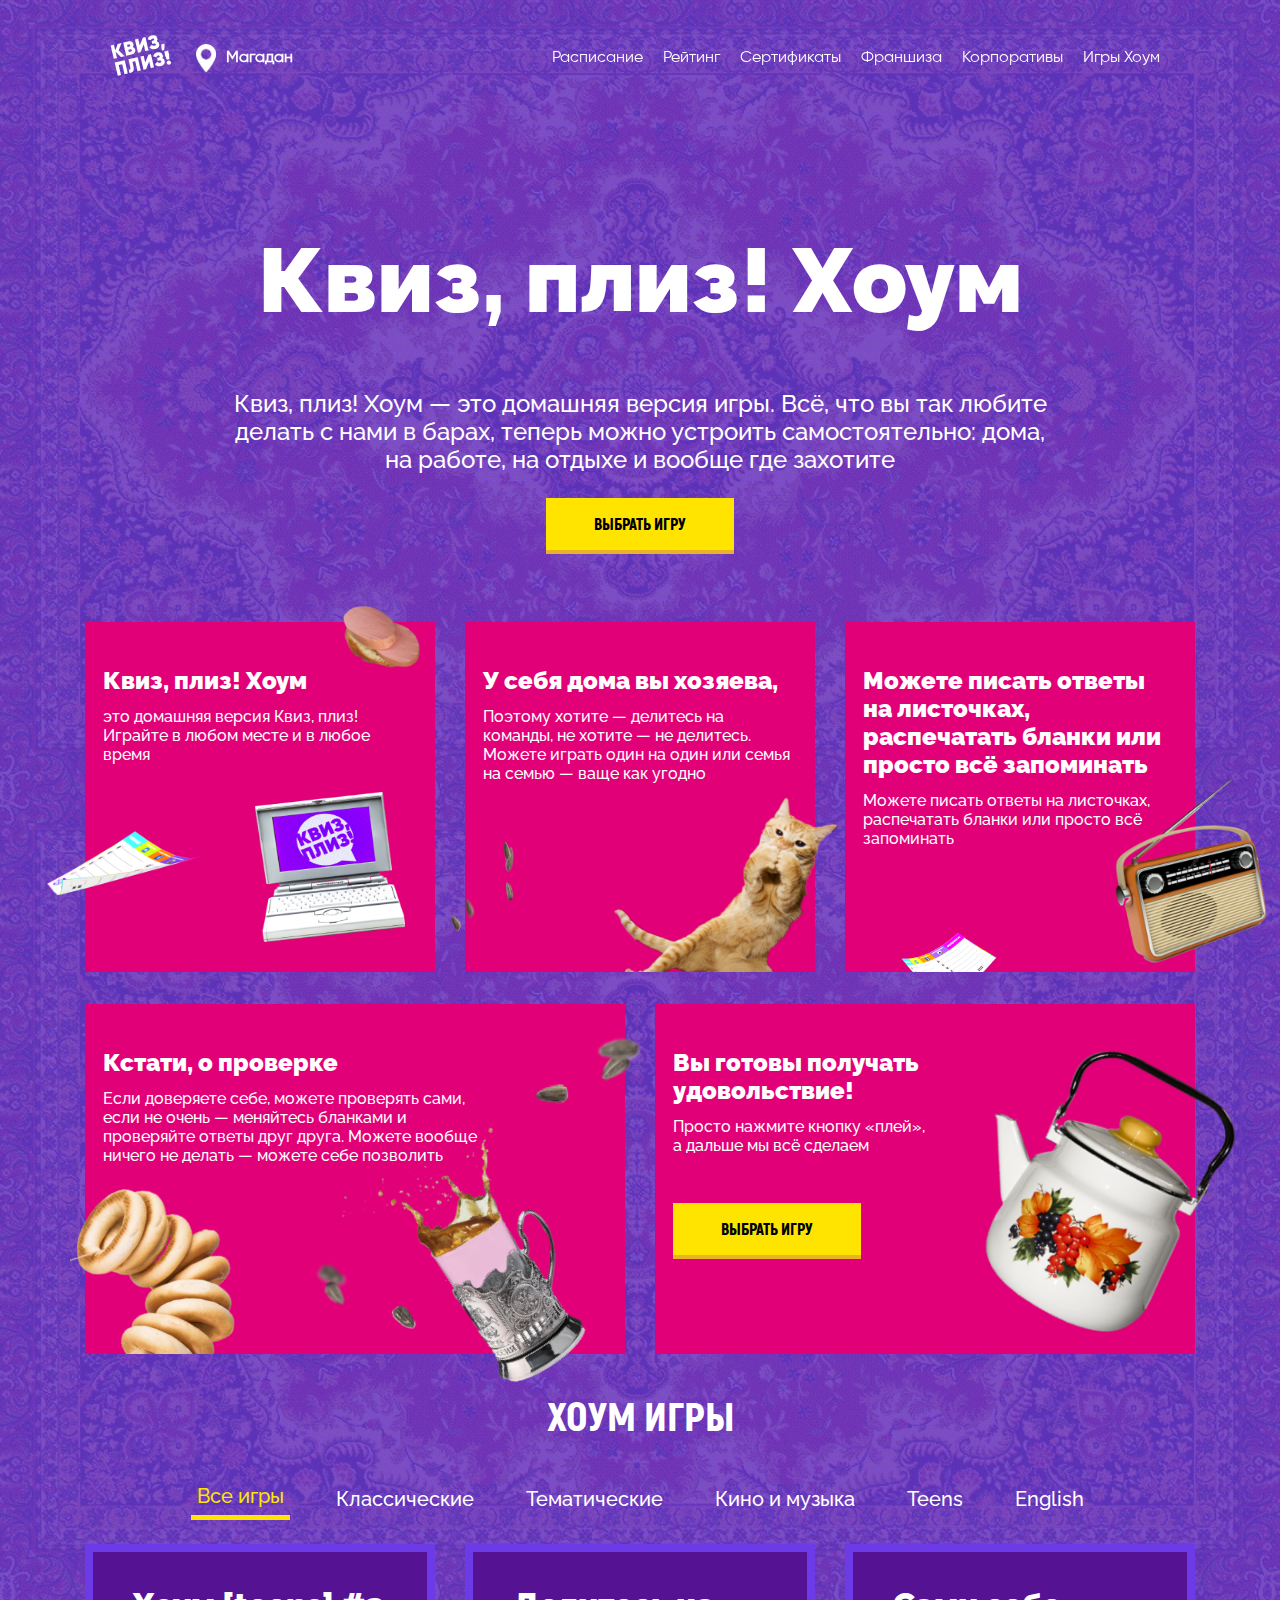
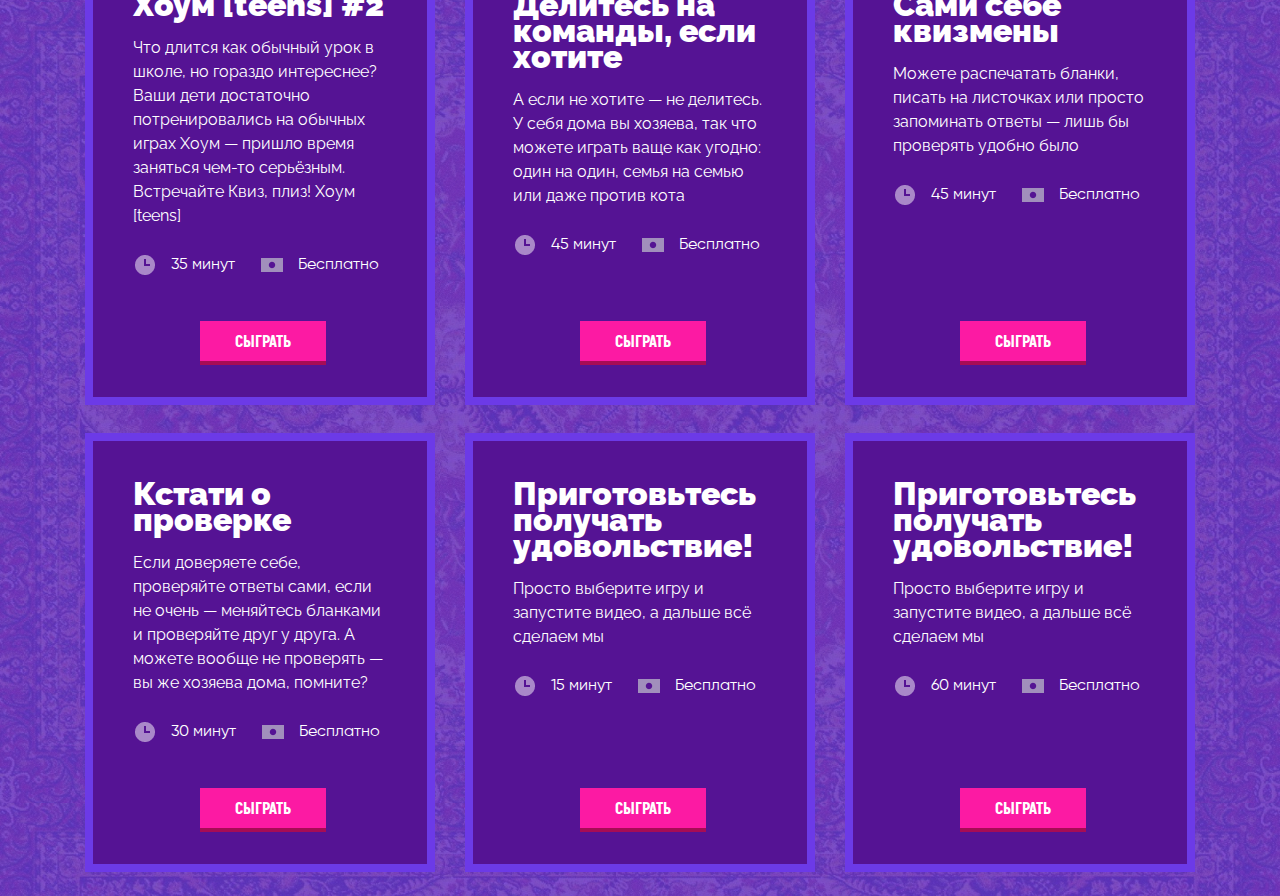
==== home.html @ fd98b9ae "New Page: Home" ====
<!doctype html>
<html lang="ru">
<head>
    <meta charset="UTF-8">
    <meta name="viewport"
          content="width=device-width, user-scalable=no, initial-scale=1.0, maximum-scale=1.0, minimum-scale=1.0">
    <meta http-equiv="X-UA-Compatible" content="ie=edge">
    <title>Квиз, плиз! — интеллектуально-развлекательная битва</title>
    <meta property="og:url" content="quizplease.ru"/>
    <meta property="og:description" content="Интеллектуально-развлекательная битва Квиз, плиз!"/>
    <meta property="og:title" content="Квиз, плиз!"/>
    <meta property="vk:image" content="https://quizplease.ru/img/kviz_eto.jpg"/>
    <meta property="og:image" content="https://quizplease.ru/img/kviz_eto.jpg"/>
    <meta name="msapplication-TileImage" content="/ms-icon-144x144.png">
    <meta name="theme-color" content="#ffffff">
    <meta name="msapplication-TileColor" content="#ffffff">
    <link rel="apple-touch-icon" sizes="57x57" href="https://quizplease.ru/apple-icon-57x57.png">
    <link rel="apple-touch-icon" sizes="60x60" href="https://quizplease.ru/apple-icon-60x60.png">
    <link rel="apple-touch-icon" sizes="72x72" href="https://quizplease.ru/apple-icon-72x72.png">
    <link rel="apple-touch-icon" sizes="76x76" href="https://quizplease.ru/apple-icon-76x76.png">
    <link rel="apple-touch-icon" sizes="114x114" href="https://quizplease.ru/apple-icon-114x114.png">
    <link rel="apple-touch-icon" sizes="120x120" href="https://quizplease.ru/apple-icon-120x120.png">
    <link rel="apple-touch-icon" sizes="144x144" href="https://quizplease.ru/apple-icon-144x144.png">
    <link rel="apple-touch-icon" sizes="152x152" href="https://quizplease.ru/apple-icon-152x152.png">
    <link rel="apple-touch-icon" sizes="180x180" href="https://quizplease.ru/apple-icon-180x180.png">
    <link rel="icon" type="image/png" sizes="192x192" href="https://quizplease.ru/android-icon-192x192.png">
    <link rel="icon" type="image/png" sizes="32x32" href="https://quizplease.ru/favicon-32x32.png">
    <link rel="icon" type="image/png" sizes="96x96" href="https://quizplease.ru/favicon-96x96.png">
    <link rel="icon" type="image/png" sizes="16x16" href="https://quizplease.ru/favicon-16x16.png">
    <link href="https://fonts.googleapis.com/css2?family=Raleway:wght@400;500;900&display=swap" rel="stylesheet">
    <link rel="stylesheet" href="css/normalize.css">
    <link rel="stylesheet" href="css/bootstrap-grid.css">
    <link rel="stylesheet" href="libs/owl/assets/owl.carousel.min.css">
    <link rel="stylesheet" href="libs/owl/assets/owl.theme.default.min.css">
    <link rel="stylesheet" href="css/style.css">
    <link rel="stylesheet" href="css/home-games.css">
    <!--  FIXME Убрать перед деплоем  -->
    <meta name="google-site-verification" content="CB9ieMDzIHTMBSWUpTPA8vWkjGZ4FEyU_zMkgbM08Jg"/>
    <meta property="robots" content="noindex, nofollow"/>
</head>
<body class="home-games-page">
<header id="header">
    <div class="container">
        <div class="container-navbar">
            <a href="/" class="logo">
                <img src="./images/logo.png" alt="Квиз, плиз!" title="Квиз, плиз!" class="logo-img">
            </a>
            <div class="header-region">
                <div class="city-drop-main">
                    <div class="city-drop-tog">
                        <img src="./images/location.png" alt="Квиз, плиз! в твоем городе!" class="location-icon">
                        <div class="city-drop-text">Магадан</div>
                    </div>
                    <nav class="main-city-droplist">
                        <div class="h3-city-drop">В Квиз, плиз! можно поиграть в 14 странах и 111 городах</div>
                        <div class="city-grid">
                            <div class="city-droplist-column">
                                <ul>
                                    <li class="h4 h4-mb6">Россия</li>
                                    <li class="" data-slug="mgdn">
                                        <a class="city-droplink w-dropdown-link" href="https://mgdn.quizplease.ru">
                                            Магадан
                                        </a>
                                    </li>
                                    <li data-slug="almet">
                                        <a class="city-droplink w-dropdown-link"
                                        >Альметьевск</a>
                                    </li>
                                    <li data-slug="bal">
                                        <a class="city-droplink w-dropdown-link"
                                           href="https://bal.quizplease.ru">Балаково</a>
                                    </li>
                                    <li data-slug="brn">
                                        <a class="city-droplink w-dropdown-link"
                                           href="https://brn.quizplease.ru">Барнаул</a>
                                    </li>
                                    <li data-slug="biysk">
                                        <a class="city-droplink w-dropdown-link"
                                           href="https://biysk.quizplease.ru">Бийск</a>
                                    </li>
                                    <li data-slug="blg">
                                        <a class="city-droplink w-dropdown-link"
                                           href="https://blg.quizplease.ru">Благовещенск</a>
                                    </li>
                                    <li data-slug="vdk">
                                        <a class="city-droplink w-dropdown-link"
                                           href="https://vdk.quizplease.ru">Владивосток</a>
                                    </li>
                                    <li data-slug="vldz">
                                        <a class="city-droplink w-dropdown-link"
                                           href="https://vldz.quizplease.ru">Владикавказ</a>
                                    </li>
                                    <li data-slug="vld">
                                        <a class="city-droplink w-dropdown-link"
                                           href="https://vld.quizplease.ru">Владимир</a></li>
                                    <li data-slug="vlg"><a class="city-droplink w-dropdown-link"
                                                           href="https://vlg.quizplease.ru">Волгоград</a></li>
                                    <li data-slug="vdonsk"><a class="city-droplink w-dropdown-link"
                                                              href="https://vdonsk.quizplease.ru">Волгодонск</a></li>
                                    <li data-slug="vlz"><a class="city-droplink w-dropdown-link"
                                                           href="https://vlz.quizplease.ru">Волжский</a></li>
                                    <li data-slug="vrn"><a class="city-droplink w-dropdown-link"
                                                           href="https://vrn.quizplease.ru">Воронеж</a></li>
                                    <li data-slug="vtk"><a class="city-droplink w-dropdown-link"
                                                           href="https://vtk.quizplease.ru">Воткинск</a></li>
                                    <li data-slug="galt"><a class="city-droplink w-dropdown-link"
                                                            href="https://galt.quizplease.ru">Горно-Алтайск</a></li>
                                    <li data-slug="dzr"><a class="city-droplink w-dropdown-link"
                                                           href="https://dzr.quizplease.ru">Дзержинск</a></li>
                                    <li data-slug="ekb"><a class="city-droplink w-dropdown-link"
                                                           href="https://ekb.quizplease.ru">Екатеринбург</a></li>
                                    <li data-slug="essentuki"><a class="city-droplink w-dropdown-link"
                                                                 href="https://essentuki.quizplease.ru">Ессентуки</a>
                                    </li>
                                    <li data-slug="ivanovo"><a class="city-droplink w-dropdown-link"
                                                               href="https://ivanovo.quizplease.ru">Иваново</a></li>
                                    <li data-slug="izh"><a class="city-droplink w-dropdown-link"
                                                           href="https://izh.quizplease.ru">Ижевск</a></li>
                                    <li data-slug="irk"><a class="city-droplink w-dropdown-link"
                                                           href="https://irk.quizplease.ru">Иркутск</a></li>
                                    <li data-slug="yo"><a class="city-droplink w-dropdown-link"
                                                          href="https://yo.quizplease.ru">Йошкар-Ола</a></li>
                                    <li data-slug="kzn"><a class="city-droplink w-dropdown-link"
                                                           href="https://kzn.quizplease.ru">Казань</a></li>
                                    <li data-slug="kgd"><a class="city-droplink w-dropdown-link"
                                                           href="https://kgd.quizplease.ru">Калининград</a></li>
                                    <li data-slug="klg"><a class="city-droplink w-dropdown-link"
                                                           href="https://klg.quizplease.ru">Калуга</a></li>
                                    <li data-slug="kem"><a class="city-droplink w-dropdown-link"
                                                           href="https://kem.quizplease.ru">Кемерово</a></li>
                                    <li data-slug="kirov"><a class="city-droplink w-dropdown-link"
                                                             href="https://kirov.quizplease.ru">Киров</a></li>
                                    <li data-slug="klin"><a class="city-droplink w-dropdown-link"
                                                            href="https://klin.quizplease.ru">Клин</a></li>
                                    <li data-slug="kms"><a class="city-droplink w-dropdown-link"
                                                           href="https://kms.quizplease.ru">Комсомольск-на-Амуре</a>
                                    </li>
                                    <li data-slug="krs"><a class="city-droplink w-dropdown-link"
                                                           href="https://krs.quizplease.ru">Красноярск</a></li>
                                    <li data-slug="kgn"><a class="city-droplink w-dropdown-link"
                                                           href="https://kgn.quizplease.ru">Курган</a></li>
                                    <li data-slug="lip"><a class="city-droplink w-dropdown-link"
                                                           href="https://lip.quizplease.ru">Липецк</a></li>
                                    <li data-slug="moscow"><a class="city-droplink w-dropdown-link"
                                                              href="https://moscow.quizplease.ru">Москва</a></li>
                                    <li data-slug="chelny"><a class="city-droplink w-dropdown-link"
                                                              href="https://chelny.quizplease.ru">Набережные Челны</a>
                                    </li>
                                    <li data-slug="nhk"><a class="city-droplink w-dropdown-link"
                                                           href="https://nhk.quizplease.ru">Находка</a></li>
                                    <li data-slug="nef"><a class="city-droplink w-dropdown-link"
                                                           href="https://nef.quizplease.ru">Нефтекамск</a></li>
                                    <li data-slug="nk"><a class="city-droplink w-dropdown-link"
                                                          href="https://nk.quizplease.ru">Нижнекамск</a></li>
                                    <li data-slug="nn"><a class="city-droplink w-dropdown-link"
                                                          href="https://nn.quizplease.ru">Нижний Новгород</a></li>
                                    <li data-slug="novokuznetsk"><a class="city-droplink w-dropdown-link"
                                                                    href="https://novokuznetsk.quizplease.ru">Новокузнецк</a>
                                    </li>
                                    <li data-slug="nmsk"><a class="city-droplink w-dropdown-link"
                                                            href="https://nmsk.quizplease.ru">Новомосковск</a></li>
                                    <li data-slug="nsk"><a class="city-droplink w-dropdown-link"
                                                           href="https://nsk.quizplease.ru">Новосибирск</a></li>
                                    <li data-slug="nur"><a class="city-droplink w-dropdown-link"
                                                           href="https://nur.quizplease.ru">Новый Уренгой</a></li>
                                    <li data-slug="obn"><a class="city-droplink w-dropdown-link"
                                                           href="https://obn.quizplease.ru">Обнинск</a></li>
                                    <li data-slug="okt"><a class="city-droplink w-dropdown-link"
                                                           href="https://okt.quizplease.ru">Октябрьский</a></li>
                                    <li data-slug="omsk"><a class="city-droplink w-dropdown-link"
                                                            href="https://omsk.quizplease.ru">Омск</a></li>
                                    <li data-slug="orenburg"><a class="city-droplink w-dropdown-link"
                                                                href="https://orenburg.quizplease.ru">Оренбург</a></li>
                                    <li data-slug="penza"><a class="city-droplink w-dropdown-link"
                                                             href="https://penza.quizplease.ru">Пенза</a></li>
                                    <li data-slug="perm"><a class="city-droplink w-dropdown-link"
                                                            href="https://perm.quizplease.ru">Пермь</a></li>
                                    <li data-slug="ptz"><a class="city-droplink w-dropdown-link"
                                                           href="https://ptz.quizplease.ru">Петрозаводск</a></li>
                                    <li data-slug="pk"><a class="city-droplink w-dropdown-link"
                                                          href="https://pk.quizplease.ru">Петропавловск-Камчатский</a>
                                    </li>
                                    <li data-slug="pskov"><a class="city-droplink w-dropdown-link"
                                                             href="https://pskov.quizplease.ru">Псков</a></li>
                                    <li data-slug="pyatigorsk"><a class="city-droplink w-dropdown-link"
                                                                  href="https://pyatigorsk.quizplease.ru">Пятигорск</a>
                                    </li>
                                    <li data-slug="rostov"><a class="city-droplink w-dropdown-link"
                                                              href="https://rostov.quizplease.ru">Ростов-на-Дону</a>
                                    </li>
                                    <li data-slug="smr"><a class="city-droplink w-dropdown-link"
                                                           href="https://smr.quizplease.ru">Самара</a></li>
                                    <li data-slug="spb"><a class="city-droplink w-dropdown-link"
                                                           href="https://spb.quizplease.ru">Санкт-Петербург</a></li>
                                    <li data-slug="saratov"><a class="city-droplink w-dropdown-link"
                                                               href="https://saratov.quizplease.ru">Саратов</a></li>
                                    <li data-slug="stav"><a class="city-droplink w-dropdown-link"
                                                            href="https://stav.quizplease.ru">Ставрополь</a></li>
                                    <li data-slug="str"><a class="city-droplink w-dropdown-link"
                                                           href="https://str.quizplease.ru">Стерлитамак</a></li>
                                    <li data-slug="sur"><a class="city-droplink w-dropdown-link"
                                                           href="https://sur.quizplease.ru">Сургут</a></li>
                                    <li data-slug="sktv"><a class="city-droplink w-dropdown-link"
                                                            href="https://sktv.quizplease.ru">Сыктывкар</a></li>
                                    <li data-slug="tagan"><a class="city-droplink w-dropdown-link"
                                                             href="https://tagan.quizplease.ru">Таганрог</a></li>
                                    <li data-slug="tmb"><a class="city-droplink w-dropdown-link"
                                                           href="https://tmb.quizplease.ru">Тамбов</a></li>
                                    <li data-slug="tlt"><a class="city-droplink w-dropdown-link"
                                                           href="https://tlt.quizplease.ru">Тольятти</a></li>
                                    <li data-slug="tomsk"><a class="city-droplink w-dropdown-link"
                                                             href="https://tomsk.quizplease.ru">Томск</a></li>
                                    <li data-slug="tmz"><a class="city-droplink w-dropdown-link"
                                                           href="https://tmz.quizplease.ru">Туймазы</a></li>
                                    <li data-slug="tula"><a class="city-droplink w-dropdown-link"
                                                            href="https://tula.quizplease.ru">Тула</a></li>
                                    <li data-slug="tmn"><a class="city-droplink w-dropdown-link"
                                                           href="https://tmn.quizplease.ru">Тюмень</a></li>
                                    <li data-slug="uss"><a class="city-droplink w-dropdown-link"
                                                           href="https://uss.quizplease.ru">Уссурийск</a></li>
                                    <li data-slug="ufa"><a class="city-droplink w-dropdown-link"
                                                           href="https://ufa.quizplease.ru">Уфа</a></li>
                                    <li data-slug="khv"><a class="city-droplink w-dropdown-link"
                                                           href="https://khv.quizplease.ru">Хабаровск</a></li>
                                    <li data-slug="cheb"><a class="city-droplink w-dropdown-link"
                                                            href="https://cheb.quizplease.ru">Чебоксары</a></li>
                                    <li data-slug="che"><a class="city-droplink w-dropdown-link"
                                                           href="https://che.quizplease.ru">Челябинск</a></li>
                                    <li data-slug="chita"><a class="city-droplink w-dropdown-link"
                                                             href="https://chita.quizplease.ru">Чита</a></li>
                                    <li data-slug="shahty"><a class="city-droplink w-dropdown-link"
                                                              href="https://shahty.quizplease.ru">Шахты</a></li>
                                    <li data-slug="eng"><a class="city-droplink w-dropdown-link"
                                                           href="https://eng.quizplease.ru">Энгельс</a></li>
                                    <li data-slug="sakh"><a class="city-droplink w-dropdown-link"
                                                            href="https://sakh.quizplease.ru">Южно-Сахалинск</a></li>
                                    <li data-slug="yar"><a class="city-droplink w-dropdown-link"
                                                           href="https://yar.quizplease.ru">Ярославль</a></li>
                                    <li class="city-droplink w-dropdown-link"
                                        style="font-weight:100; font-style: italic;">
                                        Республика Крым
                                    </li>
                                    <li data-slug="svs"><a class="city-droplink w-dropdown-link"
                                                           href="https://svs.quizplease.ru">Севастополь</a></li>
                                    <li data-slug="simf"><a class="city-droplink w-dropdown-link"
                                                            href="https://simf.quizplease.ru">Симферополь</a></li>
                                    <li class="h4 h4-mb6">Беларусь</li>
                                    <li data-slug="brest"><a class="city-droplink w-dropdown-link"
                                                             href="https://brest.quizplease.ru">Брест</a></li>
                                    <li data-slug="minsk"><a class="city-droplink w-dropdown-link"
                                                             href="https://minsk.quizplease.ru">Минск</a></li>
                                    <li class="h4 h4-mb6">Великобритания</li>
                                    <li data-slug="lnd"><a class="city-droplink w-dropdown-link"
                                                           href="https://lnd.quizplease.ru">Лондон</a></li>
                                    <li class="h4 h4-mb6">Германия</li>
                                    <li data-slug="berlin"><a class="city-droplink w-dropdown-link"
                                                              href="https://berlin.quizplease.ru">Берлин</a></li>
                                    <li class="h4 h4-mb6">Израиль</li>
                                    <li data-slug="beer"><a class="city-droplink w-dropdown-link"
                                                            href="https://beer.quizplease.ru">Беэр-Шева</a></li>
                                    <li data-slug="jrs"><a class="city-droplink w-dropdown-link"
                                                           href="https://jrs.quizplease.ru">Иерусалим</a></li>
                                    <li data-slug="tlv"><a class="city-droplink w-dropdown-link"
                                                           href="https://tlv.quizplease.ru">Тель-Авив</a></li>
                                    <li data-slug="haifa"><a class="city-droplink w-dropdown-link"
                                                             href="https://haifa.quizplease.ru">Хайфа</a></li>
                                    <li class="h4 h4-mb6">Казахстан</li>
                                    <li data-slug="aktau"><a class="city-droplink w-dropdown-link"
                                                             href="https://aktau.quizplease.ru">Актау</a></li>
                                    <li data-slug="aktobe"><a class="city-droplink w-dropdown-link"
                                                              href="https://aktobe.quizplease.ru">Актобе</a></li>
                                    <li data-slug="almaty"><a class="city-droplink w-dropdown-link"
                                                              href="https://almaty.quizplease.ru">Алматы</a></li>
                                    <li data-slug="atyrau"><a class="city-droplink w-dropdown-link"
                                                              href="https://atyrau.quizplease.ru">Атырау</a></li>
                                    <li data-slug="krg"><a class="city-droplink w-dropdown-link"
                                                           href="https://krg.quizplease.ru">Караганда</a></li>
                                    <li data-slug="ns"><a class="city-droplink w-dropdown-link"
                                                          href="https://ns.quizplease.ru">Нур-Султан (Астана) </a></li>
                                    <li data-slug="pvl"><a class="city-droplink w-dropdown-link"
                                                           href="https://pvl.quizplease.ru">Павлодар</a></li>
                                    <li data-slug="ridder"><a class="city-droplink w-dropdown-link"
                                                              href="https://ridder.quizplease.ru">Риддер</a></li>
                                    <li data-slug="semey"><a class="city-droplink w-dropdown-link"
                                                             href="https://semey.quizplease.ru">Семей</a></li>
                                    <li data-slug="tmr"><a class="city-droplink w-dropdown-link"
                                                           href="https://tmr.quizplease.ru">Темиртау</a></li>
                                    <li data-slug="uralsk"><a class="city-droplink w-dropdown-link"
                                                              href="https://uralsk.quizplease.ru">Уральск</a></li>
                                    <li data-slug="ukg"><a class="city-droplink w-dropdown-link"
                                                           href="https://ukg.quizplease.ru">Усть-Каменогорск</a></li>
                                    <li data-slug="shymkent"><a class="city-droplink w-dropdown-link"
                                                                href="https://shymkent.quizplease.ru">Шымкент</a></li>
                                    <li class="h4 h4-mb6">Канада</li>
                                    <li data-slug="gta"><a class="city-droplink w-dropdown-link"
                                                           href="https://gta.quizplease.ru">Торонто</a></li>
                                    <li class="h4 h4-mb6">Кипр</li>
                                    <li data-slug="lms"><a class="city-droplink w-dropdown-link"
                                                           href="https://lms.quizplease.ru">Лимассол</a></li>
                                    <li class="h4 h4-mb6">Киргизия</li>
                                    <li data-slug="bishkek"><a class="city-droplink w-dropdown-link"
                                                               href="https://bishkek.quizplease.ru">Бишкек</a></li>
                                    <li class="h4 h4-mb6">Китай</li>
                                    <li data-slug="bj"><a class="city-droplink w-dropdown-link"
                                                          href="https://bj.quizplease.ru">Пекин</a></li>
                                    <li data-slug="shanghai"><a class="city-droplink w-dropdown-link"
                                                                href="https://shanghai.quizplease.ru">Шанхай</a></li>
                                    <li class="h4 h4-mb6">Латвия</li>
                                    <li data-slug="riga"><a class="city-droplink w-dropdown-link"
                                                            href="https://riga.quizplease.ru">Рига</a></li>
                                    <li class="h4 h4-mb6">США</li>
                                    <li data-slug="boston"><a class="city-droplink w-dropdown-link"
                                                              href="https://boston.quizplease.ru">Бостон</a></li>
                                    <li data-slug="nyc"><a class="city-droplink w-dropdown-link"
                                                           href="https://nyc.quizplease.ru">Нью-Йорк</a></li>
                                    <li data-slug="phi"><a class="city-droplink w-dropdown-link"
                                                           href="https://phi.quizplease.ru">Филадельфия</a></li>
                                    <li class="h4 h4-mb6">Узбекистан</li>
                                    <li data-slug="tashkent"><a class="city-droplink w-dropdown-link"
                                                                href="https://tashkent.quizplease.ru">Ташкент</a></li>
                                    <li class="h4 h4-mb6">Фиджи</li>
                                    <li data-slug="suva"><a class="city-droplink w-dropdown-link"
                                                            href="https://suva.quizplease.ru">Сува</a></li>
                                </ul>
                            </div>
                        </div>
                    </nav>
                </div>
            </div>
            <div class="hamburger-menu">
                <img src="./images/bars.png" alt="Меню" class="hamburger-menu-icon">
            </div>
            <nav role="navigation" class="menu-navbar">
                <div class="close">&times</div>
                <a href="/schedule" class="link-navbar">
                    <div>Расписание</div>
                </a>
                <a href="/rating" class="link-navbar">
                    <div>Рейтинг</div>
                </a>
                <a href="/certificates" class="link-navbar">
                    <div>Сертификаты</div>
                </a>
                <a href="/certificates" class="link-navbar">
                    <div>Франшиза</div>
                </a>
                <a href="/certificates" class="link-navbar">
                    <div>Корпоративы</div>
                </a>
                <a href="/home.html" class="link-navbar">
                    <div>Игры Хоум</div>
                </a>
            </nav>
        </div>
    </div>
</header>
<main id="main">
    <section class="main-section">
        <h1 class="main-section-title">
            Квиз, плиз! Хоум
        </h1>
        <p class="main-section-description">
            Квиз, плиз! Хоум — это домашняя версия игры. Всё, что вы так любите делать с нами в барах, теперь можно
            устроить самостоятельно: дома, на работе, на отдыхе и вообще где захотите
        </p>
        <a href="/" class="yellow-button">Выбрать игру</a>
    </section>
    <section class="section-info-grid">
        <div class="container mt-5">
            <div class="row">
                <div class="col-4 mt-4 mb-2">
                    <div class="grid-item">
                        <div class="z-index-show">
                            <img src="./images/home-games/blank.png" alt="Квиз, плиз!" class="blank1">
                            <img src="./images/home-games/comp.png" alt="Квиз, плиз!" class="comp">
                            <img src="./images/home-games/sandwich.png" alt="Квиз, плиз!" class="sandwich">
                        </div>
                        <div class="grid-item-title">
                            Квиз, плиз! Хоум
                        </div>
                        <div class="grid-item-description">
                            это домашняя версия Квиз, плиз! Играйте в любом месте и в любое время
                        </div>
                    </div>
                </div>
                <div class="col-4 mt-4 mb-2">
                    <div class="grid-item">
                        <div class="z-index-show">
                            <img src="./images/home-games/kisspng-feral-cat-kitten-mouse-pet-5ae06af8379524%201.png"
                                 alt="Квиз, плиз!" class="cat">
                            <img src="./images/home-games/seeds_3.png" alt="Квиз, плиз!" class="seeds3">
                        </div>
                        <div class="grid-item-title">
                            У себя дома вы хозяева,
                        </div>
                        <div class="grid-item-description">
                            Поэтому хотите — делитесь на команды, не хотите — не делитесь. Можете играть один на один
                            или семья на семью — ваще как угодно
                        </div>
                    </div>
                </div>
                <div class="col-4 mt-4 mb-2">
                    <div class="grid-item">
                        <div class="z-index-show">
                            <img src="./images/home-games/radio.png" alt="Квиз, плиз!" class="radio">
                            <img src="./images/home-games/blanks_3d_2_0038%201.png" alt="Квиз, плиз!" class="blank2">
                        </div>
                        <div class="grid-item-title">
                            Можете писать ответы
                            на листочках, распечатать бланки или просто всё запоминать
                        </div>
                        <div class="grid-item-description">
                            Можете писать ответы
                            на листочках, распечатать бланки или просто всё запоминать
                        </div>
                    </div>
                </div>
            </div>
            <div class="row">
                <div class="col-6 mt-4 mb-2 ">
                    <div class="grid-item grid-item-4">
                        <div class="z-index-show">
                            <img src="./images/home-games/bagel.png" alt="Квиз, плиз!" class="bagel">
                            <img src="./images/home-games/cup.png" alt="Квиз, плиз!" class="cup">
                            <img src="./images/home-games/seeds_1.png" alt="Квиз, плиз!" class="seeds1">
                            <img src="./images/home-games/seeds_4.png" alt="Квиз, плиз!" class="seeds4">
                        </div>
                        <div class="grid-item-title">
                            Кстати, о проверке
                        </div>
                        <div class="grid-item-description">
                            Если доверяете себе, можете проверять сами, если не очень — меняйтесь бланками и проверяйте
                            ответы друг друга. Можете вообще ничего не делать — можете себе позволить
                            <div class=""></div>
                        </div>
                    </div>
                </div>
                <div class="col-6 mt-4 mb-2">
                    <div class="grid-item grid-item-5">
                        <div class="z-index-show">
                            <img src="./images/home-games/teapot.png" alt="Квиз, плиз!" class="teapot">
                        </div>
                        <div class="grid-item-title">
                            Вы готовы получать удовольствие!
                        </div>
                        <div class="grid-item-description">
                            Просто нажмите кнопку «плей», а дальше мы всё сделаем
                        </div>
                        <button class="yellow-button mt-5">Выбрать игру</button>
                    </div>
                </div>
            </div>
        </div>
    </section>
    <section class="section-games">
        <h2 class="title">
            Хоум Игры
        </h2>
        <div class="games-tabs">
            <button class="games-tabs-item active">Все игры</button>
            <button class="games-tabs-item">Классические</button>
            <button class="games-tabs-item">Тематические</button>
            <button class="games-tabs-item">Кино и музыка</button>
            <button class="games-tabs-item">Teens</button>
            <button class="games-tabs-item">English</button>
        </div>
        <div class="container games-container">
            <div class="row">
                <div class=" col-lg-4 mt-1 mb-4">
                    <div class="game-item">
                        <div class="game-title">Хоум [teens] #2</div>
                        <div class="game-description-home">Что длится как обычный урок в школе, но гораздо интереснее?
                            Ваши
                            дети
                            достаточно потренировались на обычных играх Хоум — пришло время заняться чем-то серьёзным.
                            Встречайте Квиз, плиз! Хоум [teens]
                        </div>
                        <div class="game-meta">
                            <div class="game-time"><img src="./images/home-games/time.png" alt="">35 минут</div>
                            <div class="game-cost"><img src="./images/home-games/cost.png" alt="">Бесплатно</div>
                        </div>
                        <div class="text-center">
                            <button class="rose-button">
                                Сыграть
                            </button>
                        </div>
                    </div>
                </div>
                <div class=" col-lg-4 mt-1 mb-4">
                    <div class="game-item">
                        <div class="game-title">Делитесь на команды, если хотите</div>
                        <div class="game-description-home">А если не хотите — не делитесь. У себя дома вы хозяева, так
                            что
                            можете играть ваще как угодно: один на один, семья на семью или даже против кота
                        </div>
                        <div class="game-meta">
                            <div class="game-time"><img src="./images/home-games/time.png" alt="">45 минут</div>
                            <div class="game-cost"><img src="./images/home-games/cost.png" alt="">Бесплатно</div>
                        </div>
                        <div class="text-center">
                            <button class="rose-button">
                                Сыграть
                            </button>
                        </div>
                    </div>
                </div>
                <div class="col-lg-4 mt-1 mb-4">
                    <div class="game-item ">
                        <div class="game-title">Сами себе квизмены</div>
                        <div class="game-description-home">Можете распечатать бланки, писать на листочках или просто
                            запоминать ответы — лишь бы проверять удобно было
                        </div>
                        <div class="game-meta">
                            <div class="game-time"><img src="./images/home-games/time.png" alt="">45 минут</div>
                            <div class="game-cost"><img src="./images/home-games/cost.png" alt="">Бесплатно</div>
                        </div>
                        <div class="text-center">
                            <button class="rose-button">
                                Сыграть
                            </button>
                        </div>
                    </div>
                </div>
                <div class="col-lg-4 mt-1 mb-4">
                    <div class="game-item">
                        <div class="game-title">Кстати о проверке
                        </div>
                        <div class="game-description-home">Если доверяете себе, проверяйте ответы сами, если не очень —
                            меняйтесь бланками и проверяйте друг у друга. А можете вообще не проверять — вы же хозяева
                            дома,
                            помните?
                        </div>
                        <div class="game-meta">
                            <div class="game-time"><img src="./images/home-games/time.png" alt="">30 минут</div>
                            <div class="game-cost"><img src="./images/home-games/cost.png" alt="">Бесплатно</div>
                        </div>
                        <div class="text-center">
                            <button class="rose-button">
                                Сыграть
                            </button>
                        </div>
                    </div>
                </div>
                <div class=" col-lg-4 mt-1 mb-4">
                    <div class="game-item ">
                        <div class="game-title">Приготовьтесь получать удовольствие!
                        </div>
                        <div class="game-description-home">Просто выберите игру и запустите видео, а дальше всё сделаем
                            мы
                        </div>
                        <div class="game-meta">
                            <div class="game-time"><img src="./images/home-games/time.png" alt="">15 минут</div>
                            <div class="game-cost"><img src="./images/home-games/cost.png" alt="">Бесплатно</div>
                        </div>
                        <div class="text-center">
                            <button class="rose-button">
                                Сыграть
                            </button>
                        </div>
                    </div>
                </div>
                <div class="col-lg-4 mt-1 mb-4">
                    <div class="game-item ">
                        <div class="game-title">Приготовьтесь получать удовольствие!
                        </div>
                        <div class="game-description-home">Просто выберите игру и запустите видео, а дальше всё сделаем
                            мы
                        </div>
                        <div class="game-meta">
                            <div class="game-time"><img src="./images/home-games/time.png" alt="">60 минут</div>
                            <div class="game-cost"><img src="./images/home-games/cost.png" alt="">Бесплатно</div>
                        </div>
                        <div class="text-center">
                            <button class="rose-button">
                                Сыграть
                            </button>
                        </div>
                    </div>
                </div>
            </div>
        </div>
    </section>
</main>
<footer>
</footer>
<!-- SCRIPTS -->
<script src="libs/jquery-3.5.1.min.js"></script>
<script src="libs/owl/owl.carousel.min.js"></script>
<script src="libs/owl/owlcarousel2-filter.min.js"></script>
<script src="js/script.js"></script>
<!-- END SCRIPTS-->
</body>
</html>
---- css/style.css ----
/**
 * Theme Name:  Quiz Please
 * Theme URI:   https://quizplease.ru/
 * Author:      Max Voitsekhovsky
 * Author URI:  https://voitsekhovsky.studio/
 * Description: New Design
 * Version:     Версия темы. Пример: 1.0
 */

/* Main */

/*Черный (Густой) Black (Heavy)*/
@font-face {
    font-family: "Gilroy-Black";
    src: url("../fonts/gilroy/Gilroy-Black.ttf");
    font-weight: 900;
    font-style: normal;
}

/*Дополнительный жирный (Сверхжирный) Extra Bold (Ultra Bold)*/
@font-face {
    font-family: "Gilroy-ExtraBold";
    src: url("../fonts/gilroy/Gilroy-ExtraBold.ttf");
    font-weight: 800;
    font-style: normal;
}

/*Жирный Bold*/
@font-face {
    font-family: "Gilroy-Bold";
    src: url("../fonts/gilroy/Gilroy-Bold.ttf");
    font-weight: 700;
    font-style: normal;
}

/*Полужирный Semi Bold (Semi Bold)*/
@font-face {
    font-family: "Gilroy-SemiBold";
    src: url("../fonts/gilroy/Gilroy-SemiBold.ttf");
    font-weight: 600;
    font-style: normal;
}

/*Средний Medium*/
@font-face {
    font-family: "Gilroy-Medium";
    src: url("../fonts/gilroy/Gilroy-Medium.ttf");
    font-weight: 500;
    font-style: normal;
}

/*Нормальный Normal*/
@font-face {
    font-family: "Gilroy-Regular";
    src: url("../fonts/gilroy/Gilroy-Regular.ttf");
    font-weight: normal;
    font-style: normal;
}

/*Светлый Light*/
@font-face {
    font-family: "Gilroy-Light";
    src: url("../fonts/gilroy/Gilroy-Light.ttf");
    font-weight: 300;
    font-style: normal;
}

/*Дополнительный светлый (Сверхсветлый) Extra Light (Ultra Light)*/
@font-face {
    font-family: "Gilroy-UltraLight";
    src: url("../fonts/gilroy/Gilroy-UltraLight.ttf");
    font-weight: 300;
    font-style: normal;
}

/*Тонкий (Волосяной) Thin (Hairline)*/
@font-face {
    font-family: "Gilroy-Thin";
    src: url("../fonts/gilroy/Gilroy-Thin.ttf");
    font-weight: 300;
    font-style: normal;
}

body {
    font-family: 'Gilroy-Regular', sans-serif;
    background-color: #000423;
    color: white;
}

*, ::after, ::before {
    box-sizing: border-box;
}


#header {
    display: flex;
    height: 60px;
    position: fixed;
    top: 0;
    left: 0;
    right: 0;
    z-index: 999;
    transition: all 0.2s ease;
    padding-top: 30px;
}

#header.sticky {
    background-color: rgba(1, 3, 25, .95);
    padding-top: 0px;

}

*:not(body):not(html)::-webkit-scrollbar-button {
    background-image: url('');
    background-repeat: no-repeat;
    width: 4px;
    height: 0px;
}

*:not(body):not(html)::-webkit-scrollbar-track {
    background-color: #421b75;
    border-top-right-radius: 2px;
    border-bottom-right-radius: 2px;
}

*:not(body):not(html)::-webkit-scrollbar-thumb {
    -webkit-border-radius: 0px;
    border-radius: 0px;
    background-color: #ffd902;
}

*:not(body):not(html)::-webkit-scrollbar-thumb:hover {
    background-color: #ffd902;
}

*:not(body):not(html)::-webkit-resizer {
    background-image: url('');
    background-repeat: no-repeat;
    width: 4px;
    height: 0px;
}

*:not(body):not(html)::-webkit-scrollbar {
    width: 4px;
    height: 4px;
}


/* Framework */

.text-center {
    text-align: center;
}

.blue-marker {
    font-family: 'Gilroy-Bold', sans-serif;
    color: #00a2ff;
}

/*.link::after {*/
/*    content: '';*/
/*    display: block;*/
/*    bottom: 0;*/
/*    left: 0;*/
/*    right: 0;*/
/*    background-color: rgba(6, 164, 236, 1);*/
/*    height: 1px;*/
/*    width: 100%;*/
/*    position: absolute;*/
/*    transition: all 0.2s ease;*/
/*}*/

.link:hover::after {
    background-color: rgba(6, 164, 236, 0);

}

.link {
    /*text-decoration: none;*/
    position: relative;
    color: #00a2ff;
    background-image: linear-gradient(90deg, rgba(6, 164, 236, 1) 0%, rgba(200, 21, 240, 1) 100%);;
    background-position: 0% 100%;
    background-repeat: no-repeat;
    background-size: 0% 2px;
    transition: background-size cubic-bezier(0, .5, 0, 1) 0.3s;
    text-decoration: underline;
}

.link:hover,
.link:focus {

    background-size: 100% 2px;
}

.btn {
    display: inline-block;
    font-weight: 400;
    color: #212529;
    text-align: center;
    vertical-align: middle;
    user-select: none;
    background-color: transparent;
    border: 1px solid transparent;
    padding: 15px 30px;
    font-size: 1rem;
    line-height: 1.5;
    border-radius: 10px;
    transition: all 0.5s ease;
    text-decoration: none;
    font-family: 'Gilroy-Black', sans-serif;
    text-transform: uppercase;
    cursor: pointer;
}

.btn:hover {
    color: #212529;
    text-decoration: none;
}

.btn:focus, .btn.focus {
    outline: 0;
    box-shadow: 0 0 0 0.2rem rgba(0, 123, 255, 0.25);
}

.btn.block {
    width: 100%;
}

.btn-primary {
    color: #fff;
    background-color: #00a2ff;
    border-color: #00a2ff;
}

.btn-primary.shadow {
    box-shadow: 0px 0px 15px 5px #00a2ff;
}

.btn-primary.shadow:hover {
    box-shadow: none;
}

.btn-primary:hover {
    color: #fff;
    background-color: #00a3ff;
    border-color: #00a3ff;
}

.btn-primary:focus, .btn-primary.focus {
    color: #fff;
    background-color: #00a3ff;
    border-color: #00a3ff;
    box-shadow: 0 0 0 0.2rem rgba(38, 143, 255, 0.5);
}


.btn-secondary {
    color: #fff;
    background-color: #000423;
    border-color: #000626;
    box-shadow: 0 0 10px rgb(0, 162, 255);
    cursor: pointer;
}


.btn-secondary:hover,
.btn-secondary:focus,
.btn-secondary.focus {
    color: #fff;
    background-color: #00a3ff;
    border-color: #00a3ff;
    box-shadow: 0 0 10px rgb(0, 162, 255);
}

.btn-pink {
    color: #fff;
    background-color: #ff0072;
    border-color: #ff0072;
    cursor: pointer;
}

.btn-pink.shadow {
    box-shadow: 0px 0px 15px 5px #ff0072;
}

.btn-pink.shadow:hover {
    box-shadow: none;
}

.btn-pink:hover,
.btn-pink:focus,
.btn-pink.focus {
    color: #fff;
    background-color: #ff0072;
    border-color: #ff0072;
}


.hide-sm {
    display: none;
}

.only-sm {
    display: block;
}

.container-navbar {
    display: flex;
    justify-content: flex-start;
    align-items: center;
    position: relative;
    padding: 5px 25px;

}

.container {
    width: 100%;
    padding-right: 15px;
    padding-left: 15px;
    margin-right: auto;
    margin-left: auto;
}


.video-instruction-box-lg {
    display: none;
}

.owl-nav {
    display: none;
}

@media (min-width: 576px) {
    .container {
        max-width: 540px;
    }
}

@media (min-width: 768px) {


    .container {
        max-width: 720px;
    }


}

@media (min-width: 992px) {
    .container {
        max-width: 960px;
    }
}

@media (min-width: 1200px) {
    .container {
        max-width: 1140px;
    }
}

.container-fluid, .container-sm, .container-md, .container-lg, .container-xl {
    width: 100%;
    padding-right: 15px;
    padding-left: 15px;
    margin-right: auto;
    margin-left: auto;
}

@media (min-width: 576px) {
    .container, .container-sm {
        max-width: 540px;
    }
}

@media (min-width: 768px) {
    .container, .container-sm, .container-md {
        max-width: 720px;
    }
}

@media (min-width: 992px) {
    .container, .container-sm, .container-md, .container-lg {
        max-width: 960px;
    }
}

@media (min-width: 1200px) {
    .container, .container-sm, .container-md, .container-lg, .container-xl {
        max-width: 1140px;
    }
}


.col-1, .col-2, .col-3, .col-4, .col-5, .col-6, .col-7, .col-8, .col-9, .col-10, .col-11, .col-12, .col,
.col-auto, .col-sm-1, .col-sm-2, .col-sm-3, .col-sm-4, .col-sm-5, .col-sm-6, .col-sm-7, .col-sm-8, .col-sm-9, .col-sm-10, .col-sm-11, .col-sm-12, .col-sm,
.col-sm-auto, .col-md-1, .col-md-2, .col-md-3, .col-md-4, .col-md-5, .col-md-6, .col-md-7, .col-md-8, .col-md-9, .col-md-10, .col-md-11, .col-md-12, .col-md,
.col-md-auto, .col-lg-1, .col-lg-2, .col-lg-3, .col-lg-4, .col-lg-5, .col-lg-6, .col-lg-7, .col-lg-8, .col-lg-9, .col-lg-10, .col-lg-11, .col-lg-12, .col-lg,
.col-lg-auto, .col-xl-1, .col-xl-2, .col-xl-3, .col-xl-4, .col-xl-5, .col-xl-6, .col-xl-7, .col-xl-8, .col-xl-9, .col-xl-10, .col-xl-11, .col-xl-12, .col-xl,
.col-xl-auto {
    position: relative;
    width: 100%;
    padding-right: 15px;
    padding-left: 15px;
}

.row {
    display: -ms-flexbox;
    display: flex;
    flex-wrap: wrap;
    margin-right: -15px;
    margin-left: -15px;
}

.col-3 {
    -ms-flex: 0 0 25%;
    flex: 0 0 25%;
    max-width: 25%;
}

.col-4 {
    -ms-flex: 0 0 33.333333%;
    flex: 0 0 33.333333%;
    max-width: 33.333333%;
}

.col-6 {
    -ms-flex: 0 0 50%;
    flex: 0 0 50%;
    max-width: 50%;
}

.col-9 {
    -ms-flex: 0 0 75%;
    flex: 0 0 75%;
    max-width: 75%;
}


.col-8 {
    -ms-flex: 0 0 66.666667%;
    flex: 0 0 66.666667%;
    max-width: 66.666667%;
}

.col-12 {
    -ms-flex: 0 0 100%;
    flex: 0 0 100%;
    max-width: 100%;
}

.d-flex {
    display: flex;
}

.flex-none {
    flex: none;
}

@media (min-width: 992px) {

    .col-lg-3 {
        -ms-flex: 0 0 25%;
        flex: 0 0 25%;
        max-width: 25%;
    }

    .col-lg-4 {
        -ms-flex: 0 0 33.333333%;
        flex: 0 0 33.333333%;
        max-width: 33.333333%;
    }

    .col-lg-6 {
        flex: 0 0 50%;
        max-width: 50%;
    }

    .col-lg-8 {
        -ms-flex: 0 0 66.666667%;
        flex: 0 0 66.666667%;
        max-width: 66.666667%;
    }

    .col-lg-9 {
        -ms-flex: 0 0 75%;
        flex: 0 0 75%;
        max-width: 75%;
    }

    .col-lg-12 {
        flex: 0 0 100%;
        max-width: 100%;
    }

}


/* THEME */

.main-city-droplist {
    display: none;
    overflow: auto;
    max-height: 80vh;
    cursor: pointer;
}

.main-city-droplist.w--open {
    left: 0px;
    top: 0px;
    right: 0px;
    margin-top: 59px;
    padding: 15px;
    border-radius: 2px;
    background-color: #6937d2;
    box-shadow: 0 5px 30px 0 rgba(0, 0, 0, .2);
    color: #fff;
    display: block;
    position: absolute !important;
    z-index: 9;
}

.h3-city-drop {

    font-size: 26px;
    line-height: 30px;
    font-weight: 500;
    margin-bottom: 20px;


}

.city-drop-text {
    font-weight: 600;
}

.city-drop-tog {
    display: flex;
    align-items: center;
    padding: 0px 10px;
    font-size: 16px;
    line-height: 30px;
    font-weight: 500;
    margin-left: 15px;
    cursor: pointer;
}


.city-droplist-column ul {

    list-style: none;
    margin: 0px;
    padding: 0px;
}


.h4-mb6 {
    margin-bottom: 6px;
    color: #ffd902;
    font-size: 16px;
    line-height: 30px;
    text-transform: uppercase;
}

.city-droplink {
    max-width: 175px;
    padding: 0px;
    transition: color 100ms ease;
    color: #fff;
    font-size: 16px;
    line-height: 30px;
    font-weight: 500;
    display: block;
    position: relative;
    vertical-align: top;
    text-decoration: none;

    text-align: left;

    white-space: nowrap;
}

.city-droplink.no-games {
    color: black;
}

.menu-navbar {
    flex: 1;
    justify-content: flex-end;
    display: none;

}

.menu-navbar.open {
    position: fixed;
    top: 59px;
    left: 0;
    right: 0;
    z-index: 99;
    display: block;
    background-color: rgba(1, 3, 25, .95);
    padding: 30px 15px 15px;
}

.menu-navbar.open .link-navbar {
    /*padding: 10px 0px;*/

}

.menu-navbar .close {
    position: fixed;
    top: 0;
    right: 0;
    color: white;
    display: none;
    width: 50px;
    height: 50px;
    align-items: center;
    justify-content: center;
    background: black;
    font-size: 50px;
}

.menu-navbar.open .close {
    display: none;
}

.menu-flex-1 {
    flex: 1;

}

.link-navbar {
    display: flex;
    padding-right: 10px;
    padding-left: 10px;
    align-items: center;
    transition: all 100ms ease-in-out;
    color: #fff;
    font-size: 16px;
    line-height: 30px;
    font-weight: 500;
    text-decoration: none;
}

.link-navbar:hover {
    opacity: 0.75;
    color: white;
    text-decoration: none;
}

.location-icon {
    width: 20px;
    margin-right: 10px;
}

.hamburger-menu-icon {
    width: 25px;
}

.hamburger-menu {
    margin-left: auto;
}


.title {
    text-align: center;
    font-family: 'Gilroy-Black', sans-serif;
    color: #fff;
    font-size: 30px;
    text-transform: uppercase;
    margin-bottom: 30px;
}


/* ***************** SECTIONS ***************** */

/* FIRST SECTION*/


.first-screen .gradient-mobile {
    padding: 3px;
    background: rgb(181, 68, 224);
    background: -moz-linear-gradient(180deg, #0097e6 50%, #c600ee 100%);
    background: -webkit-linear-gradient(180deg, #0097e6 50%, #c600ee 100%);
    background: linear-gradient(180deg, #0097e6 50%, #c600ee 100%);
    filter: progid:DXImageTransform.Microsoft.gradient(startColorstr="#b544e0", endColorstr="#866fe2", GradientType=1);
    border-radius: 10px;
    position: relative;
    overflow: hidden;
}

.first-screen .gradient-mobile .gradient-inside-mobile {
    background-color: #000423;
    border-radius: 10px;
    padding-top: 80px;
    padding-bottom: 30px;
    display: flex;
    flex-direction: column;
}

.first-screen .gradient-transparent-mobile {
    z-index: 1;
    position: absolute;
    top: 0;
    left: 0px;
    right: 0;
    bottom: 0;
    background: linear-gradient(0deg, rgba(0, 4, 35, 0) 0%, rgb(0, 4, 35) 80%);
}

.first-screen .gradient-mobile .gradient-inside-mobile:before {
    content: ' ';
    position: absolute;
    top: 0;
    left: 0;
    right: 0;
    bottom: 0;
    background-image: url("../images/stream_repeat.png");
    z-index: 2;
    background-size: cover;
}


.gradient-content {
    z-index: 2;
    position: relative;
}

.first-screen {

    width: 95%;
    margin: auto;

    text-align: center;

    display: flex;
    flex-direction: column;
}

.first-screen .logo-neon {
    max-width: 220px;
    margin: auto;
    order: 1;
    z-index: 2;
    position: relative;
}

.first-screen .subtitle {
    font-weight: 500;
    color: white;
    text-transform: uppercase;
    width: 150px;
    margin: auto;
    font-family: 'Gilroy-Bold', sans-serif;
    order: 2;
    line-height: 22px;
    z-index: 2;
    position: relative;
}

.first-screen .description {
    text-align: left;
    margin-top: 30px;
    order: 3;
    max-width: 320px;
    margin: 30px auto 0px;
}

.first-screen-bottom {
    order: 4;
}

.main-title {
    font-size: 34px;
    font-family: 'Gilroy-Bold', sans-serif;
}

.first-screen .description .content {
    margin-top: 10px;
    font-size: 16px;
    font-weight: 400;
    width: 300px;
    line-height: 20px;
    font-family: 'Gilroy-Medium', sans-serif;

}


.first-screen .icons {
    display: flex;
    align-items: center;
    justify-content: center;
    margin-top: 10px;

}


.first-screen .icon-text {
    max-width: 85px;
    margin: -15px auto auto;
    text-transform: uppercase;
    font-weight: 600;
    line-height: 22px;
    font-family: 'Gilroy-Bold', sans-serif;

}

/* MOST IMPORTANT SECTION */

.most-important-screen .description .item {
    font-size: 16px;
    font-weight: 600;
    text-transform: uppercase;
    margin: 50px auto auto;
    text-align: center;
    font-family: 'Gilroy-Black', sans-serif;

}

.most-important-screen .item1 {
    background: rgb(181, 68, 224);
    background: -moz-linear-gradient(0deg, rgba(181, 68, 224, 1) 0%, rgba(134, 111, 226, 1) 100%);
    background: -webkit-linear-gradient(0deg, rgba(181, 68, 224, 1) 0%, rgba(134, 111, 226, 1) 100%);
    background: linear-gradient(0deg, rgba(181, 68, 224, 1) 0%, rgba(134, 111, 226, 1) 100%);
    filter: progid:DXImageTransform.Microsoft.gradient(startColorstr="#b544e0", endColorstr="#866fe2", GradientType=1);
    -webkit-background-clip: text;
    -webkit-text-fill-color: transparent;
    width: 270px;
}

.most-important-screen .item2 {
    background: rgb(64, 174, 228);
    background: -moz-linear-gradient(0deg, rgb(64, 174, 228) 0%, rgb(23, 207, 229) 100%);
    background: -webkit-linear-gradient(0deg, rgb(64, 174, 228) 0%, rgb(23, 207, 229) 100%);
    background: linear-gradient(0deg, rgb(64, 174, 228) 0%, rgb(23, 207, 229) 100%);
    filter: progid:DXImageTransform.Microsoft.gradient(startColorstr="#b544e0", endColorstr="#866fe2", GradientType=1);
    -webkit-background-clip: text;
    -webkit-text-fill-color: transparent;
    width: 190px;
}

.most-important-screen .item3 {
    background: rgb(0, 221, 230);
    background: -moz-linear-gradient(0deg, rgb(0, 221, 230) 0%, rgb(0, 212, 230) 100%);
    background: -webkit-linear-gradient(0deg, rgb(0, 221, 230) 0%, rgb(0, 212, 230) 100%);
    background: linear-gradient(0deg, rgb(0, 221, 230) 0%, rgb(0, 212, 230) 100%);
    filter: progid:DXImageTransform.Microsoft.gradient(startColorstr="#b544e0", endColorstr="#866fe2", GradientType=1);
    -webkit-background-clip: text;
    -webkit-text-fill-color: transparent;
    width: 180px;
}

.most-important-screen .item4 {
    background: rgb(0, 177, 230);
    background: -moz-linear-gradient(0deg, rgb(0, 177, 230) 0%, rgb(0, 212, 230) 100%);
    background: -webkit-linear-gradient(0deg, rgb(0, 177, 230) 0%, rgb(0, 212, 230) 100%);
    background: linear-gradient(0deg, rgb(0, 177, 230) 0%, rgb(0, 212, 230) 100%);
    filter: progid:DXImageTransform.Microsoft.gradient(startColorstr="#b544e0", endColorstr="#866fe2", GradientType=1);
    -webkit-background-clip: text;
    -webkit-text-fill-color: transparent;
    width: 200px;
}


/* SCHEDULE SECTION */

.schedule .owl-stage {
    padding-left: 0px !important;
}

.schedule-carousel {
    margin-bottom: 10px;
    position: relative;
}

.schedule .owl-carousel .carousel-cell .card {
    background-color: #fff;
    border-radius: 10px;
    width: 100%;
    height: 100%;
    padding: 10px;
    min-height: 300px;
    color: black;
    position: relative;
    overflow: hidden;
}

.schedule .owl-carousel .carousel-cell .card .card-body {
    padding: 0px 15px 15px;

}

.schedule .carousel-cell .btn {
    padding: 15px 14px;
    font-size: 14px;
}


.schedule .carousel-cell.classic .btn {
    color: #fff;
    background-color: #00245a;
    border-color: #00245a;

}

.schedule .carousel-cell.classic .btn:hover {
    color: #fff;
    background-color: #00245a;
    border-color: #00245a;
}

.schedule .carousel-cell.classic .btn:focus, .schedule .carousel-cell.classic .btn.focus {
    color: #fff;
    background-color: #00245a;
    border-color: #00245a;
    box-shadow: 0 0 0 0.2rem rgba(0, 36, 90, 0.5);
}


.schedule .carousel-cell.cinema-and-music .btn {
    color: #fff;
    background-color: #f00046;
    border-color: #f00046;

}

.schedule .carousel-cell.cinema-and-music .btn:hover {
    color: #fff;
    background-color: #f00046;
    border-color: #f00046;
}

.schedule .carousel-cell.cinema-and-music .btn:focus, .schedule .carousel-cell.cinema-and-music .btn.focus {
    color: #fff;
    background-color: #f00046;
    border-color: #f00046;
    box-shadow: 0 0 0 0.2rem rgba(240, 0, 70, 0.5);
}


.schedule .carousel-cell.theme .btn {
    color: #fff;
    background-color: #ff9000;
    border-color: #ff9000;
}

.schedule .carousel-cell.theme .btn:hover {
    color: #fff;
    background-color: #ff9000;
    border-color: #ff9000;
}

.schedule .carousel-cell.theme .btn:focus, .schedule .carousel-cell.theme .btn.focus {
    color: #fff;
    background-color: #ff9000;
    border-color: #ff9000;
    box-shadow: 0 0 0 0.2rem rgba(255, 144, 0, 0.5);
}


.schedule .owl-filter-bar {
    margin: 50px 0px 30px;
}

.schedule .owl-filter-bar-item {
    background-color: transparent;
    color: white;
    border: 1px solid #00a2ff;
    padding: 5px;
    text-transform: uppercase;
    font-size: 10px;
    border-radius: 5px;
    outline: none;
    cursor: pointer;
    transition: all 0.2s ease;
}

.schedule .owl-filter-bar-item.active,
.schedule .owl-filter-bar-item:hover,
.schedule .owl-filter-bar-item:focus {
    background-color: #00a2ff;

}

.schedule .game-image img {
    width: 167px;
    height: 167px;
    position: absolute;
    top: -20px;
    left: -40px;
}

.schedule .game-time img,
.schedule .game-money img {
    width: 20px;
    height: 20px;
    object-fit: cover;
}


.schedule .card-header {
    height: 120px;
    display: flex;
    align-items: center;
    justify-content: flex-end;
    flex-direction: row;
    margin-bottom: 30px;
}

.schedule .card-header .date {
    width: 50%;
    flex: none;
    z-index: 1;
    color: #00a2ff;
}

.schedule .card-header .game-date-string {
    font-size: 20px;
    font-family: 'Gilroy-Bold', sans-serif;
    text-transform: uppercase;
    font-weight: 700;
}

.schedule .card-header .game-day-string {
    font-size: 20px;
    font-family: 'Gilroy-Medium', sans-serif;
    text-transform: uppercase;

}

.schedule .game-title {
    font-size: 22px;
    font-family: 'Gilroy-Black', sans-serif;
    text-transform: uppercase;
    margin-bottom: 15px;
    min-height: 75px;

}

.schedule .game-description {
    margin-bottom: 15px;
    min-height: 50px;

}

.schedule .game-money {
    display: flex;
    align-items: center;
    justify-content: flex-start;
    margin-bottom: 10px;
    max-width: 180px;
    font-family: 'Gilroy-Bold', sans-serif;
}

.schedule .game-time {
    display: flex;
    align-items: flex-end;
    justify-content: flex-start;
    margin-bottom: 10px;
    max-width: 180px;
    font-family: 'Gilroy-Bold', sans-serif;
}

.schedule .game-time img,
.schedule .game-money img {
    margin-right: 10px;
}


/* HOW TO PASS*/
.how-to-pass {
    margin-top: 50px;
}

.how-to-pass .title {
    max-width: 250px;
    margin-left: auto;
    margin-right: auto;
}

.how-to-pass .description {
    font-family: 'Gilroy-Medium', sans-serif;
    margin-bottom: 0px;
    line-height: 20px;
    font-size: 18px;
}

.how-to-pass .subtitle {
    font-family: 'Gilroy-Bold', sans-serif;
    text-transform: uppercase;
    text-align: center;
    margin: 15px auto;
    font-size: 14px;
    max-width: 149px;

}

.how-to-pass .subtitle.pink {
    color: #e9006a;
}

.how-to-pass img {
    max-width: inherit;

}

.how-to-pass-icon {
    width: 70px;
    height: 70px;
    margin: 20px auto 0px;
    display: flex;
    align-items: center;
    justify-content: center;

}

.how-to-pass .subdescription {
    margin-top: 15px;
}

/* Video Instruction*/


.video-instruction {
    margin-top: 45px;
}


.video-instruction-box {
    position: relative;
    margin: 0px -15px;
}

.video-instruction .text {
    position: absolute;
    top: 0;
    width: 50%;
    right: 15px;
}

.video-instruction .text .first {
    font-family: 'Gilroy-Bold', sans-serif;
    text-transform: uppercase;
    font-size: 14px;
    width: 150px;
    line-height: 18px;
}

.video-instruction .text .author {
    font-family: 'Gilroy-Medium', sans-serif;
    text-transform: uppercase;
    font-size: 12px;
    line-height: 18px;
    margin-top: 10px;
    color: #00a2ff;
}

.video-instruction .description {
    font-family: 'Gilroy-Medium', sans-serif;
    margin-bottom: 50px;
    margin-top: 30px;
    font-size: 13px;
    line-height: 18px;
}

/* Atmosphere */

.atmosphere .insta-slider {
    padding: 10px;
    max-width: 400px;
}

.atmosphere .insta-slider .slide {
    position: relative;
    padding: 2px;
    border-radius: 10px;
    /*height: 450px;*/
}

.atmosphere .insta-slider .gradient {
    background: rgb(6, 164, 236);
    background: -moz-linear-gradient(0deg, rgba(6, 164, 236, 1) 0%, rgba(200, 21, 240, 1) 100%);
    background: -webkit-linear-gradient(0deg, rgba(6, 164, 236, 1) 0%, rgba(200, 21, 240, 1) 100%);
    background: linear-gradient(0deg, rgba(6, 164, 236, 1) 0%, rgba(200, 21, 240, 1) 100%);
    filter: progid:DXImageTransform.Microsoft.gradient(startColorstr="#06a4ec", endColorstr="#c815f0", GradientType=1);
    border-radius: 10px;
    padding: 2px;
}


.atmosphere .insta-slider .slide .layout {
    background-color: #020c25;
    z-index: 2;
    border-radius: 10px;
    padding: 10px;

}

.atmosphere .insta-slider .slide .insta-box {
    position: absolute;
    width: calc(100% + 15%);
    max-width: inherit;
    top: -5%;
    left: -7.5%;
}


.atmosphere .insta-slider .slide .insta-post {
    /*position: absolute;*/
    /*top: 12%;*/
    /*left: 5%;*/
    /*right: 5%;*/
    padding: 0px 15px;
}

.atmosphere .insta-slider .slide .insta-post img {
    width: 100%;
    height: 100%;
    object-fit: cover;
    /*max-height: 290px;*/
}

.atmosphere .title {
    width: 250px;
    margin: 0px auto 30px;
}

.insta-header {
    display: flex;
    align-items: center;
    justify-content: space-between;
    padding: 10px;

}

.insta-user-title {
    flex: 1;
    font-size: 12px;
}

.insta-description {
    color: black;
    padding: 0px 10px 10px;
}

.insta-user-name {
    color: black;
    font-weight: 600;
}

.insta-user-location {
    color: black;
    font-weight: 400;
}

.insta-post-meta {
    display: flex;
    align-items: center;
    justify-content: space-between;
    padding: 10px 15px;

}

.insta-post-meta svg {
    margin-right: 10px;
}

.insta-post-meta svg:last-child {
    margin-right: 0px;
}

.flex-1 {
    flex: 1;
}

.insta-user-logo img {
    width: 50px !important;
    height: 50px;
    background-color: white;
    border: 1px solid #f5f5f5;
    border-radius: 50px;
    margin-right: 10px;
}

.insta-card {
    background-color: white;
    border-radius: 10px;

}

.insta-slider-wrap {
    position: relative;

}

.insta-slider-mark {
    width: 100px;
    position: absolute;
    top: -45px;
    right: -15px;
    z-index: 15;
}

.insta-slider .owl-dots {
    text-align: center;
    margin-top: 20px;

}

.insta-slider .owl-dot {
    background-color: white !important;
    width: 10px;
    height: 10px;
    border: none !important;
    border-radius: 5px;
    margin-right: 5px;
    outline: none !important;
}

.insta-slider .owl-dot.active {
    background-color: #00a2ff !important;

}

/* question-examples */

.question-examples {
    margin-top: 50px;

}

.question-examples .description {
    margin-bottom: 30px;
}

.question-examples .question-examples-slider {
    padding: 10px;
    max-width: 400px;
    margin: auto;
}

.question-examples .question-examples-slider .slide {
    position: relative;
    padding: 2px;
    border-radius: 10px;
    height: 565px;
}

.question-examples .question-examples-slider .slide:before {
    content: ' ';
    background: rgb(6, 164, 236);
    background: -moz-linear-gradient(0deg, rgba(6, 164, 236, 1) 0%, rgba(200, 21, 240, 1) 100%);
    background: -webkit-linear-gradient(0deg, rgba(6, 164, 236, 1) 0%, rgba(200, 21, 240, 1) 100%);
    background: linear-gradient(0deg, rgba(6, 164, 236, 1) 0%, rgba(200, 21, 240, 1) 100%);
    filter: progid:DXImageTransform.Microsoft.gradient(startColorstr="#06a4ec", endColorstr="#c815f0", GradientType=1);
    position: absolute;
    top: 0;
    left: 0;
    right: 0;
    z-index: 1;
    bottom: 0;
    border-radius: 10px;
}

.question-examples .question-examples-slider .slide .layout {
    background-color: #020c25;
    z-index: 2;
    border-radius: 10px;
    position: absolute;
    top: 2px;
    left: 2px;
    right: 2px;
    bottom: 2px;
    padding: 20px;
}

.question-examples .question-img {
    border-radius: 10px;
    height: 260px;
    width: 100%;
    object-fit: cover;
}

.question-examples .question {
    margin: 15px 0px;
    height: 100px;
    font-size: 18px;
    line-height: 20px;
}


.question-examples .get-answer {
    margin-top: 30px;

}

.question-examples .get-answer.btn {
    width: 100%;
    height: 60px;
}

.question-examples .answer {
    font-weight: 600;
    text-transform: uppercase;
    font-family: 'Gilroy-Black', sans-serif;
    display: none;
}

.question-examples .owl-dots {
    text-align: center;
    margin-top: 20px;

}

.question-examples .owl-dot {
    background-color: white !important;
    width: 10px;
    height: 10px;
    border: none !important;
    border-radius: 5px;
    margin-right: 5px;
    outline: none !important;
}

.question-examples .owl-dot.active {
    background-color: #00a2ff !important;

}

/* FAQ*/
.faq {
    margin-top: 50px !important;
}

.faq-collapse {

}

.faq-collapse .answer {
    display: none;
    margin-top: 20px;
    line-height: 20px;
    font-size: 18px;
}

.faq-collapse-item {
    position: relative;

}

.faq-collapse-item {

    background: rgb(6, 164, 236);
    background: -moz-linear-gradient(0deg, rgba(200, 21, 240, 1) 0%, rgba(6, 164, 236, 1) 100%);
    background: -webkit-linear-gradient(0deg, rgba(200, 21, 240, 1) 0%, rgba(6, 164, 236, 1) 100%);
    background: linear-gradient(0deg, rgba(200, 21, 240, 1) 0%, rgba(6, 164, 236, 1) 100%);
    filter: progid:DXImageTransform.Microsoft.gradient(startColorstr="#06a4ec", endColorstr="#c815f0", GradientType=1);
    border-radius: 10px;
    padding: 2px;
    margin-bottom: 15px;
    box-shadow: 0 0 10px rgba(6, 164, 236, 0.3);
}

.faq-collapse-item .layout {
    background-color: #020c25;
    z-index: 2;
    border-radius: 10px;
    padding: 10px 30px 10px 10px;
    position: relative;

}

.faq-collapse-item .question {
    text-transform: uppercase;
    font-family: 'Gilroy-Black', sans-serif;
    cursor: pointer;
    font-size: 18px;
    line-height: 20px;
}

.faq-collapse-item .question:after {
    content: '+';
    position: absolute;
    right: 10px;
    top: 5px;
    font-size: 24px;
    font-family: 'Gilroy-Medium', sans-serif;
}

.faq-collapse-item .question.open:after {
    content: '-';
}

.faq .description {
    font-size: 13px;
    line-height: 18px;
}

/* RANKES */
.rankes {
    margin-top: 30px;
}

.rankes-grid {
    margin: 15px 0px;
    justify-content: center;

}

.rank img {
    max-width: 85px;
    margin-bottom: 15px;
    height: 78px;
}

.rank {
    margin-bottom: 30px;

}

.rank .points {
    font-family: 'Gilroy-Bold', sans-serif;
    font-size: 18px;
    line-height: 20px;
}

.rank .rank-description {
    font-family: 'Gilroy-Bold', sans-serif;
    font-size: 14px;
}

/* CETIFICATES */

.get-certificates {
    text-align: center;
    margin-bottom: 50px;
    margin-top: -70px;

}

.get-certificates .btn {
    padding: 15px 45px;

}

.certificates .image {
    margin-left: -15px;
    margin-right: -15px;
    margin-top: -45px;
    overflow: hidden;
}

.certificates .image img {

}

/* FOOTER */

#footer {
    background: rgb(2, 24, 93);
    background: -moz-linear-gradient(110deg, #02185d 0%, rgb(0, 4, 35) 70%);
    background: -webkit-linear-gradient(110deg, #02185d 0%, rgb(0, 4, 35) 70%);
    background: linear-gradient(110deg, #02185d 0%, rgb(0, 4, 35) 70%);
    filter: progid:DXImageTransform.Microsoft.gradient(startColorstr="#02185d", endColorstr="#ea00ff", GradientType=1);
    padding: 20px;
}

#footer .links {
    margin-bottom: 15px;
}

.footer-row {
    margin-left: -30px;
    margin-right: -30px;
}


#footer .links a {
    color: white;
    font-family: 'Gilroy-Medium', sans-serif;
    margin-bottom: 5px;
    display: inline-table;
    width: 49%;

}

.footer-contacts {
    font-family: 'Gilroy-Bold', sans-serif;
    text-transform: uppercase;
    font-size: 14px;
    line-height: 18px;
    max-width: 186px;
}

.footer-contacts a {
    color: white;
    text-decoration: none;
}

.footer-contacts .socials {
    margin-top: 10px;
}

.footer-contacts .socials a {
    display: inline-block;
    margin-right: 5px;
}


.footer-contacts .socials a svg {
    width: 29px;
    height: 29px;
    color: white;
}

#footer .agreement {
    color: white;
    font-size: 9px;
    margin: 15px 0px;
    display: block;
    text-transform: none;
    line-height: 14px;
}


.popup {
    visibility: hidden;
    display: none;
}

.popup-content {
    visibility: hidden;
    display: none;
}

.popup.active {
    visibility: visible;
    display: block;
    position: fixed;
    top: 0;
    left: 0;
    right: 0;
    bottom: 0;
    background-color: rgba(0, 0, 0, 0.5);
    z-index: 9999;

}

.popup.active .popup-content {
    visibility: visible;
    display: block;
    background: #000211;
    position: absolute;
    top: 0%;
    left: 0%;
    right: 0%;
    bottom: 0%;
    box-shadow: 0 0 10px rgba(6, 164, 236, 0.3);
    border: 1px solid #00a2ff;

}

.popup-content .close {
    position: absolute;
    top: 0px;
    right: 0px;
    background: rgba(255, 255, 255, 0.2);
    border: none;
    color: white;
    font-size: 32px;
    width: 50px;
    height: 50px;
    display: flex;
    align-items: center;
    justify-content: center;
    cursor: pointer;
    outline: none;
    transition: all 0.2s ease;
    z-index: 9999;
}

.popup-content .close:hover,
.popup-content .close:focus {
    box-shadow: 0 0 10px rgba(6, 164, 236, 0.3);
    border: 1px solid #00a2ff;
    background-color: rgba(6, 164, 236, 0.3);

}

.youtube-video-place {
    width: 100%;
    height: 100%;
}

.if_there_no_games_title {
    font-family: 'Gilroy-Black', sans-serif;
    text-transform: uppercase;
    margin: 10px 0px;
    font-size: 22px;
    line-height: 26px;

}

.if_there_no_games_descr {
    font-family: 'Gilroy-Medium', sans-serif;
    font-size: 18px;

}

.if_there_no_games_terms {
    font-family: 'Gilroy-Medium', sans-serif;
    font-size: 18px;

}

.subscribe-form {
    display: block;
    align-items: center;
    justify-content: space-between;
    margin: 15px 0px;

}

.subscribe-form-input {
    background: transparent;
    border: 1px solid #008ee2;
    border-radius: 5px;
    text-transform: uppercase;
    color: white;
    width: 100%;
    font-size: 18px;
    padding: 10px 15px;
    outline: none;
    font-weight: 600;
    height: 42px;
}

.subscribe-form-input::placeholder {
    color: #008ee2;
}

.subscribe-form-submit {
    background: #00a2ff;
    color: white;
    text-transform: uppercase;
    padding: 10px 40px;
    border-radius: 5px;
    border: 1px solid #00a2ff;
    font-size: 18px;
    font-weight: 600;
    cursor: pointer;
    transition: all 0.2s ease;
    margin-top: 15px;
    height: 42px;
}

.subscribe-form-submit:hover,
.subscribe-form-submit:focus {
    background-color: #2196f3;
    border-color: #2196f3;
}

.if_there_no_games {
    text-align: center;
}


.atmosphere .description {
    max-width: 480px;
    margin: auto;
    text-align: center;
    margin-bottom: 20px;
    font-size: 14px;
    line-height: 20px;
}

@media (min-width: 375px) {

    .first-screen .logo-neon {
        max-width: 290px;
    }

    .rankes .description {
        margin-bottom: 15px;
    }

    .schedule .owl-filter-bar-item {
        font-size: 12px;
    }
}


@media (min-width: 414px) {
    .main-title {
        margin-top: 30px;
    }

}

@media (min-width: 500px) {
    .most-important-screen img {
        display: none;
    }

    .schedule {
        margin-top: 50px;
    }
}

@media (min-width: 768px) {


    #footer .links a {
        margin-right: 10px;

        width: auto;
    }

    .footer-contacts {
        max-width: initial;
    }

    .certificates .image {
        margin-top: 0px;
    }

    .faq .description {
        font-size: 18px;
        line-height: 20px;
    }


    .rank .rank-description {
        font-size: 18px;
        line-height: 20px;
    }

    .atmosphere .title {
        width: auto;
    }

    .how-to-pass .description {
        margin-bottom: 30px;

    }


    .first-screen .logo-neon {
        max-width: 100%;
    }

    .first-screen .subtitle {
        width: 450px;
        font-size: 24px;
    }

    .most-important-screen .description {

        display: flex;
        flex-flow: wrap;
    }

    .most-important-screen .description .item {
        width: 37%;
        margin: 30px auto auto;

    }

    .only-sm {
        display: none;
    }

    .schedule {
        margin-top: 50px;
    }

    .schedule .owl-filter-bar {
        text-align: center;
    }

    .schedule .owl-filter-bar-item {
        padding: 10px;
        font-size: 14px;

    }

    .how-to-pass .description {
        text-align: center;
    }

    .video-instruction .description {
        text-align: center;
        font-size: 18px;
    }

    .video-instruction-box-lg {
        display: block;
    }

    .insta-slider-mark {
        display: none;
    }

    .atmosphere .insta-slider {
        max-width: 800px !important;
        margin: auto !important;

    }


    .atmosphere .insta-slider .slide .insta-post img {
        max-height: 300px !important;

    }

    .atmosphere .insta-slider .slide {
        margin-right: -50px;
        margin-left: 50px;
    }

    .atmosphere .insta-slider .slide .description {
        bottom: 8% !important;

    }

    .atmosphere .insta-slider .owl-nav .owl-prev,
    .atmosphere .insta-slider .owl-nav .owl-next {
        width: 46px;
        height: 46px;
        background-image: url("../images/nav.png") !important;
        outline: none;
        border-radius: 100px;
        transition: all 0.2s ease;
        position: absolute;
        top: calc(50% - 23px);
    }

    .atmosphere .insta-slider .owl-nav .owl-prev:hover,
    .atmosphere .insta-slider .owl-nav .owl-next:hover {
        background-color: rgba(255, 255, 255, 0.2);
    }

    .atmosphere .insta-slider .owl-nav .owl-next {
        transform: rotateZ(180deg);
        right: -60px;
    }

    .atmosphere .insta-slider .owl-nav .owl-prev {
        left: -60px;
    }


    .atmosphere .insta-slider .owl-nav .owl-prev span,
    .atmosphere .insta-slider .owl-nav .owl-next span {
        display: none;
    }

    .atmosphere .insta-slider .owl-item.active {
        transition: all 0.2s ease;
        z-index: 2;
        /*margin-left: 40px;*/
        visibility: visible;

    }

    .atmosphere .insta-slider .owl-item.active + .owl-item.active {

        transform: scale(0.8);
        margin-left: -80px !important;
        z-index: 1;
        /*margin-right: 40px;*/

    }

    .atmosphere .insta-slider .owl-item:not(.active) {
        visibility: hidden;

    }


}

@media (min-width: 992px) {


    .atmosphere .description {
        font-size: 18px;
        line-height: 24px;
    }

    .first-screen .gradient-mobile .gradient-inside-mobile:before {
        background: none;
    }

    .first-screen .gradient-transparent-mobile {
        background: none;
    }

    .first-screen .gradient-mobile .gradient-inside-mobile {
        background: none;
    }

    .first-screen .gradient-mobile {
        padding: 0;
        background: transparent;
    }

    .first-screen .gradient {
        padding: 3px;
        background: rgb(181, 68, 224);
        background: -moz-linear-gradient(180deg, #0097e6 50%, #c600ee 100%);
        background: -webkit-linear-gradient(180deg, #0097e6 50%, #c600ee 100%);
        background: linear-gradient(180deg, #0097e6 50%, #c600ee 100%);
        filter: progid:DXImageTransform.Microsoft.gradient(startColorstr="#b544e0", endColorstr="#866fe2", GradientType=1);
        border-radius: 10px;
        position: relative;
        overflow: hidden;
    }

    .first-screen .gradient .gradient-inside {
        background-color: #000423;
        border-radius: 10px;
        padding-top: 80px;
        padding-bottom: 30px;

    }

    .first-screen .gradient-transparent {
        z-index: 1;
        position: absolute;
        top: 0;
        left: 0px;
        right: 0;
        bottom: 0;
        background: linear-gradient(0deg, rgba(0, 4, 35, 0) 0%, rgb(0, 4, 35) 80%);
    }

    .first-screen .gradient .gradient-inside:before {
        content: ' ';
        position: absolute;
        top: 0;
        left: 0;
        right: 0;
        bottom: 0;
        background-image: url("../images/stream_repeat.png");
        z-index: 2;
        background-size: contain;
        background-repeat: no-repeat;
    }


    .main-city-droplist.w--open {
        padding: 30px;
    }

    .city-grid {
        display: grid;
        grid-auto-columns: 1fr;
        grid-column-gap: 30px;
        grid-row-gap: 30px;
        grid-template-columns: 1fr 1fr 1fr 1fr 1fr;
        grid-template-rows: auto;
    }

    .city-droplist-column ul {
        column-count: 4;
        column-gap: 60px;
        list-style: none;

    }

    .subscribe-form {
        display: flex;
        align-items: center;
        justify-content: space-between;
        margin: 15px auto;
        max-width: 666px;
    }

    .subscribe-form-submit {
        margin-left: -15px;
        margin-top: 0px;
    }

    .question-examples .get-answer {
        width: auto !important;
        padding: 10px 20px !important;
        font-size: 14px !important;
    }


    .popup-content.active {

        top: 10%;
        left: 10%;
        right: 10%;
        bottom: 10%;

    }


    .owl-nav {
        display: block;
    }


    .hide-sm {
        display: block;
    }

    .only-sm {
        display: none;
    }


    .schedule-carousel .owl-nav .owl-prev,
    .schedule-carousel .owl-nav .owl-next {
        width: 46px;
        height: 46px;
        background-image: url("../images/nav.png") !important;
        outline: none;
        border-radius: 100px;
        transition: all 0.2s ease;
        position: absolute;
        top: calc(50% - 23px);
    }

    .schedule-carousel .owl-nav .owl-prev:hover,
    .schedule-carousel .owl-nav .owl-next:hover {
        background-color: rgba(255, 255, 255, 0.2);
    }

    .schedule-carousel .owl-nav .owl-next {
        transform: rotateZ(180deg);
        right: -60px;
    }

    .schedule-carousel .owl-nav .owl-prev {
        left: -60px;
    }


    .schedule-carousel .owl-nav .owl-prev span,
    .schedule-carousel .owl-nav .owl-next span {
        display: none;
    }

    .schedule-carousel .owl-item {
        padding: 10px;

    }

    .schedule-carousel .carousel-cell.classic {
        box-shadow: 0px 0px 10px #00a2ff;
        border-radius: 10px;
    }


    .schedule-carousel .carousel-cell.cinema-and-music {
        box-shadow: 0px 0px 10px #f00046;
        border-radius: 10px;
    }

    .schedule-carousel .carousel-cell.theme {
        box-shadow: 0px 0px 10px #ff9000;
        border-radius: 10px;
    }

    .how-to-pass {
        margin-top: 50px;
        padding-top: 50px;
    }

    .how-to-pass .hide-sm {
        display: inline;
    }

    .how-to-pass .title {

        max-width: inherit !important;
    }

    .how-to-pass .description {
        line-height: 24px;
        max-width: 600px;
        margin: auto;
        margin-bottom: 30px;
    }

    .htpi {
        display: flex;
        align-items: center;
        justify-content: center;
        margin-bottom: 20px;
        flex-direction: column;
    }

    .how-to-pass .container .subtitle {
        text-align: center;
        margin: 15px 0px;
        font-size: 18px;
        max-width: 191px;
        line-height: 24px;
    }

    .how-to-pass .how-to-pass-icon {
        margin: 0px;
    }

    .video-instruction {
        padding-bottom: 50px;

    }

    .video-instruction-box-lg {
        display: block;
        cursor: pointer;
        text-align: center;
    }

    .video-instruction-author {
        max-width: 320px;
        margin: auto;
        text-transform: uppercase;
        font-family: 'Gilroy-Bold', sans-serif;
        line-height: 24px;

    }

    .video-instruction .description {
        max-width: 410px;
        margin: 30px auto;
        line-height: 24px;
    }

    .video-instruction-btn {
        text-align: center;
    }


    .background-gradient {
        background: rgb(11, 28, 102);
        background: -moz-linear-gradient(132deg, rgba(11, 28, 102, 1) 0%, rgba(130, 4, 146, 1) 100%);
        background: -webkit-linear-gradient(132deg, rgba(11, 28, 102, 1) 0%, rgba(130, 4, 146, 1) 100%);
        background: linear-gradient(132deg, rgba(11, 28, 102, 1) 0%, rgba(130, 4, 146, 1) 100%);
        filter: progid:DXImageTransform.Microsoft.gradient(startColorstr="#0b1c66", endColorstr="#820492", GradientType=1);
    }

    .atmosphere {
        padding-top: 70px;
        position: relative;
        overflow: hidden;
    }

    .atmosphere:before {
        content: '';
        top: -40px;
        left: 0;
        right: 0;
        background-image: url(../images/atmosphere_before.png);
        height: 82px;
        background-size: contain;
        width: 100%;
        position: absolute;
        background-repeat: no-repeat;
        background-position: center;
        filter: brightness(0.5);
    }

    .question-examples .question-examples-slider {
        max-width: 800px !important;
        margin: auto;
        margin-bottom: 40px;

    }


    .question-examples-slider .owl-nav .owl-prev,
    .question-examples-slider .owl-nav .owl-next {
        width: 46px;
        height: 46px;
        background-image: url("../images/nav.png") !important;
        outline: none;
        border-radius: 100px;
        transition: all 0.2s ease;
        position: absolute;
        top: calc(50% - 23px);
    }

    .question-examples-slider .owl-nav .owl-prev:hover,
    .question-examples-slider .owl-nav .owl-next:hover {
        background-color: rgba(255, 255, 255, 0.2);
    }

    .question-examples-slider .owl-nav .owl-next {
        transform: rotateZ(180deg);
        right: -60px;
    }

    .question-examples-slider .owl-nav .owl-prev {
        left: -60px;
    }

    .question-examples-slider .owl-nav .owl-prev span,
    .question-examples-slider .owl-nav .owl-next span {
        display: none;
    }

    .question-examples .question-examples-slider .slide {
        height: 330px !important;
    }

    .question-examples .question {
        height: 122px;
        line-height: 24px;
    }

    .faq {
        max-width: 800px;
        margin: auto;

    }

    .rankes {
        margin-top: 50px !important;
    }

    .rankes .description {
        max-width: 456px;
        margin: auto;
        text-align: center;
        margin-bottom: 30px;
        line-height: 24px;
        font-size: 18px;
    }


    .hamburger-menu {
        display: none;
    }

    .menu-navbar {
        display: flex;
    }

    .first-screen {

        max-width: 1140px;
        background-position: bottom;
        background-size: cover;
    }

    .first-screen .logo-neon {
        max-width: none;
        order: 2;
        margin-top: -35px;
        margin-bottom: -15px;

    }

    .first-screen .subtitle {
        width: 450px;
        font-size: 22px;
        order: 1;
        margin-bottom: 40px;
        line-height: 28px;
    }

    .first-screen .description {
        line-height: 26px;
        max-width: 620px;
        margin: auto;
        text-align: center;
    }

    .first-screen .main-title {
        font-size: 18px;
        color: #0a84dc;
        display: inline-block;
        margin-top: 0px;
    }

    .first-screen .hide-sm {
        display: inline-block;
    }

    .first-screen .description .content {
        display: inline;
        font-size: 18px;

    }

    .first-screen-bottom {
        display: flex;
        justify-content: center;
        padding-left: 50px;
        padding-right: 50px;
    }

    .first-screen .icons {
        width: 70%;
        flex-wrap: wrap;

    }

    .first-screen .icons .icon {
        display: flex;
        width: 32%;
        align-items: center;
        flex-direction: column;
        justify-content: center;
    }

    .first-screen .icons .icon .icon-text {
        max-width: 180px;
        margin: 0px;
        font-size: 16px;
        text-align: center;
        line-height: 24px;
        margin-top: -20px;
    }

    .first-screen .icons .icon.icon_live .icon-text {
        max-width: 130px;
    }

    .most-important-screen {
        margin-top: 70px;
    }

    .most-important-screen .description {

        display: flex;
        flex-flow: wrap;
    }

    .most-important-screen .description .item {
        width: 37%;
        font-size: 24px;
        margin: 30px auto auto;

    }


    .most-important-screen .item1, .most-important-screen .item2 {
        background: rgb(63, 174, 228);
        background: -moz-linear-gradient(0deg, rgba(63, 174, 228, 1) 0%, rgba(180, 69, 224, 1) 100%);
        background: -webkit-linear-gradient(0deg, rgba(63, 174, 228, 1) 0%, rgba(180, 69, 224, 1) 100%);
        background: linear-gradient(0deg, rgba(63, 174, 228, 1) 0%, rgba(180, 69, 224, 1) 100%);
        filter: progid:DXImageTransform.Microsoft.gradient(startColorstr="#3faee4", endColorstr="#b445e0", GradientType=1);
        -webkit-background-clip: text;
        -webkit-text-fill-color: transparent;
    }

    .most-important-screen .item3, .most-important-screen .item4 {
        background: rgb(0, 211, 230);
        background: -moz-linear-gradient(0deg, rgba(0, 211, 230, 1) 0%, rgba(0, 151, 230, 1) 100%);
        background: -webkit-linear-gradient(0deg, rgba(0, 211, 230, 1) 0%, rgba(0, 151, 230, 1) 100%);
        background: linear-gradient(0deg, rgba(0, 211, 230, 1) 0%, rgba(0, 151, 230, 1) 100%);
        filter: progid:DXImageTransform.Microsoft.gradient(startColorstr="#00d3e6", endColorstr="#0097e6", GradientType=1);
        -webkit-background-clip: text;
        -webkit-text-fill-color: transparent;
        border-top: 2px solid #fff;
        padding-top: 30px;
    }

    .schedule {
        margin-top: 70px;
    }

    .schedule-title-container {
        display: flex;
        align-items: center;
        justify-content: space-between;
        margin-bottom: 30px;

    }

    .schedule-title-container .title {
        margin-bottom: 0px;
    }

    .schedule .owl-filter-bar {
        text-align: center;
        margin: 0px;

    }

    .schedule .owl-filter-bar-item {
        padding: 10px 15px;
        font-size: 16px;
        border-radius: 10px;
        margin-right: 10px;
        font-weight: 600;
    }

    .rankes-grid {
        margin: 30px 0px;
        justify-content: flex-start;
        width: 100%;
        position: relative;
    }

    .stalonne-wrap {
        width: 485px;
        content: '';
        height: 540px;
        position: absolute;
        right: -485px;
        top: -50px;
        z-index: 5;
        cursor: pointer;
    }

    .stalonne-wrap {
        position: absolute;
        display: none;
    }

    .stalonne-wrap .btn {
        transform: scale(0.8) rotate(-6deg);
        position: absolute;
        top: 270px;
        right: 0px;
    }

    .stalonne-wrap .btn:hover,
    .stalonne-wrap .btn:focus {
        transform: scale(1.2);
    }


    .certificates {
        padding-top: 50px;
    }

    .certificates .description {
        width: 33%;
        float: left;
        margin-bottom: 40px;
        line-height: 24px;
        font-size: 18px;
    }

    .certificates .image {
        width: 65%;

        float: right;
        overflow: visible;
    }

    .certificates .image img {
        margin: -160px 0px -90px;

    }

    .certificates .get-certificates {
        text-align: left;
        margin-bottom: 50px;
        margin-top: 26px;
    }

    .footer-row {
        width: 70%;
        margin-left: auto;
        margin-bottom: 40px;

        position: relative;
    }

    .footer-logo-col {
        position: absolute;
        top: -30px;
        left: -230px;
    }

    .footer-contacts {
        line-height: 24px;
    }

    .footer-contacts .socials {
        line-height: 16px;
        margin-top: 0px;
    }

    #footer {
        overflow: hidden;
    }

    #footer .agreement {
        margin: 0px;
        font-family: 'Gilroy-Regular', sans-serif;
        text-align: left;
        text-decoration: underline;
        text-transform: none;
        line-height: 16px;
        max-width: 215px;

    }

    #footer .links {
        margin-top: 30px;
    }


    .if_there_games {
        padding: 0px 50px;
    }

    .schedule .game-image img {
        left: -60px;
    }

    .link-navbar {
        padding-right: 8px;
        padding-left: 8px;
    }
}


@media (min-width: 1200px) {
    .stalonne-wrap {
        display: block;
    }

    .rankes-grid {
        margin: 30px 0px;
        justify-content: flex-start;
        width: 60%;
        position: relative;
    }

    .if_there_games {
        padding: 0px;
    }

    .link-navbar {
        padding-right: 10px;
        padding-left: 10px;
    }

    .schedule .game-image img {
        left: -40px;
    }
}
---- css/home-games.css ----
@charset "UTF-8";
/* Akrobat Font*/
/*Черный (Густой) Black (Heavy)*/
@font-face {
  font-family: "Akrobat-Black";
  src: url("../fonts/akrobat/Akrobatblack.ttf");
  font-weight: 900;
  font-style: normal;
}
.home-games-page {
  background-image: url("../images/home-games/background.png");
  background-size: contain;
  background-repeat: repeat-y;
}
.home-games-page .main-section {
  text-align: center;
}
.home-games-page .main-section-title {
  font-family: Raleway;
  font-style: normal;
  font-weight: 900;
  font-size: 90px;
  line-height: 100px;
  margin-top: 230px;
  color: #FFFFFF;
}
.home-games-page .main-section-description {
  font-family: Raleway;
  font-style: normal;
  font-weight: 500;
  font-size: 24px;
  line-height: 28px;
  max-width: 830px;
  color: #FFFFFF;
  margin-left: auto;
  margin-right: auto;
}
.home-games-page .section-info-grid .grid-item {
  background: #E20078;
  padding: 45px 18px;
  height: 350px;
  position: relative;
}
.home-games-page .section-info-grid .grid-item-title {
  font-family: Raleway;
  font-style: normal;
  font-weight: 900;
  font-size: 24px;
  line-height: 28px;
  /* #FFFFFF */
  color: #FFFFFF;
}
.home-games-page .section-info-grid .grid-item-description {
  font-family: Raleway;
  font-style: normal;
  font-weight: 500;
  font-size: 16px;
  line-height: 19px;
  display: flex;
  align-items: center;
  margin-top: 12px;
  color: #FFFFFF;
}
.home-games-page .section-info-grid .grid-item-4 .grid-item-description {
  max-width: 375px;
}
.home-games-page .section-info-grid .grid-item-5 .grid-item-title {
  max-width: 350px;
}
.home-games-page .section-info-grid .grid-item-5 .grid-item-description {
  max-width: 260px;
}
.home-games-page .section-info-grid .grid-item .z-index-show {
  overflow: visible;
  position: absolute;
  top: 0;
  left: 0;
  right: 0;
  bottom: 0;
}
.home-games-page .section-info-grid .grid-item .z-index-show .blank1 {
  position: absolute;
  width: 160.6px;
  height: 89.86px;
  left: -40px;
  top: 200px;
}
.home-games-page .section-info-grid .grid-item .z-index-show .comp {
  position: absolute;
  width: 150px;
  height: 150px;
  right: 30px;
  bottom: 30px;
}
.home-games-page .section-info-grid .grid-item .z-index-show .sandwich {
  position: absolute;
  width: 150px;
  height: 150px;
  left: 220px;
  top: -58px;
}
.home-games-page .section-info-grid .grid-item .z-index-show .cat {
  position: absolute;
  width: 256px;
  height: 192px;
  right: -40px;
  bottom: 0;
}
.home-games-page .section-info-grid .grid-item .z-index-show .seeds3 {
  position: absolute;
  width: 81.8px;
  height: 151.68px;
  left: -18px;
  bottom: 0;
}
.home-games-page .section-info-grid .grid-item .z-index-show .radio {
  position: absolute;
  width: 175px;
  height: 190px;
  right: -79px;
  bottom: 5px;
}
.home-games-page .section-info-grid .grid-item .z-index-show .blank2 {
  position: absolute;
  width: 105.42px;
  left: 50px;
  bottom: 0px;
}
.home-games-page .section-info-grid .grid-item .z-index-show .bagel {
  position: absolute;
  left: -15px;
  bottom: 0px;
}
.home-games-page .section-info-grid .grid-item .z-index-show .cup {
  position: absolute;
  right: -50px;
  bottom: -30px;
}
.home-games-page .section-info-grid .grid-item .z-index-show .seeds1 {
  position: absolute;
  right: 200px;
  bottom: 0px;
}
.home-games-page .section-info-grid .grid-item .z-index-show .seeds4 {
  position: absolute;
  right: -25px;
  top: 0px;
}
.home-games-page .section-info-grid .grid-item .z-index-show .teapot {
  position: absolute;
  right: -150px;
  top: -100px;
}
.home-games-page .section-info-grid .grid-item .z-index-hidden {
  overflow: hidden;
  position: absolute;
  top: 0;
  left: 0;
  right: 0;
  bottom: 0;
}
.home-games-page .section-games .title {
  font-family: Akrobat-Black;
  font-style: normal;
  font-weight: 900;
  font-size: 40px;
  line-height: 40px;
  color: #FFFFFF;
  text-align: center;
}
.home-games-page .section-games .games-tabs {
  display: flex;
  align-items: center;
  justify-content: center;
}
.home-games-page .section-games .games-tabs-item {
  font-family: Raleway;
  font-style: normal;
  font-weight: 500;
  font-size: 20px;
  line-height: 20px;
  margin: 20px;
  color: #FFFFFF;
  padding-bottom: 9px;
  background-color: transparent;
  border: none;
  outline: none;
  cursor: pointer;
  transition: all 0.5s ease;
}
.home-games-page .section-games .games-tabs-item.active {
  color: #FFE400;
  border-bottom: 5px solid #FFE400;
}
.home-games-page .section-games .games-tabs-item:hover {
  color: #FFE400;
}
.home-games-page .section-games .games-container .game-item {
  background: #551394;
  border: 8px solid #6C3AE7;
  box-sizing: border-box;
  padding: 40px;
  height: 100%;
}
.home-games-page .section-games .games-container .game-item .rose-button {
  position: absolute;
  bottom: 44px;
  left: calc(50% - 60px);
}
.home-games-page .section-games .games-container .game-title {
  font-family: Raleway;
  font-style: normal;
  font-weight: 900;
  font-size: 32px;
  line-height: 26px;
  display: flex;
  align-items: center;
  margin-bottom: 18px;
  color: #FFFFFF;
}
.home-games-page .section-games .games-container .game-description-home {
  font-family: Raleway;
  font-style: normal;
  font-weight: normal;
  font-size: 16px;
  line-height: 24px;
  /* or 150% */
  color: #FFFFFF;
}
.home-games-page .section-games .games-container .game-meta {
  margin-top: 25px;
  margin-bottom: 80px;
  display: flex;
}
.home-games-page .section-games .games-container .game-meta .game-time {
  display: flex;
  align-items: center;
  margin-right: 25px;
}
.home-games-page .section-games .games-container .game-meta .game-time img {
  margin-right: 14px;
}
.home-games-page .section-games .games-container .game-meta .game-cost {
  display: flex;
  align-items: center;
}
.home-games-page .section-games .games-container .game-meta .game-cost img {
  margin-right: 14px;
}

.rose-button {
  font-family: Akrobat-Black;
  font-style: normal;
  font-weight: 900;
  font-size: 16px;
  line-height: 20px;
  display: inline-block;
  align-items: center;
  text-transform: uppercase;
  color: #fff;
  background: #FC1AA3;
  box-shadow: 0px 4px 0px #A70C55;
  padding: 10px 35px;
  text-decoration: none;
  transition: all 0.5s ease;
  outline: none;
  border: none;
  cursor: pointer;
}
.rose-button:hover {
  background: #A70C55;
  transform: translate(0px, 4px);
  box-shadow: 0px 0px 0px #A70C55;
}

.yellow-button {
  font-family: Akrobat-Black;
  font-style: normal;
  font-weight: 900;
  font-size: 16px;
  line-height: 20px;
  display: inline-block;
  align-items: center;
  text-transform: uppercase;
  color: #000000;
  background: #FFE400;
  box-shadow: 0px 4px 0px #E8B229;
  padding: 16px 48px;
  text-decoration: none;
  transition: all 0.5s ease;
  outline: none;
  border: none;
  cursor: pointer;
}
.yellow-button:hover {
  background: #E8B229;
  transform: translate(0px, 4px);
  box-shadow: 0px 0px 0px #E8B229;
}

/*# sourceMappingURL=home-games.css.map */
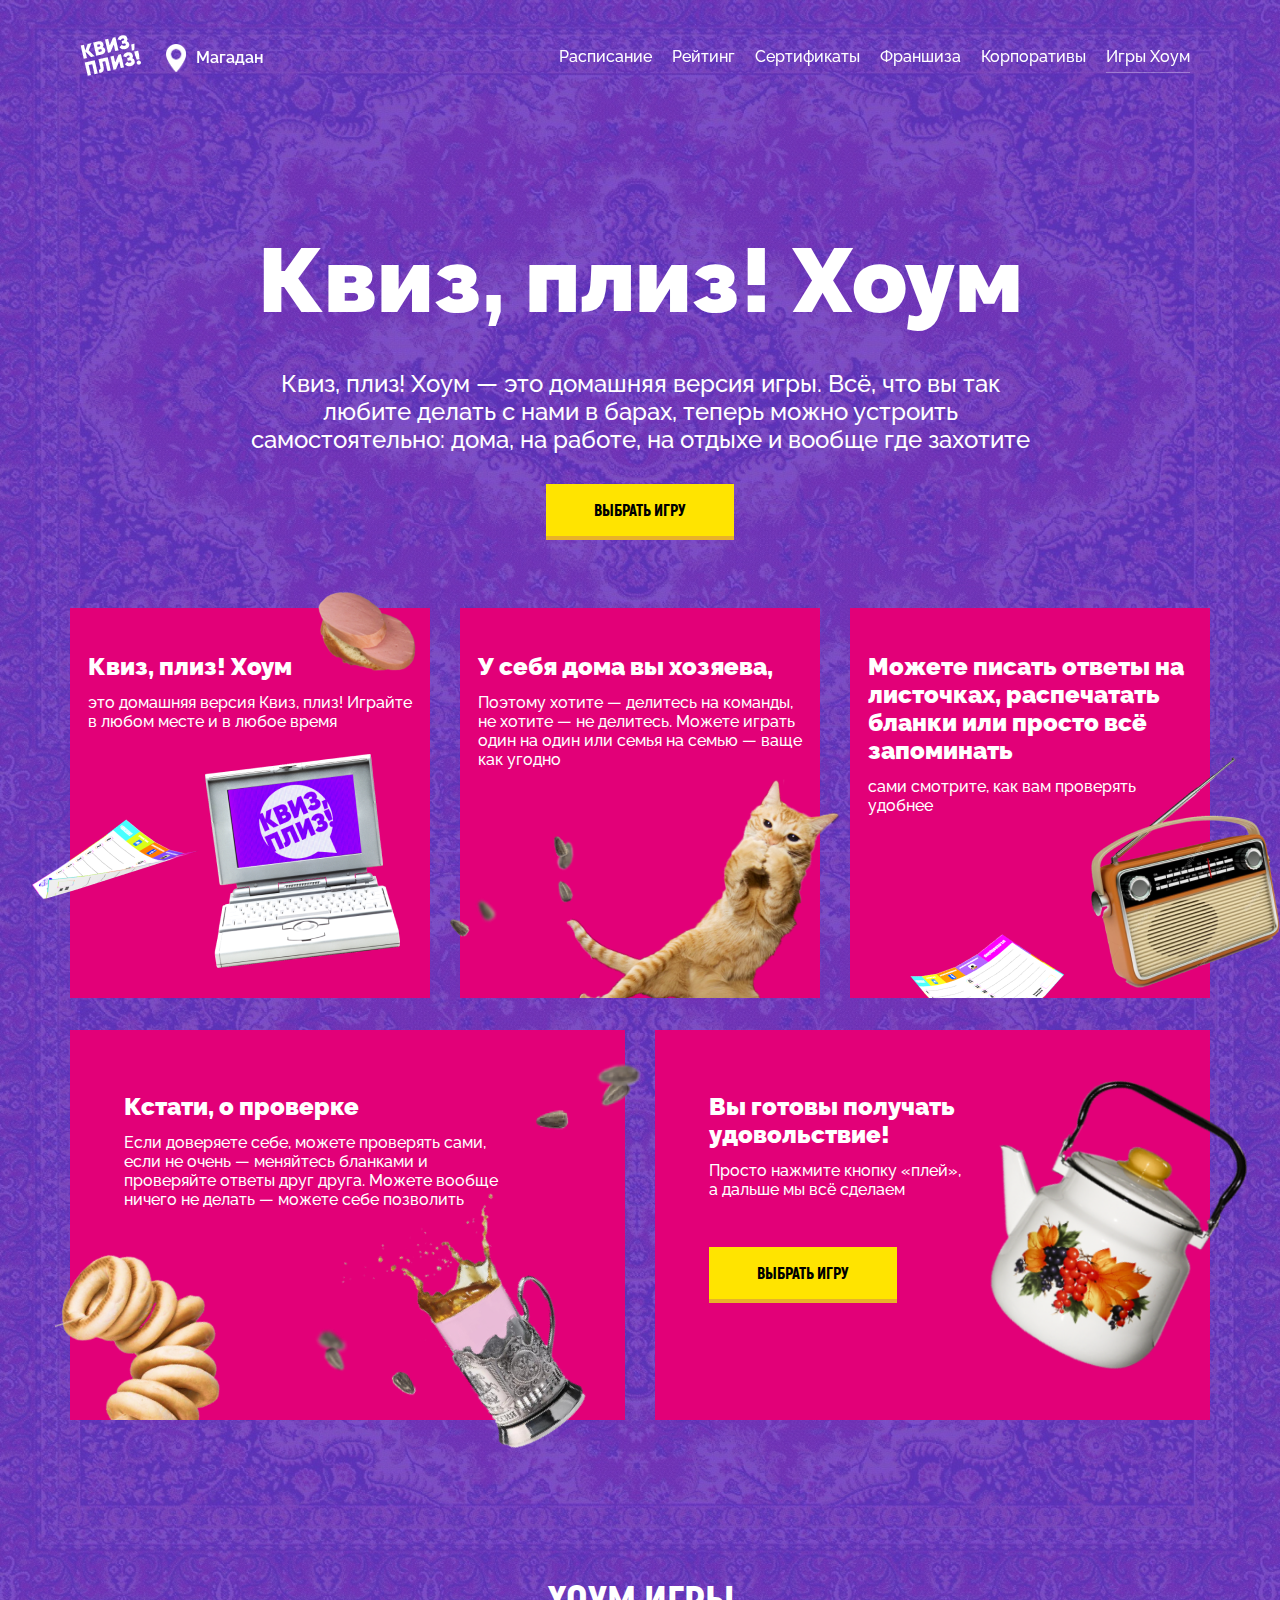
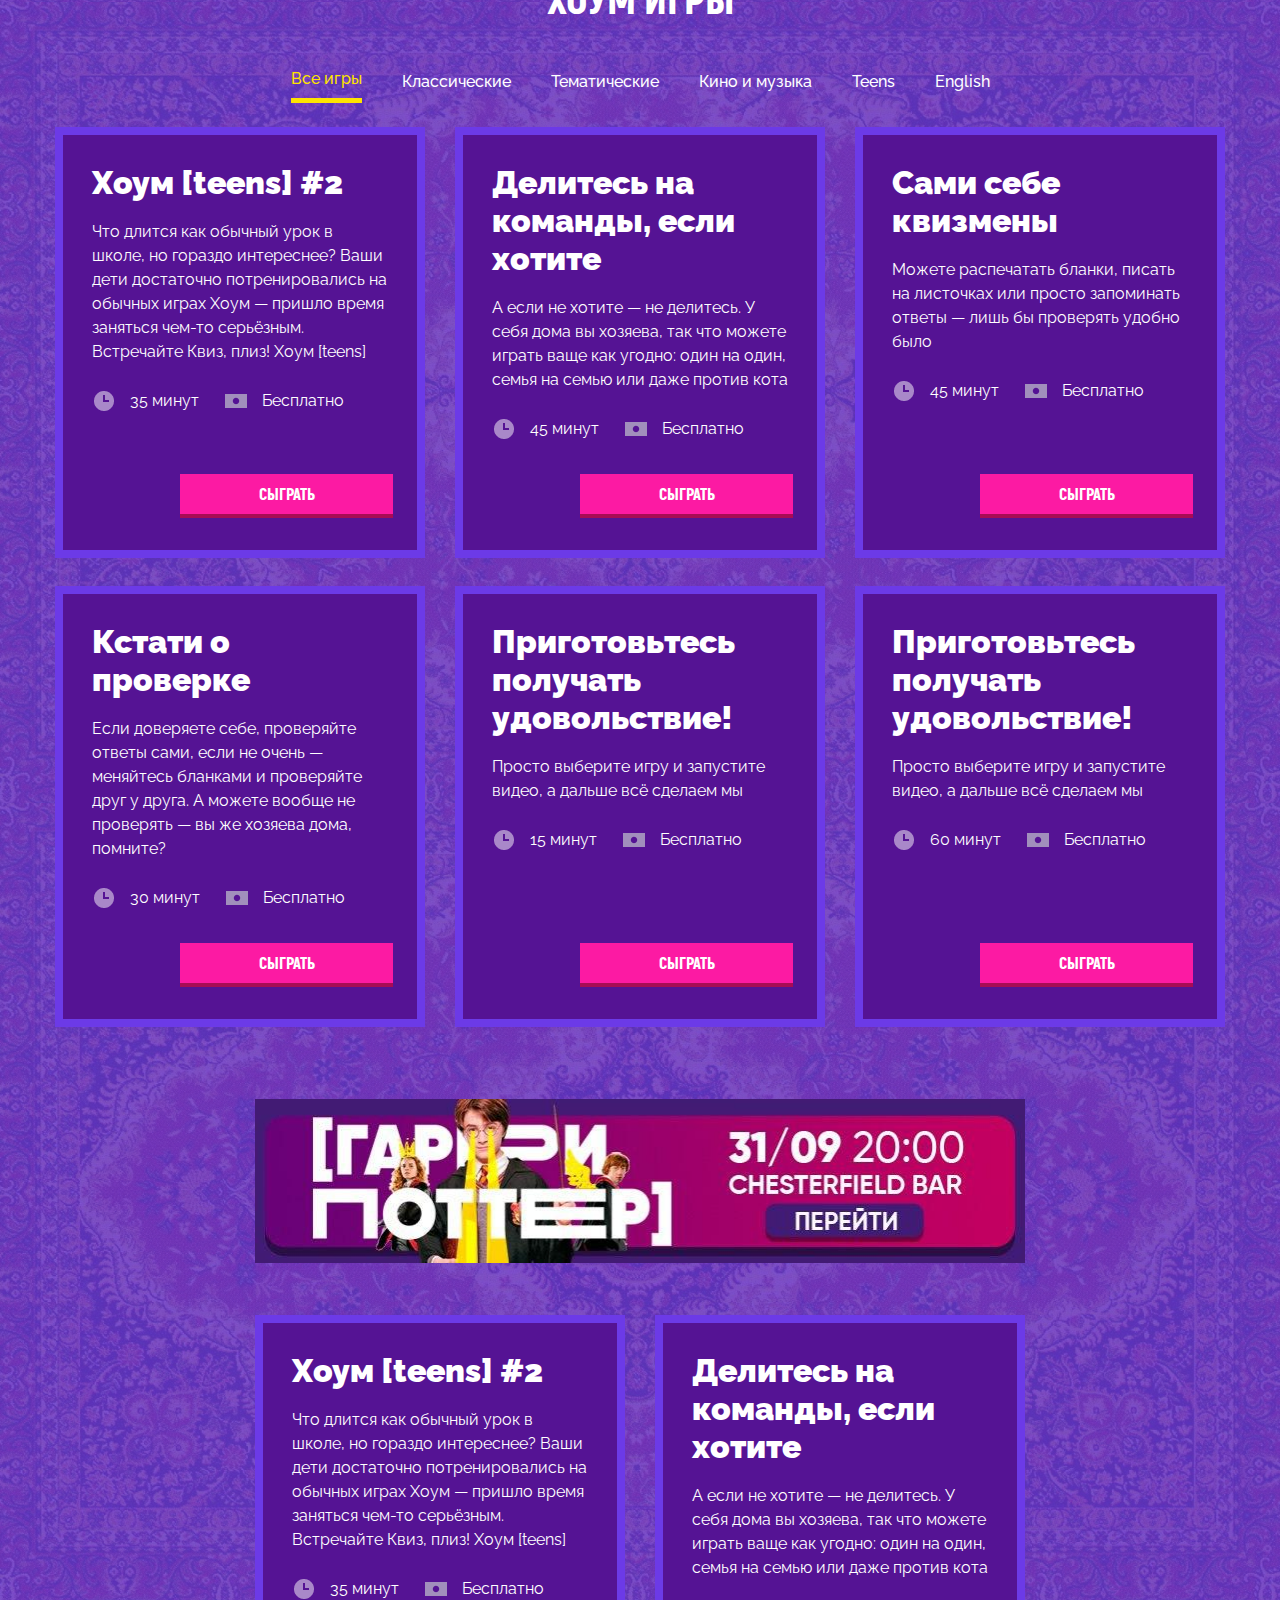
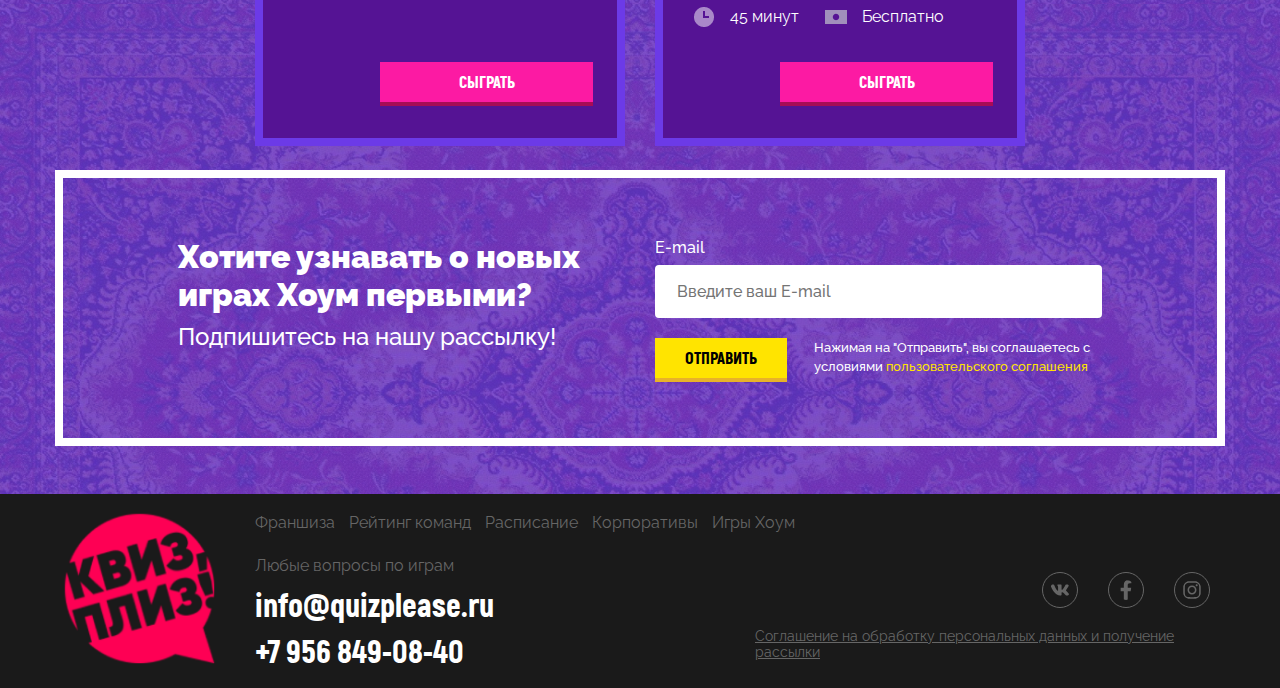
==== commit 1fe3adda: "Правки 15.10.2020" ====
--- a/home.html
+++ b/home.html
@@ -347,7 +347,7 @@
                 <a href="/certificates" class="link-navbar">
                     <div>Корпоративы</div>
                 </a>
-                <a href="/home.html" class="link-navbar">
+                <a href="/home.html" class="link-navbar active">
                     <div>Игры Хоум</div>
                 </a>
             </nav>
@@ -367,9 +367,9 @@
     </section>
     <section class="section-info-grid">
         <div class="container mt-5">
-            <div class="row">
-                <div class="col-4 mt-4 mb-2">
-                    <div class="grid-item">
+            <div class="row owl-carousel d-sm-flex">
+                <div class="col-xl-4 col-lg-6 col-md-6 mt-4 mb-2">
+                    <div class="grid-item grid-item-type-one">
                         <div class="z-index-show">
                             <img src="./images/home-games/blank.png" alt="Квиз, плиз!" class="blank1">
                             <img src="./images/home-games/comp.png" alt="Квиз, плиз!" class="comp">
@@ -383,8 +383,8 @@
                         </div>
                     </div>
                 </div>
-                <div class="col-4 mt-4 mb-2">
-                    <div class="grid-item">
+                <div class="col-xl-4 col-lg-6 col-md-6 mt-4 mb-2">
+                    <div class="grid-item grid-item-type-one">
                         <div class="z-index-show">
                             <img src="./images/home-games/kisspng-feral-cat-kitten-mouse-pet-5ae06af8379524%201.png"
                                  alt="Квиз, плиз!" class="cat">
@@ -399,8 +399,8 @@
                         </div>
                     </div>
                 </div>
-                <div class="col-4 mt-4 mb-2">
-                    <div class="grid-item">
+                <div class="col-xl-4 col-lg-6 col-md-6 mt-4 mb-2">
+                    <div class="grid-item grid-item-type-one">
                         <div class="z-index-show">
                             <img src="./images/home-games/radio.png" alt="Квиз, плиз!" class="radio">
                             <img src="./images/home-games/blanks_3d_2_0038%201.png" alt="Квиз, плиз!" class="blank2">
@@ -410,15 +410,13 @@
                             на листочках, распечатать бланки или просто всё запоминать
                         </div>
                         <div class="grid-item-description">
-                            Можете писать ответы
-                            на листочках, распечатать бланки или просто всё запоминать
-                        </div>
-                    </div>
-                </div>
-            </div>
-            <div class="row">
-                <div class="col-6 mt-4 mb-2 ">
-                    <div class="grid-item grid-item-4">
+                            сами смотрите, как вам проверять удобнее
+
+                        </div>
+                    </div>
+                </div>
+                <div class="col-xl-6 col-lg-6 col-md-6 mt-4 mb-2 ">
+                    <div class="grid-item  grid-item-4">
                         <div class="z-index-show">
                             <img src="./images/home-games/bagel.png" alt="Квиз, плиз!" class="bagel">
                             <img src="./images/home-games/cup.png" alt="Квиз, плиз!" class="cup">
@@ -435,9 +433,9 @@
                         </div>
                     </div>
                 </div>
-                <div class="col-6 mt-4 mb-2">
+                <div class="col-xl-6 col-lg-12 col-md-12 mt-4 mb-2">
                     <div class="grid-item grid-item-5">
-                        <div class="z-index-show">
+                        <div class="z-index-show d-none d-sm-block">
                             <img src="./images/home-games/teapot.png" alt="Квиз, плиз!" class="teapot">
                         </div>
                         <div class="grid-item-title">
@@ -456,17 +454,27 @@
         <h2 class="title">
             Хоум Игры
         </h2>
-        <div class="games-tabs">
-            <button class="games-tabs-item active">Все игры</button>
-            <button class="games-tabs-item">Классические</button>
-            <button class="games-tabs-item">Тематические</button>
-            <button class="games-tabs-item">Кино и музыка</button>
-            <button class="games-tabs-item">Teens</button>
-            <button class="games-tabs-item">English</button>
+        <div class="container">
+            <div class="games-tabs d-none d-sm-block d-md-flex">
+                <button class="games-tabs-item active">Все игры</button>
+                <button class="games-tabs-item">Классические</button>
+                <button class="games-tabs-item">Тематические</button>
+                <button class="games-tabs-item">Кино и музыка</button>
+                <button class="games-tabs-item">Teens</button>
+                <button class="games-tabs-item">English</button>
+            </div>
+            <select name="games-select" id="games-select" class="games-select d-block d-sm-none">
+                <option value="all">Все игры</option>
+                <option value="classic">Классические</option>
+                <option value="thematics">Тематические</option>
+                <option value="music">Кино и музыка</option>
+                <option value="teens">Teens</option>
+                <option value="english">English</option>
+            </select>
         </div>
         <div class="container games-container">
             <div class="row">
-                <div class=" col-lg-4 mt-1 mb-4">
+                <div class="col-xl-4 col-md-6 mt-1 mb-4">
                     <div class="game-item">
                         <div class="game-title">Хоум [teens] #2</div>
                         <div class="game-description-home">Что длится как обычный урок в школе, но гораздо интереснее?
@@ -486,7 +494,7 @@
                         </div>
                     </div>
                 </div>
-                <div class=" col-lg-4 mt-1 mb-4">
+                <div class="col-xl-4 col-md-6 mt-1 mb-4">
                     <div class="game-item">
                         <div class="game-title">Делитесь на команды, если хотите</div>
                         <div class="game-description-home">А если не хотите — не делитесь. У себя дома вы хозяева, так
@@ -504,7 +512,7 @@
                         </div>
                     </div>
                 </div>
-                <div class="col-lg-4 mt-1 mb-4">
+                <div class="col-xl-4 col-md-6 mt-1 mb-4">
                     <div class="game-item ">
                         <div class="game-title">Сами себе квизмены</div>
                         <div class="game-description-home">Можете распечатать бланки, писать на листочках или просто
@@ -521,7 +529,7 @@
                         </div>
                     </div>
                 </div>
-                <div class="col-lg-4 mt-1 mb-4">
+                <div class="col-xl-4 col-md-6  mt-1 mb-4">
                     <div class="game-item">
                         <div class="game-title">Кстати о проверке
                         </div>
@@ -541,7 +549,7 @@
                         </div>
                     </div>
                 </div>
-                <div class=" col-lg-4 mt-1 mb-4">
+                <div class="col-xl-4 col-md-6 mt-1 mb-4">
                     <div class="game-item ">
                         <div class="game-title">Приготовьтесь получать удовольствие!
                         </div>
@@ -559,7 +567,7 @@
                         </div>
                     </div>
                 </div>
-                <div class="col-lg-4 mt-1 mb-4">
+                <div class="col-xl-4 col-md-6 mt-1 mb-4">
                     <div class="game-item ">
                         <div class="game-title">Приготовьтесь получать удовольствие!
                         </div>
@@ -578,10 +586,161 @@
                     </div>
                 </div>
             </div>
+            <div class="row my-5">
+                <div class="col-xl-2 col-md-2"></div>
+                <div class="col-xl-8 col-md-8">
+                    <img src="./images/home-games/photo_2020-09-29_13-48-52%201.png" alt="Квиз, плиз!"
+                         class="d-none d-sm-block">
+                    <img src="./images/home-games/photo_2020-09-29_13-54-33%201.png" alt="Квиз, плиз!"
+                         class="d-block d-sm-none">
+                </div>
+                <div class="col-xl-2 col-md-2"></div>
+            </div>
+            <div class="row">
+                <div class="col-xl-2"></div>
+                <div class="col-xl-4 col-md-6 mt-1 mb-4">
+                    <div class="game-item">
+                        <div class="game-title">Хоум [teens] #2</div>
+                        <div class="game-description-home">Что длится как обычный урок в школе, но гораздо интереснее?
+                            Ваши
+                            дети
+                            достаточно потренировались на обычных играх Хоум — пришло время заняться чем-то серьёзным.
+                            Встречайте Квиз, плиз! Хоум [teens]
+                        </div>
+                        <div class="game-meta">
+                            <div class="game-time"><img src="./images/home-games/time.png" alt="">35 минут</div>
+                            <div class="game-cost"><img src="./images/home-games/cost.png" alt="">Бесплатно</div>
+                        </div>
+                        <div class="text-center">
+                            <button class="rose-button">
+                                Сыграть
+                            </button>
+                        </div>
+                    </div>
+                </div>
+                <div class="col-xl-4 col-md-6 mt-1 mb-4">
+                    <div class="game-item">
+                        <div class="game-title">Делитесь на команды, если хотите</div>
+                        <div class="game-description-home">А если не хотите — не делитесь. У себя дома вы хозяева, так
+                            что
+                            можете играть ваще как угодно: один на один, семья на семью или даже против кота
+                        </div>
+                        <div class="game-meta">
+                            <div class="game-time"><img src="./images/home-games/time.png" alt="">45 минут</div>
+                            <div class="game-cost"><img src="./images/home-games/cost.png" alt="">Бесплатно</div>
+                        </div>
+                        <div class="text-center">
+                            <button class="rose-button">
+                                Сыграть
+                            </button>
+                        </div>
+                    </div>
+                </div>
+                <div class="col-xl-2"></div>
+            </div>
+        </div>
+    </section>
+    <section class="section-home-games-form pb-5">
+        <div class="container">
+            <form action="/">
+                <div class="section-home-games-form-container">
+                    <div class="row">
+                        <div class="col-md-6">
+                            <div class="form-title">
+                                Хотите узнавать о новых играх Хоум первыми?
+                            </div>
+                            <div class="form-caption">
+                                Подпишитесь на нашу рассылку!
+                            </div>
+                        </div>
+                        <div class="col-md-6">
+                            <label for="email-subscriber">E-mail</label>
+                            <input id="email-subscriber" type="text" placeholder="Введите ваш E-mail"/>
+                            <div class="row-terms">
+                                <button type="submit" class="yellow-button">Отправить</button>
+                                <div class="terms">
+                                    Нажимая на "Отправить", вы соглашаетесь
+                                    c условиями <a href="/user-agreement" class="home-games-link">пользовательского
+                                    соглашения</a>
+                                </div>
+                            </div>
+                        </div>
+                    </div>
+                </div>
+            </form>
         </div>
     </section>
 </main>
-<footer>
+<footer id="home-games-footer">
+    <div class="container">
+        <div class="row">
+            <div class="col-12">
+                <button class="to_up d-md-none">
+                    <svg aria-hidden="true" focusable="false" data-prefix="far" data-icon="arrow-circle-up" role="img"
+                         xmlns="http://www.w3.org/2000/svg" viewBox="0 0 512 512"
+                         class="svg-inline--fa fa-arrow-circle-up fa-w-16">
+                        <path fill="currentColor"
+                              d="M256 504c137 0 248-111 248-248S393 8 256 8 8 119 8 256s111 248 248 248zm0-448c110.5 0 200 89.5 200 200s-89.5 200-200 200S56 366.5 56 256 145.5 56 256 56zM126.1 245.1l121.4-121.4c4.7-4.7 12.3-4.7 17 0l121.4 121.4c4.7 4.7 4.7 12.3 0 17l-19.6 19.6c-4.8 4.8-12.5 4.7-17.2-.2L282 211.2V372c0 6.6-5.4 12-12 12h-28c-6.6 0-12-5.4-12-12V211.2l-67.1 70.3c-4.7 4.9-12.4 5-17.2.2l-19.6-19.6c-4.7-4.7-4.7-12.3 0-17z"
+                              class=""></path>
+                    </svg>
+                    Наверх
+                </button>
+            </div>
+            <div class="col-md-2">
+                <img src="./images/home-games/dark-logo.png" alt="Квиз Плиз!">
+            </div>
+            <div class="col-md-10">
+                <div class="menu">
+                    <a href="/">Франшиза</a>
+                    <a href="/">Рейтинг команд</a>
+                    <a href="/">Расписание</a>
+                    <a href="/">Корпоративы</a>
+                    <a href="/">Игры Хоум</a>
+                </div>
+                <div class="row">
+                    <div class="col-md-6">
+                        <span class="any-questions">Любые вопросы по играм</span>
+                        <a href="mailto:info@quizplease.ru" class="footer-email">info@quizplease.ru</a>
+                        <a href="tel:+79568490840" class="footer-phone">+7 956 849-08-40</a>
+                    </div>
+                    <div class="col-md-6">
+                        <div class="footer-socials">
+                            <div class="vk">
+                                <svg aria-hidden="true" focusable="false" data-prefix="fab" data-icon="vk" role="img"
+                                     xmlns="http://www.w3.org/2000/svg" viewBox="0 0 576 512"
+                                     class="svg-inline--fa fa-vk fa-w-18">
+                                    <path fill="currentColor"
+                                          d="M545 117.7c3.7-12.5 0-21.7-17.8-21.7h-58.9c-15 0-21.9 7.9-25.6 16.7 0 0-30 73.1-72.4 120.5-13.7 13.7-20 18.1-27.5 18.1-3.7 0-9.4-4.4-9.4-16.9V117.7c0-15-4.2-21.7-16.6-21.7h-92.6c-9.4 0-15 7-15 13.5 0 14.2 21.2 17.5 23.4 57.5v86.8c0 19-3.4 22.5-10.9 22.5-20 0-68.6-73.4-97.4-157.4-5.8-16.3-11.5-22.9-26.6-22.9H38.8c-16.8 0-20.2 7.9-20.2 16.7 0 15.6 20 93.1 93.1 195.5C160.4 378.1 229 416 291.4 416c37.5 0 42.1-8.4 42.1-22.9 0-66.8-3.4-73.1 15.4-73.1 8.7 0 23.7 4.4 58.7 38.1 40 40 46.6 57.9 69 57.9h58.9c16.8 0 25.3-8.4 20.4-25-11.2-34.9-86.9-106.7-90.3-111.5-8.7-11.2-6.2-16.2 0-26.2.1-.1 72-101.3 79.4-135.6z"
+                                          class=""></path>
+                                </svg>
+                            </div>
+                            <div class="facebook">
+                                <svg aria-hidden="true" focusable="false" data-prefix="fab" data-icon="facebook-f"
+                                     role="img" xmlns="http://www.w3.org/2000/svg" viewBox="0 0 320 512"
+                                     class="svg-inline--fa fa-facebook-f fa-w-10">
+                                    <path fill="currentColor"
+                                          d="M279.14 288l14.22-92.66h-88.91v-60.13c0-25.35 12.42-50.06 52.24-50.06h40.42V6.26S260.43 0 225.36 0c-73.22 0-121.08 44.38-121.08 124.72v70.62H22.89V288h81.39v224h100.17V288z"
+                                          class=""></path>
+                                </svg>
+                            </div>
+                            <div class="instagram">
+                                <svg aria-hidden="true" focusable="false" data-prefix="fab" data-icon="instagram"
+                                     role="img" xmlns="http://www.w3.org/2000/svg" viewBox="0 0 448 512"
+                                     class="svg-inline--fa fa-instagram fa-w-14">
+                                    <path fill="currentColor"
+                                          d="M224.1 141c-63.6 0-114.9 51.3-114.9 114.9s51.3 114.9 114.9 114.9S339 319.5 339 255.9 287.7 141 224.1 141zm0 189.6c-41.1 0-74.7-33.5-74.7-74.7s33.5-74.7 74.7-74.7 74.7 33.5 74.7 74.7-33.6 74.7-74.7 74.7zm146.4-194.3c0 14.9-12 26.8-26.8 26.8-14.9 0-26.8-12-26.8-26.8s12-26.8 26.8-26.8 26.8 12 26.8 26.8zm76.1 27.2c-1.7-35.9-9.9-67.7-36.2-93.9-26.2-26.2-58-34.4-93.9-36.2-37-2.1-147.9-2.1-184.9 0-35.8 1.7-67.6 9.9-93.9 36.1s-34.4 58-36.2 93.9c-2.1 37-2.1 147.9 0 184.9 1.7 35.9 9.9 67.7 36.2 93.9s58 34.4 93.9 36.2c37 2.1 147.9 2.1 184.9 0 35.9-1.7 67.7-9.9 93.9-36.2 26.2-26.2 34.4-58 36.2-93.9 2.1-37 2.1-147.8 0-184.8zM398.8 388c-7.8 19.6-22.9 34.7-42.6 42.6-29.5 11.7-99.5 9-132.1 9s-102.7 2.6-132.1-9c-19.6-7.8-34.7-22.9-42.6-42.6-11.7-29.5-9-99.5-9-132.1s-2.6-102.7 9-132.1c7.8-19.6 22.9-34.7 42.6-42.6 29.5-11.7 99.5-9 132.1-9s102.7-2.6 132.1 9c19.6 7.8 34.7 22.9 42.6 42.6 11.7 29.5 9 99.5 9 132.1s2.7 102.7-9 132.1z"
+                                          class=""></path>
+                                </svg>
+                            </div>
+                        </div>
+                        <div class="personal-data">
+                            <a href="/">Соглашение на обработку персональных данных и получение рассылки</a>
+                        </div>
+                    </div>
+                </div>
+            </div>
+        </div>
+    </div>
 </footer>
 <!-- SCRIPTS -->
 <script src="libs/jquery-3.5.1.min.js"></script>
--- a/css/style.css
+++ b/css/style.css
@@ -82,7 +82,7 @@
 }
 
 body {
-    font-family: 'Gilroy-Regular', sans-serif;
+    font-family: Raleway;
     background-color: #000423;
     color: white;
 }
@@ -314,13 +314,6 @@
 
 }
 
-.container {
-    width: 100%;
-    padding-right: 15px;
-    padding-left: 15px;
-    margin-right: auto;
-    margin-left: auto;
-}
 
 
 .video-instruction-box-lg {
@@ -329,170 +322,6 @@
 
 .owl-nav {
     display: none;
-}
-
-@media (min-width: 576px) {
-    .container {
-        max-width: 540px;
-    }
-}
-
-@media (min-width: 768px) {
-
-
-    .container {
-        max-width: 720px;
-    }
-
-
-}
-
-@media (min-width: 992px) {
-    .container {
-        max-width: 960px;
-    }
-}
-
-@media (min-width: 1200px) {
-    .container {
-        max-width: 1140px;
-    }
-}
-
-.container-fluid, .container-sm, .container-md, .container-lg, .container-xl {
-    width: 100%;
-    padding-right: 15px;
-    padding-left: 15px;
-    margin-right: auto;
-    margin-left: auto;
-}
-
-@media (min-width: 576px) {
-    .container, .container-sm {
-        max-width: 540px;
-    }
-}
-
-@media (min-width: 768px) {
-    .container, .container-sm, .container-md {
-        max-width: 720px;
-    }
-}
-
-@media (min-width: 992px) {
-    .container, .container-sm, .container-md, .container-lg {
-        max-width: 960px;
-    }
-}
-
-@media (min-width: 1200px) {
-    .container, .container-sm, .container-md, .container-lg, .container-xl {
-        max-width: 1140px;
-    }
-}
-
-
-.col-1, .col-2, .col-3, .col-4, .col-5, .col-6, .col-7, .col-8, .col-9, .col-10, .col-11, .col-12, .col,
-.col-auto, .col-sm-1, .col-sm-2, .col-sm-3, .col-sm-4, .col-sm-5, .col-sm-6, .col-sm-7, .col-sm-8, .col-sm-9, .col-sm-10, .col-sm-11, .col-sm-12, .col-sm,
-.col-sm-auto, .col-md-1, .col-md-2, .col-md-3, .col-md-4, .col-md-5, .col-md-6, .col-md-7, .col-md-8, .col-md-9, .col-md-10, .col-md-11, .col-md-12, .col-md,
-.col-md-auto, .col-lg-1, .col-lg-2, .col-lg-3, .col-lg-4, .col-lg-5, .col-lg-6, .col-lg-7, .col-lg-8, .col-lg-9, .col-lg-10, .col-lg-11, .col-lg-12, .col-lg,
-.col-lg-auto, .col-xl-1, .col-xl-2, .col-xl-3, .col-xl-4, .col-xl-5, .col-xl-6, .col-xl-7, .col-xl-8, .col-xl-9, .col-xl-10, .col-xl-11, .col-xl-12, .col-xl,
-.col-xl-auto {
-    position: relative;
-    width: 100%;
-    padding-right: 15px;
-    padding-left: 15px;
-}
-
-.row {
-    display: -ms-flexbox;
-    display: flex;
-    flex-wrap: wrap;
-    margin-right: -15px;
-    margin-left: -15px;
-}
-
-.col-3 {
-    -ms-flex: 0 0 25%;
-    flex: 0 0 25%;
-    max-width: 25%;
-}
-
-.col-4 {
-    -ms-flex: 0 0 33.333333%;
-    flex: 0 0 33.333333%;
-    max-width: 33.333333%;
-}
-
-.col-6 {
-    -ms-flex: 0 0 50%;
-    flex: 0 0 50%;
-    max-width: 50%;
-}
-
-.col-9 {
-    -ms-flex: 0 0 75%;
-    flex: 0 0 75%;
-    max-width: 75%;
-}
-
-
-.col-8 {
-    -ms-flex: 0 0 66.666667%;
-    flex: 0 0 66.666667%;
-    max-width: 66.666667%;
-}
-
-.col-12 {
-    -ms-flex: 0 0 100%;
-    flex: 0 0 100%;
-    max-width: 100%;
-}
-
-.d-flex {
-    display: flex;
-}
-
-.flex-none {
-    flex: none;
-}
-
-@media (min-width: 992px) {
-
-    .col-lg-3 {
-        -ms-flex: 0 0 25%;
-        flex: 0 0 25%;
-        max-width: 25%;
-    }
-
-    .col-lg-4 {
-        -ms-flex: 0 0 33.333333%;
-        flex: 0 0 33.333333%;
-        max-width: 33.333333%;
-    }
-
-    .col-lg-6 {
-        flex: 0 0 50%;
-        max-width: 50%;
-    }
-
-    .col-lg-8 {
-        -ms-flex: 0 0 66.666667%;
-        flex: 0 0 66.666667%;
-        max-width: 66.666667%;
-    }
-
-    .col-lg-9 {
-        -ms-flex: 0 0 75%;
-        flex: 0 0 75%;
-        max-width: 75%;
-    }
-
-    .col-lg-12 {
-        flex: 0 0 100%;
-        max-width: 100%;
-    }
-
 }
 
 
@@ -632,8 +461,8 @@
 
 .link-navbar {
     display: flex;
-    padding-right: 10px;
-    padding-left: 10px;
+    margin-right: 10px;
+    margin-left: 10px;
     align-items: center;
     transition: all 100ms ease-in-out;
     color: #fff;
@@ -641,12 +470,20 @@
     line-height: 30px;
     font-weight: 500;
     text-decoration: none;
+    border-bottom: 1px solid rgba(255, 255, 255, 0);
+
 }
 
 .link-navbar:hover {
     opacity: 0.75;
     color: white;
     text-decoration: none;
+
+}
+
+.link-navbar.active {
+    border-bottom: 1px solid rgba(255, 255, 255, 0.3);
+
 }
 
 .location-icon {
@@ -2613,8 +2450,8 @@
     }
 
     .link-navbar {
-        padding-right: 8px;
-        padding-left: 8px;
+        margin-right: 8px;
+        margin-left: 8px;
     }
 }
 
@@ -2636,8 +2473,8 @@
     }
 
     .link-navbar {
-        padding-right: 10px;
-        padding-left: 10px;
+        margin-right: 10px;
+        margin-left: 10px;
     }
 
     .schedule .game-image img {
--- a/css/home-games.css
+++ b/css/home-games.css
@@ -19,34 +19,44 @@
   font-family: Raleway;
   font-style: normal;
   font-weight: 900;
-  font-size: 90px;
-  line-height: 100px;
-  margin-top: 230px;
-  color: #FFFFFF;
-}
-.home-games-page .main-section-description {
-  font-family: Raleway;
-  font-style: normal;
-  font-weight: 500;
   font-size: 24px;
   line-height: 28px;
+  margin-top: 110px;
+  color: #FFFFFF;
+}
+.home-games-page .main-section-description {
+  font-family: Raleway;
+  font-style: normal;
+  font-weight: 500;
+  font-size: 14px;
+  line-height: 21px;
   max-width: 830px;
   color: #FFFFFF;
   margin-left: auto;
   margin-right: auto;
+  margin-bottom: 30px;
+  padding: 0px 15px;
+}
+.home-games-page .section-info-grid {
+  overflow: hidden;
+  padding-bottom: 50px;
+}
+.home-games-page .section-info-grid .row.owl-carousel {
+  margin-right: 0px;
+  margin-left: 0px;
 }
 .home-games-page .section-info-grid .grid-item {
   background: #E20078;
   padding: 45px 18px;
-  height: 350px;
+  height: 390px;
   position: relative;
 }
 .home-games-page .section-info-grid .grid-item-title {
   font-family: Raleway;
   font-style: normal;
   font-weight: 900;
-  font-size: 24px;
-  line-height: 28px;
+  font-size: 18px;
+  line-height: 21px;
   /* #FFFFFF */
   color: #FFFFFF;
 }
@@ -55,7 +65,7 @@
   font-style: normal;
   font-weight: 500;
   font-size: 16px;
-  line-height: 19px;
+  line-height: 21px;
   display: flex;
   align-items: center;
   margin-top: 12px;
@@ -80,76 +90,81 @@
 }
 .home-games-page .section-info-grid .grid-item .z-index-show .blank1 {
   position: absolute;
-  width: 160.6px;
-  height: 89.86px;
-  left: -40px;
+  width: 103.76px;
+  height: 66.91px;
+  left: 0px;
   top: 200px;
 }
 .home-games-page .section-info-grid .grid-item .z-index-show .comp {
+  position: absolute;
+  width: 123px;
+  height: 134px;
+  right: 0px;
+  bottom: 30px;
+}
+.home-games-page .section-info-grid .grid-item .z-index-show .sandwich {
   position: absolute;
   width: 150px;
   height: 150px;
-  right: 30px;
-  bottom: 30px;
-}
-.home-games-page .section-info-grid .grid-item .z-index-show .sandwich {
-  position: absolute;
-  width: 150px;
-  height: 150px;
-  left: 220px;
+  right: -48px;
   top: -58px;
 }
 .home-games-page .section-info-grid .grid-item .z-index-show .cat {
   position: absolute;
-  width: 256px;
-  height: 192px;
-  right: -40px;
+  width: 226px;
+  height: 152px;
+  right: -10px;
   bottom: 0;
 }
 .home-games-page .section-info-grid .grid-item .z-index-show .seeds3 {
   position: absolute;
-  width: 81.8px;
-  height: 151.68px;
   left: -18px;
   bottom: 0;
 }
 .home-games-page .section-info-grid .grid-item .z-index-show .radio {
   position: absolute;
-  width: 175px;
-  height: 190px;
-  right: -79px;
-  bottom: 5px;
+  width: 145px;
+  height: 150px;
+  right: -22px;
+  bottom: -12px;
 }
 .home-games-page .section-info-grid .grid-item .z-index-show .blank2 {
   position: absolute;
-  width: 105.42px;
-  left: 50px;
+  left: 0;
   bottom: 0px;
 }
 .home-games-page .section-info-grid .grid-item .z-index-show .bagel {
   position: absolute;
-  left: -15px;
+  left: -10px;
   bottom: 0px;
+  width: 150px;
+  height: 145px;
 }
 .home-games-page .section-info-grid .grid-item .z-index-show .cup {
   position: absolute;
-  right: -50px;
-  bottom: -30px;
+  right: 5px;
+  bottom: 6px;
+  width: 200px;
+  height: 140px;
 }
 .home-games-page .section-info-grid .grid-item .z-index-show .seeds1 {
-  position: absolute;
-  right: 200px;
+  width: 50px;
+  height: 50px;
+  position: absolute;
+  right: 0px;
   bottom: 0px;
 }
 .home-games-page .section-info-grid .grid-item .z-index-show .seeds4 {
-  position: absolute;
-  right: -25px;
-  top: 0px;
+  width: 50px;
+  height: 50px;
+  position: absolute;
+  right: 0px;
+  bottom: 0px;
 }
 .home-games-page .section-info-grid .grid-item .z-index-show .teapot {
   position: absolute;
   right: -150px;
-  top: -100px;
+  top: -120px;
 }
 .home-games-page .section-info-grid .grid-item .z-index-hidden {
   overflow: hidden;
@@ -163,8 +178,8 @@
   font-family: Akrobat-Black;
   font-style: normal;
   font-weight: 900;
-  font-size: 40px;
-  line-height: 40px;
+  font-size: 24px;
+  line-height: 28px;
   color: #FFFFFF;
   text-align: center;
 }
@@ -199,19 +214,22 @@
   background: #551394;
   border: 8px solid #6C3AE7;
   box-sizing: border-box;
-  padding: 40px;
+  padding: 12px;
   height: 100%;
+  position: relative;
 }
 .home-games-page .section-games .games-container .game-item .rose-button {
   position: absolute;
-  bottom: 44px;
-  left: calc(50% - 60px);
+  bottom: 36px;
+  right: 12px;
+  left: 12px;
+  width: calc(100% - 24px);
 }
 .home-games-page .section-games .games-container .game-title {
   font-family: Raleway;
   font-style: normal;
   font-weight: 900;
-  font-size: 32px;
+  font-size: 20px;
   line-height: 26px;
   display: flex;
   align-items: center;
@@ -222,15 +240,15 @@
   font-family: Raleway;
   font-style: normal;
   font-weight: normal;
-  font-size: 16px;
-  line-height: 24px;
+  font-size: 14px;
+  line-height: 20px;
   /* or 150% */
   color: #FFFFFF;
 }
 .home-games-page .section-games .games-container .game-meta {
   margin-top: 25px;
   margin-bottom: 80px;
-  display: flex;
+  display: block;
 }
 .home-games-page .section-games .games-container .game-meta .game-time {
   display: flex;
@@ -246,6 +264,176 @@
 }
 .home-games-page .section-games .games-container .game-meta .game-cost img {
   margin-right: 14px;
+}
+.home-games-page .section-games .games-select {
+  background: rgba(255, 228, 0, 0.1);
+  border: 2px solid #FFD308;
+  box-sizing: border-box;
+  border-radius: 4px;
+  color: white;
+  width: 100%;
+  text-align: center;
+  padding: 5px 15px;
+  outline: none;
+  margin-bottom: 15px;
+}
+.home-games-page .section-games .games-select option {
+  color: black;
+  background: white;
+}
+.home-games-page .section-home-games-form-container {
+  border: 8px solid #FFFFFF;
+  box-sizing: border-box;
+  padding: 18px 12px;
+}
+.home-games-page .section-home-games-form-container .form-title {
+  font-family: Raleway;
+  font-style: normal;
+  font-weight: 900;
+  font-size: 24px;
+  line-height: 28px;
+  color: #FFFFFF;
+}
+.home-games-page .section-home-games-form-container .form-caption {
+  font-family: Raleway;
+  font-style: normal;
+  font-weight: 500;
+  font-size: 18px;
+  line-height: 21px;
+  margin-top: 20px;
+  margin-bottom: 20px;
+  color: #FFFFFF;
+}
+.home-games-page .section-home-games-form-container label {
+  font-family: Raleway;
+  font-style: normal;
+  font-weight: 500;
+  font-size: 16px;
+  line-height: 19px;
+  display: block;
+  color: #FFFFFF;
+  margin-bottom: 8px;
+}
+.home-games-page .section-home-games-form-container #email-subscriber {
+  background: #FFFFFF;
+  border-radius: 4px;
+  padding: 15px 20px;
+  font-family: Raleway;
+  font-style: normal;
+  font-weight: 500;
+  font-size: 16px;
+  line-height: 19px;
+  color: #777B87;
+  outline: none;
+  border: 2px solid #FFFFFF;
+  transition: all 0.2s ease;
+  margin-bottom: 20px;
+  width: 100%;
+}
+.home-games-page .section-home-games-form-container #email-subscriber:hover, .home-games-page .section-home-games-form-container #email-subscriber:focus {
+  border-color: #FFE400;
+}
+.home-games-page .section-home-games-form-container .row-terms {
+  display: flex;
+  flex-direction: column-reverse;
+}
+.home-games-page .section-home-games-form-container .terms {
+  font-family: Raleway;
+  font-style: normal;
+  font-weight: 500;
+  font-size: 13px;
+  line-height: 19px;
+  color: #FFFFFF;
+}
+.home-games-page .section-home-games-form-container .yellow-button {
+  margin-top: 10px;
+  padding: 10px 30px;
+}
+.home-games-page .home-games-link {
+  color: #FFE400;
+  text-decoration: none;
+}
+
+#home-games-footer {
+  background-color: #1a1a1a;
+  padding: 10px;
+}
+#home-games-footer .to_up {
+  color: white;
+  background-color: #333;
+  border: none;
+  font-family: Raleway;
+  font-style: normal;
+  font-weight: 500;
+  font-size: 24px;
+  line-height: 19px;
+  text-transform: uppercase;
+  display: flex;
+  align-items: center;
+  padding: 10px 15px;
+  border-radius: 5px;
+  width: 100%;
+  justify-content: center;
+}
+#home-games-footer .to_up svg {
+  color: white;
+  width: 24px;
+  height: 24px;
+  margin-right: 5px;
+}
+#home-games-footer .menu {
+  margin-top: 10px;
+  margin-bottom: 15px;
+}
+#home-games-footer .menu a {
+  color: #666;
+  margin-right: 10px;
+  text-decoration: none;
+  margin-bottom: 10px;
+  display: inline-block;
+}
+#home-games-footer .any-questions {
+  color: #666;
+  margin-bottom: 10px;
+  text-decoration: none;
+  display: block;
+}
+#home-games-footer .footer-email {
+  display: block;
+  color: white;
+  font-family: Akrobat-Black;
+  font-size: 32px;
+  font-weight: 600;
+  text-decoration: none;
+  margin-bottom: 10px;
+}
+#home-games-footer .footer-phone {
+  display: block;
+  color: white;
+  font-family: Akrobat-Black;
+  font-size: 32px;
+  font-weight: 600;
+  text-decoration: none;
+}
+#home-games-footer .footer-socials {
+  display: flex;
+  align-items: center;
+  justify-content: center;
+}
+#home-games-footer .footer-socials svg {
+  width: 36px;
+  height: 36px;
+  color: #666;
+  border: 1px solid #666;
+  border-radius: 50px;
+  margin: 15px;
+  padding: 7px;
+}
+#home-games-footer .personal-data a {
+  color: #666;
+  margin-bottom: 10px;
+  display: block;
+  font-size: 14px;
 }
 
 .rose-button {
@@ -290,6 +478,7 @@
   transition: all 0.5s ease;
   outline: none;
   border: none;
+  position: relative;
   cursor: pointer;
 }
 .yellow-button:hover {
@@ -298,4 +487,242 @@
   box-shadow: 0px 0px 0px #E8B229;
 }
 
+@media (min-width: 768px) {
+  .home-games-page .main-section-title {
+    font-size: 54px;
+    margin-top: 180px;
+  }
+  .home-games-page .main-section-description {
+    font-size: 16px;
+    line-height: 21px;
+  }
+  .home-games-page .section-games .title {
+    font-size: 32px;
+    line-height: 34px;
+    margin-top: 40px;
+  }
+  .home-games-page .section-games .games-tabs-item {
+    margin: 13px;
+    font-size: 16px;
+    line-height: 20px;
+    padding-left: 0px;
+    padding-right: 0px;
+  }
+  .home-games-page .section-games .games-container .game-item {
+    padding: 29px;
+  }
+  .home-games-page .section-games .games-container .game-item .rose-button {
+    right: 24px;
+    left: 24px;
+    width: calc(100% - 48px);
+  }
+  .home-games-page .section-games .games-container .game-title {
+    font-size: 26px;
+    line-height: 26px;
+  }
+  .home-games-page .section-games .games-container .game-description-home {
+    font-size: 16px;
+    line-height: 24px;
+  }
+  .home-games-page .section-home-games-form-container .row-terms {
+    align-items: flex-start;
+  }
+  .home-games-page .section-home-games-form-container .row {
+    max-width: 530px;
+    margin: auto;
+  }
+  .home-games-page .section-home-games-form-container .form-title {
+    font-size: 32px;
+    line-height: 38px;
+  }
+  .home-games-page .section-home-games-form-container .form-caption {
+    font-size: 24px;
+    line-height: 36px;
+  }
+}
+@media (min-width: 992px) {
+  .home-games-page .main-section-title {
+    font-size: 90px;
+    line-height: 100px;
+  }
+  .home-games-page .main-section-description {
+    font-size: 24px;
+    line-height: 28px;
+  }
+  .home-games-page .section-info-grid .grid-item .grid-item-title {
+    font-weight: 900;
+    font-size: 24px;
+    line-height: 28px;
+  }
+  .home-games-page .section-info-grid .grid-item .grid-item-description {
+    font-size: 16px;
+    line-height: 19px;
+  }
+  .home-games-page .section-info-grid .grid-item .z-index-show .comp {
+    position: absolute;
+    width: auto;
+    height: auto;
+    right: 0px;
+    bottom: 0px;
+  }
+  .home-games-page .section-info-grid .grid-item .z-index-show .cat {
+    width: auto;
+    height: auto;
+  }
+  .home-games-page .section-info-grid .grid-item .z-index-show .radio {
+    width: auto;
+    height: auto;
+  }
+  .home-games-page .section-games .title {
+    font-size: 40px;
+    line-height: 40px;
+  }
+  .home-games-page .section-games .games-container .game-meta {
+    display: flex;
+  }
+  .home-games-page .section-games .games-container .game-item .rose-button {
+    width: auto;
+    left: calc(50% - 60px);
+  }
+  .home-games-page .section-games .games-container .game-title {
+    font-size: 32px;
+    line-height: 38px;
+  }
+  .home-games-page .section-games .games-container .game-description-home {
+    font-size: 16px;
+    line-height: 24px;
+  }
+  .home-games-page .section-home-games-form-container .row {
+    max-width: none;
+  }
+
+  #home-games-footer .footer-socials {
+    justify-content: flex-end;
+  }
+}
+@media (min-width: 1200px) {
+  .home-games-page .main-section-title {
+    margin-top: 230px;
+    margin-bottom: 40px;
+  }
+  .home-games-page .section-info-grid .grid-item .z-index-show .blank1 {
+    position: absolute;
+    width: auto;
+    height: auto;
+    left: -40px;
+    top: 200px;
+  }
+  .home-games-page .section-info-grid .grid-item .z-index-show .comp {
+    position: absolute;
+    width: auto;
+    height: auto;
+    right: 30px;
+    bottom: 30px;
+  }
+  .home-games-page .section-info-grid .grid-item .z-index-show .sandwich {
+    position: absolute;
+    width: auto;
+    height: auto;
+    left: 200px;
+    top: -70px;
+  }
+  .home-games-page .section-info-grid .grid-item .z-index-show .cat {
+    position: absolute;
+    width: auto;
+    height: auto;
+    right: -40px;
+    bottom: 0;
+  }
+  .home-games-page .section-info-grid .grid-item .z-index-show .seeds3 {
+    position: absolute;
+    left: -18px;
+    bottom: 16px;
+  }
+  .home-games-page .section-info-grid .grid-item .z-index-show .radio {
+    position: absolute;
+    width: auto;
+    height: auto;
+    right: -79px;
+    bottom: 5px;
+  }
+  .home-games-page .section-info-grid .grid-item .z-index-show .blank2 {
+    position: absolute;
+    width: auto;
+    height: auto;
+    left: 50px;
+    bottom: 0px;
+  }
+  .home-games-page .section-info-grid .grid-item .z-index-show .bagel {
+    position: absolute;
+    width: auto;
+    height: auto;
+    left: -15px;
+    bottom: 0px;
+  }
+  .home-games-page .section-info-grid .grid-item .z-index-show .cup {
+    position: absolute;
+    right: -50px;
+    bottom: -30px;
+    width: auto;
+    height: auto;
+  }
+  .home-games-page .section-info-grid .grid-item .z-index-show .seeds1 {
+    position: absolute;
+    right: 200px;
+    width: auto;
+    height: auto;
+  }
+  .home-games-page .section-info-grid .grid-item .z-index-show .seeds4 {
+    position: absolute;
+    right: -25px;
+    top: 0px;
+    width: auto;
+    height: auto;
+  }
+  .home-games-page .section-info-grid .grid-item .z-index-show .teapot {
+    position: absolute;
+    right: -150px;
+    top: -100px;
+    width: auto;
+    height: auto;
+  }
+  .home-games-page .section-info-grid .grid-item-4, .home-games-page .section-info-grid .grid-item-5 {
+    padding: 63px 54px;
+  }
+  .home-games-page .section-games .title {
+    margin-top: 100px;
+  }
+  .home-games-page .section-games .games-tabs-item {
+    margin: 20px;
+  }
+  .home-games-page .section-home-games-form-container {
+    padding: 60px 100px;
+  }
+  .home-games-page .section-home-games-form-container .form-caption {
+    margin-top: 5px;
+  }
+  .home-games-page .section-home-games-form-container .row-terms {
+    flex-direction: row;
+  }
+  .home-games-page .section-home-games-form-container .yellow-button {
+    margin-top: 0px;
+  }
+  .home-games-page .section-home-games-form-container .terms {
+    margin-left: 27px;
+    align-items: center;
+  }
+
+  #home-games-footer .footer-socials {
+    display: flex;
+    align-items: center;
+    justify-content: flex-end;
+  }
+
+  #home-games-footer .personal-data a {
+    color: #666;
+    margin-bottom: 10px;
+    display: block;
+  }
+}
+
 /*# sourceMappingURL=home-games.css.map */
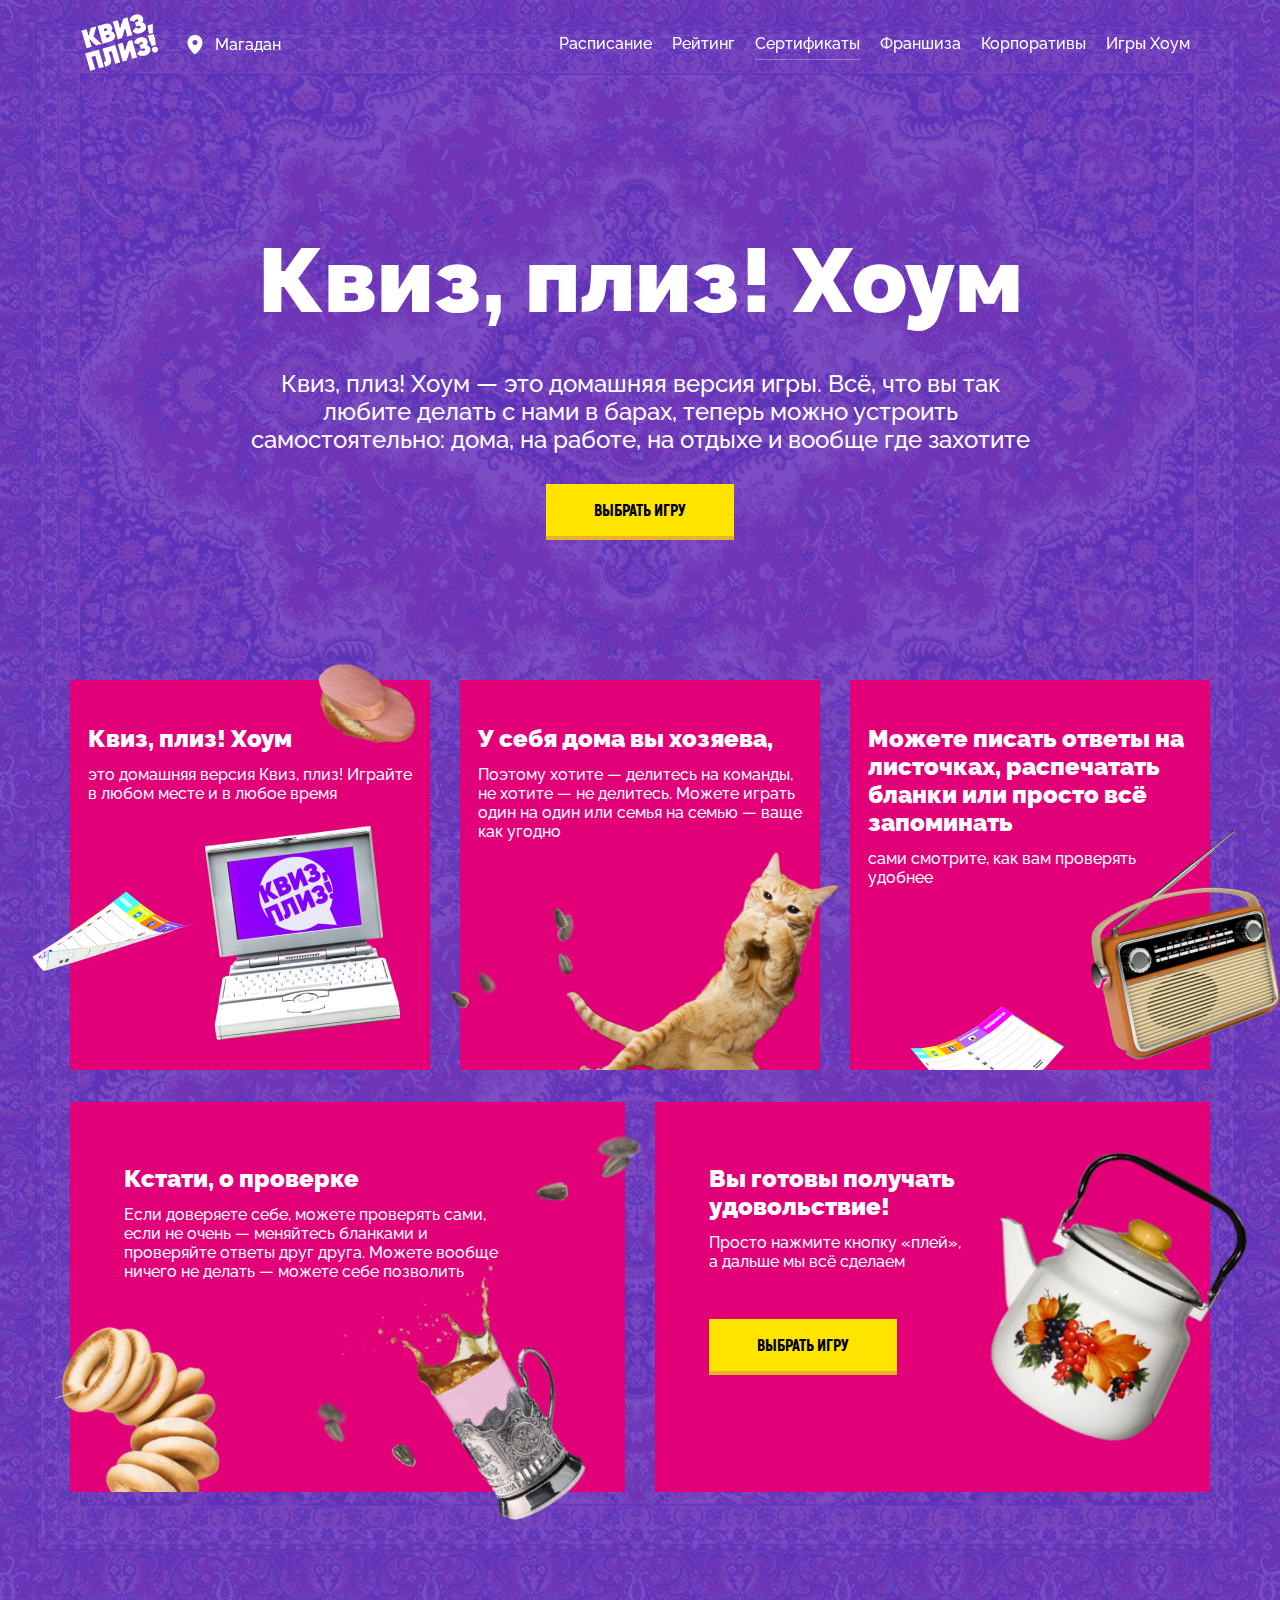
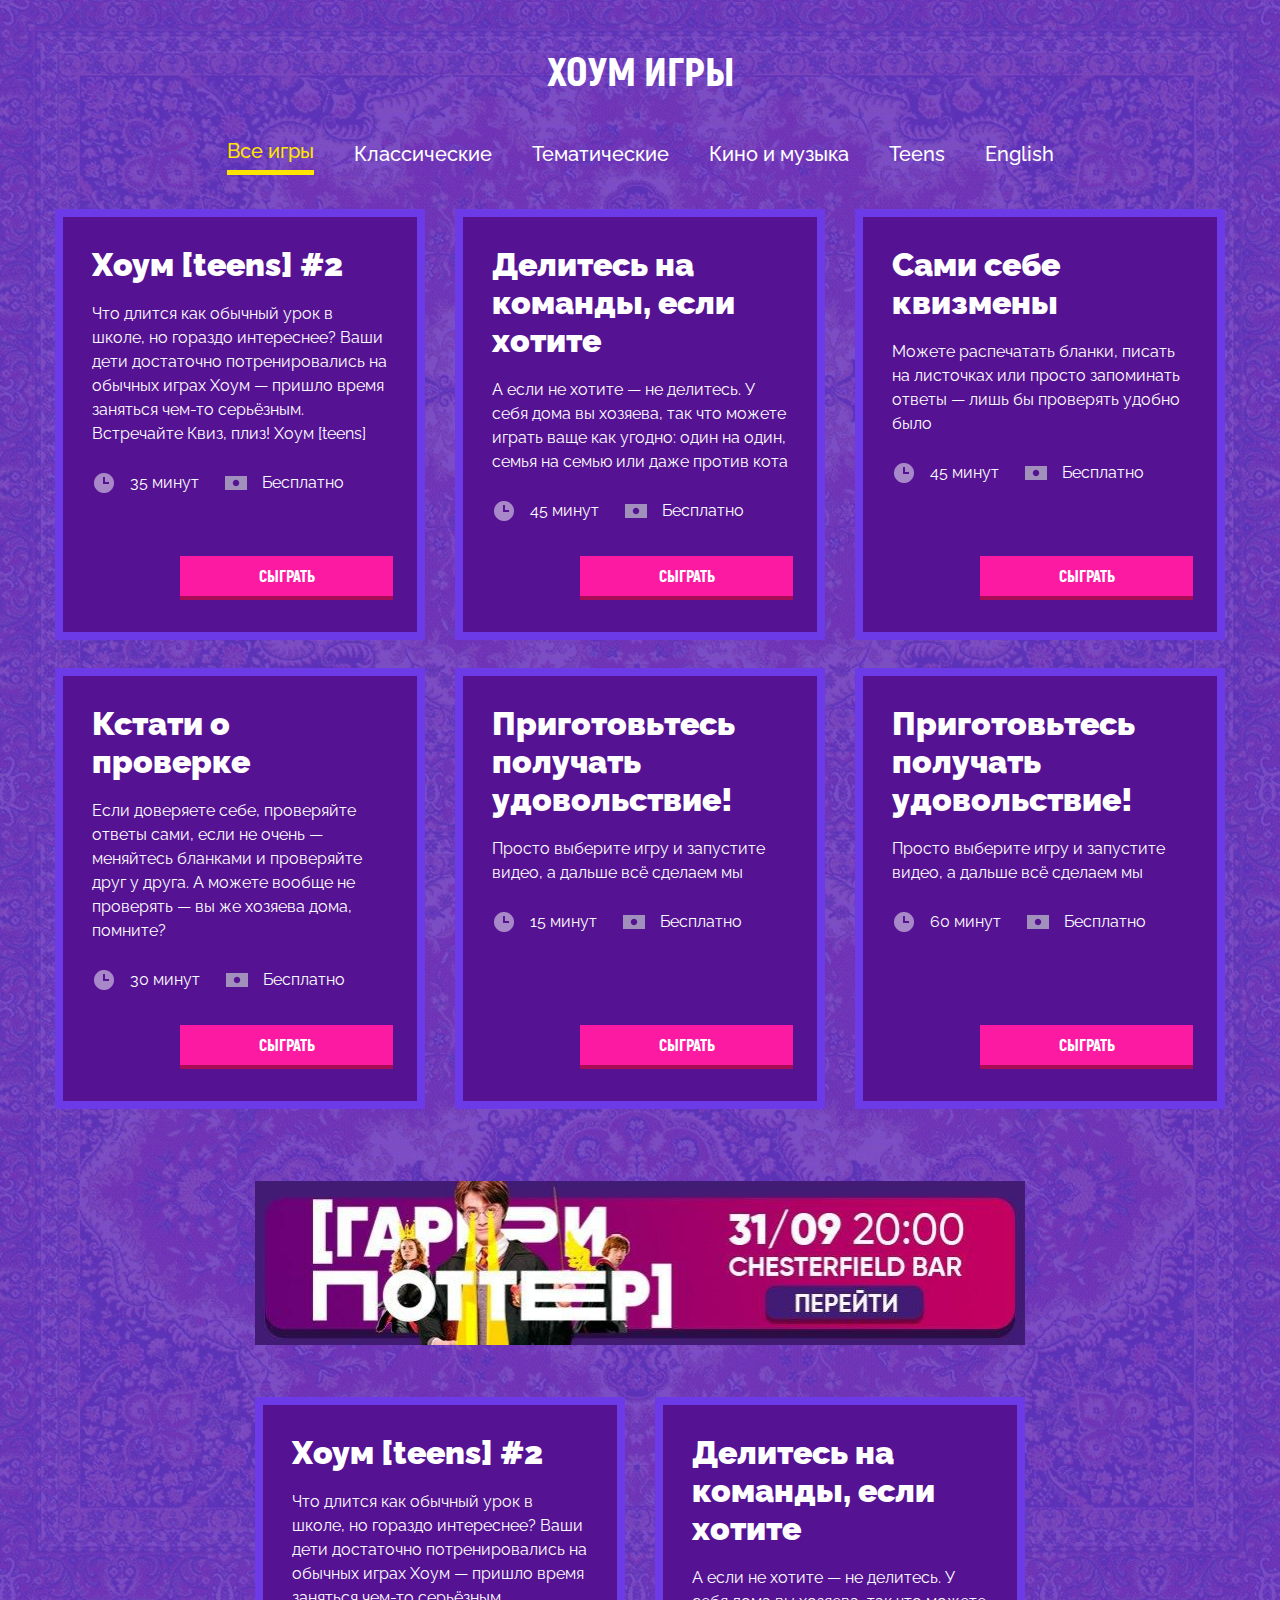
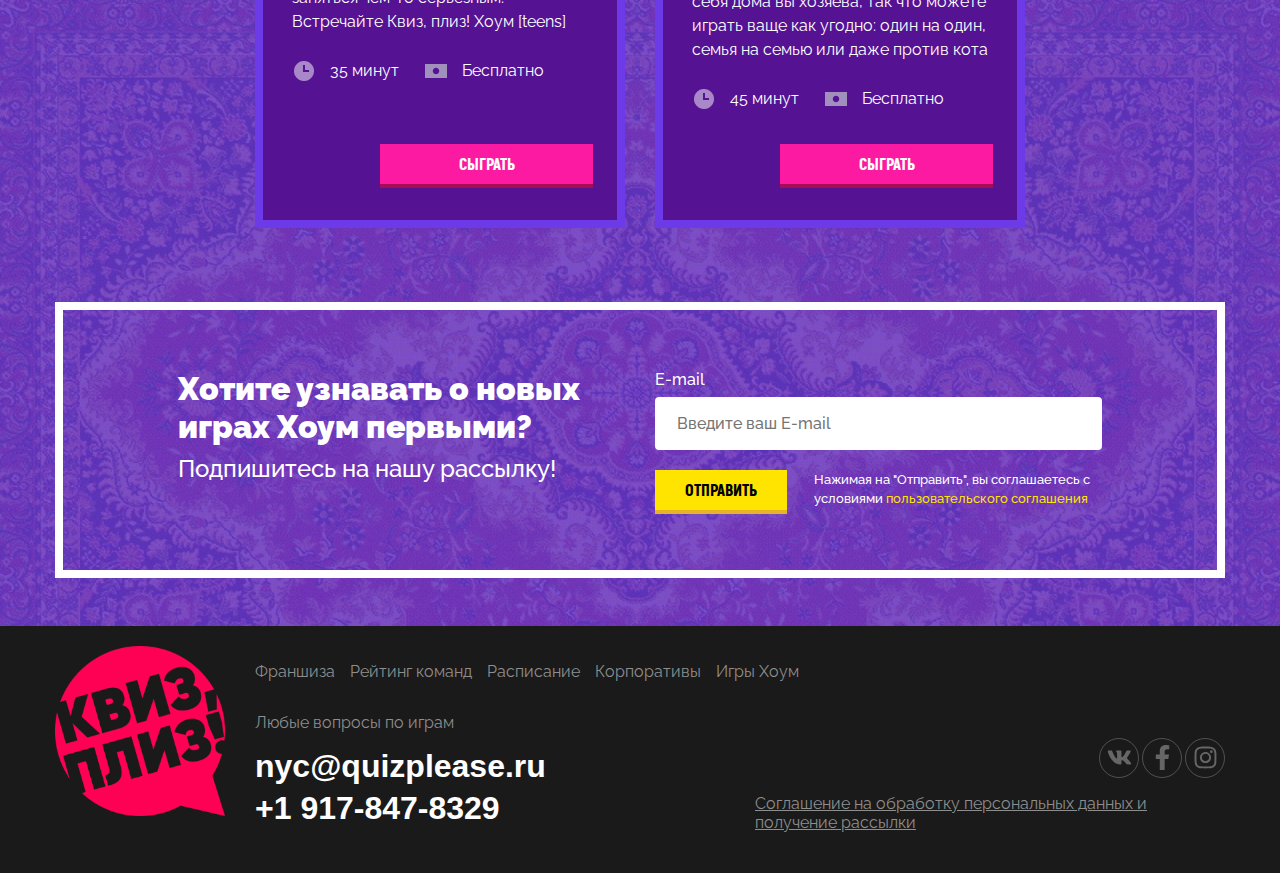
==== commit 9efdbb48: "Update Footer, Changes" ====
--- a/home.html
+++ b/home.html
@@ -43,12 +43,14 @@
     <div class="container">
         <div class="container-navbar">
             <a href="/" class="logo">
-                <img src="./images/logo.png" alt="Квиз, плиз!" title="Квиз, плиз!" class="logo-img">
+                <img src="./images/header-logo-white-2.png" alt="Квиз, плиз!" title="Квиз, плиз!" class="logo-img">
+                <img src="./images/logo-dark.svg" alt="Квиз, плиз!" title="Квиз, плиз!" class="logo-img-sticky">
             </a>
             <div class="header-region">
                 <div class="city-drop-main">
                     <div class="city-drop-tog">
-                        <img src="./images/location.png" alt="Квиз, плиз! в твоем городе!" class="location-icon">
+                        <img src="./images/pin-white.svg" alt="Квиз, плиз! в твоем городе!" class="location-icon-white">
+                        <img src="./images/pin-grey.svg" alt="Квиз, плиз! в твоем городе!" class="location-icon-gray">
                         <div class="city-drop-text">Магадан</div>
                     </div>
                     <nav class="main-city-droplist">
@@ -328,7 +330,8 @@
                 </div>
             </div>
             <div class="hamburger-menu">
-                <img src="./images/bars.png" alt="Меню" class="hamburger-menu-icon">
+                <img src="./images/burger-white.svg" alt="Меню" class="hamburger-menu-icon">
+                <img src="./images/burger-dark.svg" alt="Меню" class="hamburger-menu-icon-dark">
             </div>
             <nav role="navigation" class="menu-navbar">
                 <div class="close">&times</div>
@@ -338,7 +341,7 @@
                 <a href="/rating" class="link-navbar">
                     <div>Рейтинг</div>
                 </a>
-                <a href="/certificates" class="link-navbar">
+                <a href="/certificates" class="link-navbar active">
                     <div>Сертификаты</div>
                 </a>
                 <a href="/certificates" class="link-navbar">
@@ -347,7 +350,7 @@
                 <a href="/certificates" class="link-navbar">
                     <div>Корпоративы</div>
                 </a>
-                <a href="/home.html" class="link-navbar active">
+                <a href="/home.html" class="link-navbar">
                     <div>Игры Хоум</div>
                 </a>
             </nav>
@@ -366,7 +369,7 @@
         <a href="/" class="yellow-button">Выбрать игру</a>
     </section>
     <section class="section-info-grid">
-        <div class="container mt-5">
+        <div class="container">
             <div class="row owl-carousel d-sm-flex">
                 <div class="col-xl-4 col-lg-6 col-md-6 mt-4 mb-2">
                     <div class="grid-item grid-item-type-one">
@@ -411,7 +414,6 @@
                         </div>
                         <div class="grid-item-description">
                             сами смотрите, как вам проверять удобнее
-
                         </div>
                     </div>
                 </div>
@@ -671,78 +673,124 @@
         </div>
     </section>
 </main>
-<footer id="home-games-footer">
+<footer>
+    <!-- TODO: use container -->
     <div class="container">
         <div class="row">
-            <div class="col-12">
-                <button class="to_up d-md-none">
-                    <svg aria-hidden="true" focusable="false" data-prefix="far" data-icon="arrow-circle-up" role="img"
-                         xmlns="http://www.w3.org/2000/svg" viewBox="0 0 512 512"
-                         class="svg-inline--fa fa-arrow-circle-up fa-w-16">
-                        <path fill="currentColor"
-                              d="M256 504c137 0 248-111 248-248S393 8 256 8 8 119 8 256s111 248 248 248zm0-448c110.5 0 200 89.5 200 200s-89.5 200-200 200S56 366.5 56 256 145.5 56 256 56zM126.1 245.1l121.4-121.4c4.7-4.7 12.3-4.7 17 0l121.4 121.4c4.7 4.7 4.7 12.3 0 17l-19.6 19.6c-4.8 4.8-12.5 4.7-17.2-.2L282 211.2V372c0 6.6-5.4 12-12 12h-28c-6.6 0-12-5.4-12-12V211.2l-67.1 70.3c-4.7 4.9-12.4 5-17.2.2l-19.6-19.6c-4.7-4.7-4.7-12.3 0-17z"
-                              class=""></path>
-                    </svg>
-                    Наверх
-                </button>
+            <button class="footer-button" onclick="return scrollToUp()"><img src="./images/toup.svg" alt="наверх">наверх
+            </button>
+        </div>
+        <div class="row">
+            <div class="col-xl-2 col-lg-2 hidden-md hidden-sm hidden-xs">
+                <div class="footer-logo">
+                    <a href="/" class="w--current">
+                        <img src="./images/logo_2048.png" alt="Картинка" class="img-responsive">
+                    </a>
+                </div>
             </div>
-            <div class="col-md-2">
-                <img src="./images/home-games/dark-logo.png" alt="Квиз Плиз!">
-            </div>
-            <div class="col-md-10">
-                <div class="menu">
-                    <a href="/">Франшиза</a>
-                    <a href="/">Рейтинг команд</a>
-                    <a href="/">Расписание</a>
-                    <a href="/">Корпоративы</a>
-                    <a href="/">Игры Хоум</a>
-                </div>
+            <div class="col-xl-10 col-lg-10 col-md-12 col-sm-12 col-12">
                 <div class="row">
-                    <div class="col-md-6">
-                        <span class="any-questions">Любые вопросы по играм</span>
-                        <a href="mailto:info@quizplease.ru" class="footer-email">info@quizplease.ru</a>
-                        <a href="tel:+79568490840" class="footer-phone">+7 956 849-08-40</a>
-                    </div>
-                    <div class="col-md-6">
-                        <div class="footer-socials">
-                            <div class="vk">
-                                <svg aria-hidden="true" focusable="false" data-prefix="fab" data-icon="vk" role="img"
-                                     xmlns="http://www.w3.org/2000/svg" viewBox="0 0 576 512"
-                                     class="svg-inline--fa fa-vk fa-w-18">
-                                    <path fill="currentColor"
-                                          d="M545 117.7c3.7-12.5 0-21.7-17.8-21.7h-58.9c-15 0-21.9 7.9-25.6 16.7 0 0-30 73.1-72.4 120.5-13.7 13.7-20 18.1-27.5 18.1-3.7 0-9.4-4.4-9.4-16.9V117.7c0-15-4.2-21.7-16.6-21.7h-92.6c-9.4 0-15 7-15 13.5 0 14.2 21.2 17.5 23.4 57.5v86.8c0 19-3.4 22.5-10.9 22.5-20 0-68.6-73.4-97.4-157.4-5.8-16.3-11.5-22.9-26.6-22.9H38.8c-16.8 0-20.2 7.9-20.2 16.7 0 15.6 20 93.1 93.1 195.5C160.4 378.1 229 416 291.4 416c37.5 0 42.1-8.4 42.1-22.9 0-66.8-3.4-73.1 15.4-73.1 8.7 0 23.7 4.4 58.7 38.1 40 40 46.6 57.9 69 57.9h58.9c16.8 0 25.3-8.4 20.4-25-11.2-34.9-86.9-106.7-90.3-111.5-8.7-11.2-6.2-16.2 0-26.2.1-.1 72-101.3 79.4-135.6z"
-                                          class=""></path>
-                                </svg>
+                    <div class="col-xl-12 col-lg-12 col-md-12 col-sm-12 col-12">
+                        <nav class="footer-nav">
+                            <ul>
+                                <li><a href="/franshiza">Франшиза</a></li>
+                                <li><a href="/rating">Рейтинг команд</a>
+                                </li>
+                                <li><a href="/schedule">Расписание</a>
+                                </li>
+                                <li><a href="/corp">Корпоративы</a>
+                                </li>
+                                <li><a href="/home-game">Игры Хоум</a></li>
+                            </ul>
+                        </nav>
+                    </div>
+                </div>
+                <div class="row">
+                    <div class="col-xl-6 col-lg-6 col-md-6 col-sm-6 col-6">
+                        <div class="footer-contact">
+                            <p>Любые вопросы по играм</p>
+                            <ul>
+                                <li>
+                                    <a href="mailto:nyc@quizplease.ru">nyc@quizplease.ru</a>
+                                </li>
+                                <li>
+                                    <a class="footer-phone" href="tel:+1 917-847-8329"> +1 917-847-8329</a>
+                                </li>
+                            </ul>
+                        </div>
+                    </div>
+                    <div class="col-xl-6 col-lg-6 col-md-6 col-sm-6 col-6  end-xl end-lg end-md end-sm end-xs">
+                        <div class="row">
+                            <div class="hidden-xl hidden-lg col-md-12 col-sm-12 col-12">
+                                <div class="footer-logo">
+                                    <a href="/" class="w--current">
+                                        <img src="./images/logo_2048.png" alt="Картинка" class="img-responsive">
+                                    </a>
+                                </div>
                             </div>
-                            <div class="facebook">
-                                <svg aria-hidden="true" focusable="false" data-prefix="fab" data-icon="facebook-f"
-                                     role="img" xmlns="http://www.w3.org/2000/svg" viewBox="0 0 320 512"
-                                     class="svg-inline--fa fa-facebook-f fa-w-10">
-                                    <path fill="currentColor"
-                                          d="M279.14 288l14.22-92.66h-88.91v-60.13c0-25.35 12.42-50.06 52.24-50.06h40.42V6.26S260.43 0 225.36 0c-73.22 0-121.08 44.38-121.08 124.72v70.62H22.89V288h81.39v224h100.17V288z"
-                                          class=""></path>
-                                </svg>
+                            <div class="col-xl-12 col-lg-12 col-md-12 col-sm-12 col-12">
+                                <div class="footer-soc">
+                                    <ul>
+                                        <li>
+                                            <a target="_blank"
+                                               href="https://vk.com/quizplease_nyc">
+                                                <svg aria-hidden="true" focusable="false" data-prefix="fab" data-icon="vk" role="img"
+                                                     xmlns="http://www.w3.org/2000/svg" viewBox="0 0 576 512"
+                                                     class="svg-inline--fa fa-vk fa-w-18">
+                                                    <path fill="currentColor"
+                                                          d="M545 117.7c3.7-12.5 0-21.7-17.8-21.7h-58.9c-15 0-21.9 7.9-25.6 16.7 0 0-30 73.1-72.4 120.5-13.7 13.7-20 18.1-27.5 18.1-3.7 0-9.4-4.4-9.4-16.9V117.7c0-15-4.2-21.7-16.6-21.7h-92.6c-9.4 0-15 7-15 13.5 0 14.2 21.2 17.5 23.4 57.5v86.8c0 19-3.4 22.5-10.9 22.5-20 0-68.6-73.4-97.4-157.4-5.8-16.3-11.5-22.9-26.6-22.9H38.8c-16.8 0-20.2 7.9-20.2 16.7 0 15.6 20 93.1 93.1 195.5C160.4 378.1 229 416 291.4 416c37.5 0 42.1-8.4 42.1-22.9 0-66.8-3.4-73.1 15.4-73.1 8.7 0 23.7 4.4 58.7 38.1 40 40 46.6 57.9 69 57.9h58.9c16.8 0 25.3-8.4 20.4-25-11.2-34.9-86.9-106.7-90.3-111.5-8.7-11.2-6.2-16.2 0-26.2.1-.1 72-101.3 79.4-135.6z"
+                                                          class=""></path>
+                                                </svg>
+                                            </a>
+                                        </li>
+                                        <li>
+                                            <a target="_blank"
+
+                                               href="https://www.facebook.com/quizpleasenewyork/">
+                                                <svg aria-hidden="true" focusable="false" data-prefix="fab" data-icon="facebook-f"
+                                                     role="img" xmlns="http://www.w3.org/2000/svg" viewBox="0 0 320 512"
+                                                     class="svg-inline--fa fa-facebook-f fa-w-10">
+                                                    <path fill="currentColor"
+                                                          d="M279.14 288l14.22-92.66h-88.91v-60.13c0-25.35 12.42-50.06 52.24-50.06h40.42V6.26S260.43 0 225.36 0c-73.22 0-121.08 44.38-121.08 124.72v70.62H22.89V288h81.39v224h100.17V288z"
+                                                          class=""></path>
+                                                </svg>
+                                            </a>
+                                        </li>
+                                        <li>
+                                            <a target="_blank"
+
+                                               href="https://www.instagram.com/quizplease_nyc/">
+                                                <svg aria-hidden="true" focusable="false" data-prefix="fab" data-icon="instagram"
+                                                     role="img" xmlns="http://www.w3.org/2000/svg" viewBox="0 0 448 512"
+                                                     class="svg-inline--fa fa-instagram fa-w-14">
+                                                    <path fill="currentColor"
+                                                          d="M224.1 141c-63.6 0-114.9 51.3-114.9 114.9s51.3 114.9 114.9 114.9S339 319.5 339 255.9 287.7 141 224.1 141zm0 189.6c-41.1 0-74.7-33.5-74.7-74.7s33.5-74.7 74.7-74.7 74.7 33.5 74.7 74.7-33.6 74.7-74.7 74.7zm146.4-194.3c0 14.9-12 26.8-26.8 26.8-14.9 0-26.8-12-26.8-26.8s12-26.8 26.8-26.8 26.8 12 26.8 26.8zm76.1 27.2c-1.7-35.9-9.9-67.7-36.2-93.9-26.2-26.2-58-34.4-93.9-36.2-37-2.1-147.9-2.1-184.9 0-35.8 1.7-67.6 9.9-93.9 36.1s-34.4 58-36.2 93.9c-2.1 37-2.1 147.9 0 184.9 1.7 35.9 9.9 67.7 36.2 93.9s58 34.4 93.9 36.2c37 2.1 147.9 2.1 184.9 0 35.9-1.7 67.7-9.9 93.9-36.2 26.2-26.2 34.4-58 36.2-93.9 2.1-37 2.1-147.8 0-184.8zM398.8 388c-7.8 19.6-22.9 34.7-42.6 42.6-29.5 11.7-99.5 9-132.1 9s-102.7 2.6-132.1-9c-19.6-7.8-34.7-22.9-42.6-42.6-11.7-29.5-9-99.5-9-132.1s-2.6-102.7 9-132.1c7.8-19.6 22.9-34.7 42.6-42.6 29.5-11.7 99.5-9 132.1-9s102.7-2.6 132.1 9c19.6 7.8 34.7 22.9 42.6 42.6 11.7 29.5 9 99.5 9 132.1s2.7 102.7-9 132.1z"
+                                                          class=""></path>
+                                                </svg>
+                                            </a>
+                                        </li>
+                                    </ul>
+                                </div>
                             </div>
-                            <div class="instagram">
-                                <svg aria-hidden="true" focusable="false" data-prefix="fab" data-icon="instagram"
-                                     role="img" xmlns="http://www.w3.org/2000/svg" viewBox="0 0 448 512"
-                                     class="svg-inline--fa fa-instagram fa-w-14">
-                                    <path fill="currentColor"
-                                          d="M224.1 141c-63.6 0-114.9 51.3-114.9 114.9s51.3 114.9 114.9 114.9S339 319.5 339 255.9 287.7 141 224.1 141zm0 189.6c-41.1 0-74.7-33.5-74.7-74.7s33.5-74.7 74.7-74.7 74.7 33.5 74.7 74.7-33.6 74.7-74.7 74.7zm146.4-194.3c0 14.9-12 26.8-26.8 26.8-14.9 0-26.8-12-26.8-26.8s12-26.8 26.8-26.8 26.8 12 26.8 26.8zm76.1 27.2c-1.7-35.9-9.9-67.7-36.2-93.9-26.2-26.2-58-34.4-93.9-36.2-37-2.1-147.9-2.1-184.9 0-35.8 1.7-67.6 9.9-93.9 36.1s-34.4 58-36.2 93.9c-2.1 37-2.1 147.9 0 184.9 1.7 35.9 9.9 67.7 36.2 93.9s58 34.4 93.9 36.2c37 2.1 147.9 2.1 184.9 0 35.9-1.7 67.7-9.9 93.9-36.2 26.2-26.2 34.4-58 36.2-93.9 2.1-37 2.1-147.8 0-184.8zM398.8 388c-7.8 19.6-22.9 34.7-42.6 42.6-29.5 11.7-99.5 9-132.1 9s-102.7 2.6-132.1-9c-19.6-7.8-34.7-22.9-42.6-42.6-11.7-29.5-9-99.5-9-132.1s-2.6-102.7 9-132.1c7.8-19.6 22.9-34.7 42.6-42.6 29.5-11.7 99.5-9 132.1-9s102.7-2.6 132.1 9c19.6 7.8 34.7 22.9 42.6 42.6 11.7 29.5 9 99.5 9 132.1s2.7 102.7-9 132.1z"
-                                          class=""></path>
-                                </svg>
+                            <div class="col-xl-12 col-12 start-xl start-lg start-md  hidden-xs">
+                                <div class="footer-agreement">
+                                    <a target="_blank" href="/agreement">Соглашение на обработку персональных данных и
+                                        получение рассылки</a>
+                                </div>
                             </div>
                         </div>
-                        <div class="personal-data">
-                            <a href="/">Соглашение на обработку персональных данных и получение рассылки</a>
-                        </div>
+                    </div>
+                </div>
+                <div class="col-sm-12  col-12 ant-center-sm ant-center-xs hidden-xl hidden-lg hidden-md">
+                    <div class="footer-agreement">
+                        <a target="_blank" href="/agreement">Соглашение на обработку персональных данных и получение
+                            рассылки</a>
                     </div>
                 </div>
             </div>
         </div>
     </div>
-</footer>
-<!-- SCRIPTS -->
+</footer><!-- SCRIPTS -->
 <script src="libs/jquery-3.5.1.min.js"></script>
 <script src="libs/owl/owl.carousel.min.js"></script>
 <script src="libs/owl/owlcarousel2-filter.min.js"></script>
--- a/css/style.css
+++ b/css/style.css
@@ -94,21 +94,45 @@
 
 #header {
     display: flex;
-    height: 60px;
+    height: 90px;
     position: fixed;
     top: 0;
     left: 0;
     right: 0;
     z-index: 999;
     transition: all 0.2s ease;
-    padding-top: 30px;
+    align-items: center;
+}
+
+#header .logo-img-sticky {
+    display: none;
+}
+
+#header.sticky .logo-img-sticky {
+    display: block;
+    width: 80px;
+}
+
+#header.sticky .logo-img {
+    display: none;
 }
 
 #header.sticky {
-    background-color: rgba(1, 3, 25, .95);
+    background-color: rgba(255, 255, 255, 1);
     padding-top: 0px;
 
 }
+
+#header.sticky .link-navbar {
+    color: #fff;
+
+}
+
+#header.sticky .link-navbar.active {
+    border-bottom: 1px solid rgba(0, 0, 0, 0.3);
+
+}
+
 
 *:not(body):not(html)::-webkit-scrollbar-button {
     background-image: url('');
@@ -315,7 +339,6 @@
 }
 
 
-
 .video-instruction-box-lg {
     display: none;
 }
@@ -359,8 +382,8 @@
 
 }
 
-.city-drop-text {
-    font-weight: 600;
+#header.sticky .city-drop-text {
+    color: #010319;
 }
 
 .city-drop-tog {
@@ -422,7 +445,7 @@
 
 .menu-navbar.open {
     position: fixed;
-    top: 59px;
+    top: 90px;
     left: 0;
     right: 0;
     z-index: 99;
@@ -491,8 +514,41 @@
     margin-right: 10px;
 }
 
+
+.location-icon-white {
+    width: 20px;
+    margin-right: 10px;
+}
+
+#header .location-icon-gray {
+    display: none;
+}
+
+#header.sticky .location-icon-gray {
+    display: block;
+    width: 20px;
+    margin-right: 10px;
+}
+
+#header.sticky .location-icon-white {
+    display: none;
+}
+
 .hamburger-menu-icon {
     width: 25px;
+}
+
+.hamburger-menu-icon-dark {
+    display: none;
+}
+
+#header.sticky .hamburger-menu-icon-dark {
+    display: block;
+    width: 25px;
+}
+
+#header.sticky .hamburger-menu-icon {
+    display: none;
 }
 
 .hamburger-menu {
@@ -1612,6 +1668,111 @@
     line-height: 20px;
 }
 
+.logo-img, .logo-img-sticky {
+    width: 54px;
+}
+
+
+.footer-button {
+    display: none;
+    border: none;
+
+}
+
+.footer-logo {
+    text-align: end;
+    text-align: -webkit-right;
+}
+
+footer a {
+    color: inherit;
+    text-decoration: none;
+
+}
+
+
+.footer-nav ul {
+    display: flex;
+    flex-wrap: wrap;
+    justify-content: flex-start;
+}
+
+.footer-nav li {
+    margin-right: 15px;
+}
+
+.footer-contact ul {
+    margin-top: 10px;
+}
+
+footer ol, footer ul {
+    list-style: none;
+    padding-left: 0px;
+}
+
+.footer-contact li {
+    margin-bottom: 5px;
+}
+
+.footer-contact a {
+    font: 900 32px Akrobat, Arial, Helvetica, sans-serif;
+    color: #fff;
+}
+
+.img-responsive {
+    display: block;
+    max-width: 100%;
+    height: auto;
+}
+
+.footer-soc {
+    margin-top: 25px;
+}
+
+
+.footer-soc ul {
+    float: right;
+    display: inline-block;
+
+}
+
+.footer-soc li {
+    float: left;
+}
+
+.footer-soc a {
+    display: flex;
+
+    width: 40px;
+    height: 40px;
+    border: 1px solid rgba(204, 204, 204, 0.3);
+    border-radius: 50%;
+    position: relative;
+
+    align-items: center;
+    justify-content: center;
+
+    margin-left: 3px;
+}
+
+.footer-agreement a {
+    text-decoration: underline;
+}
+
+.footer-soc svg {
+    width: 25px;
+    height: 25px;
+    color: #666;
+}
+
+footer {
+    padding-top: 20px;
+    padding-bottom: 30px;
+    background: #1a1a1a;
+    font: 16px Raleway, Arial, Helvetica, sans-serif;
+    color: #8e8e8e;
+}
+
 @media (min-width: 375px) {
 
     .first-screen .logo-neon {
@@ -1819,6 +1980,19 @@
 }
 
 @media (min-width: 992px) {
+    .logo-img, .logo-img-sticky {
+        width: auto;
+    }
+
+    #header.sticky .link-navbar {
+        color: #010319;
+    }
+
+
+    #header.sticky .link-navbar.active {
+        border-bottom: 1px solid rgba(0, 0, 0, 0.3);
+
+    }
 
 
     .atmosphere .description {
@@ -2481,3 +2655,128 @@
         left: -40px;
     }
 }
+
+.center-xs {
+    -ms-flex-pack: center;
+    -webkit-box-pack: center;
+    justify-content: center;
+    text-align: center;
+}
+
+@media only screen and (min-width: 576px) {
+    .center-sm {
+        justify-content: center;
+        text-align: center;
+    }
+}
+
+@media only screen and (max-width: 575px) {
+    .hidden-xs {
+        display: none;
+    }
+}
+
+@media only screen and (min-width: 576px) and (max-width: 767px) {
+    .hidden-sm {
+        display: none;
+    }
+}
+
+@media only screen and (min-width: 768px) and (max-width: 991px) {
+    .hidden-md {
+        display: none;
+    }
+}
+
+@media only screen and (min-width: 992px) and (max-width: 1199px) {
+    .hidden-lg {
+        display: none;
+    }
+}
+
+@media only screen and (min-width: 1200px) {
+    .hidden-xl {
+        display: none;
+    }
+}
+
+@media (max-width: 991px) {
+    .footer-phone {
+        font-size: 25px;
+    }
+
+    .footer-logo img {
+        max-height: 116px;
+    }
+
+    .footer-soc {
+        margin-top: 15px;
+    }
+
+    .footer-button * {
+        margin: 0 5px;
+    }
+
+    .footer-button {
+        display: flex;
+        align-items: center;
+        justify-content: center;
+        width: 90%;
+        padding: 10px 0;
+        text-transform: uppercase;
+        color: #fff;
+        font: 900 20px Akrobat, Arial, Helvetica, sans-serif;
+        background: rgba(255, 255, 255, 0.1);
+        border-radius: 2px;
+        margin: auto;
+        margin-bottom: 20px;
+    }
+
+    .footer-logo {
+        margin-top: 25px;
+    }
+
+    .hidden-sm {
+        display: none !important;
+    }
+}
+
+@media (max-width: 767px) {
+    footer {
+        font-size: 12px;
+    }
+
+    .footer-logo img {
+        max-height: 70px;
+    }
+
+    .footer-contact {
+        margin-top: 25px;
+    }
+
+    .footer-contact a {
+        font-size: 14px;
+    }
+
+    .hidden-xs {
+        display: none !important;
+    }
+}
+
+@media (max-width: 630px) {
+    footer {
+        margin-top: 0;
+    }
+}
+
+@media (max-width: 321px) {
+    .footer-phone {
+        font-size: 20px;
+    }
+}
+
+
+
+
+
+
--- a/css/home-games.css
+++ b/css/home-games.css
@@ -40,6 +40,7 @@
 .home-games-page .section-info-grid {
   overflow: hidden;
   padding-bottom: 50px;
+  margin-top: 120px;
 }
 .home-games-page .section-info-grid .row.owl-carousel {
   margin-right: 0px;
@@ -693,10 +694,12 @@
     margin-top: 100px;
   }
   .home-games-page .section-games .games-tabs-item {
-    margin: 20px;
+    margin: 20px 20px 30px 20px;
+    font-size: 20px;
   }
   .home-games-page .section-home-games-form-container {
     padding: 60px 100px;
+    margin-top: 50px;
   }
   .home-games-page .section-home-games-form-container .form-caption {
     margin-top: 5px;
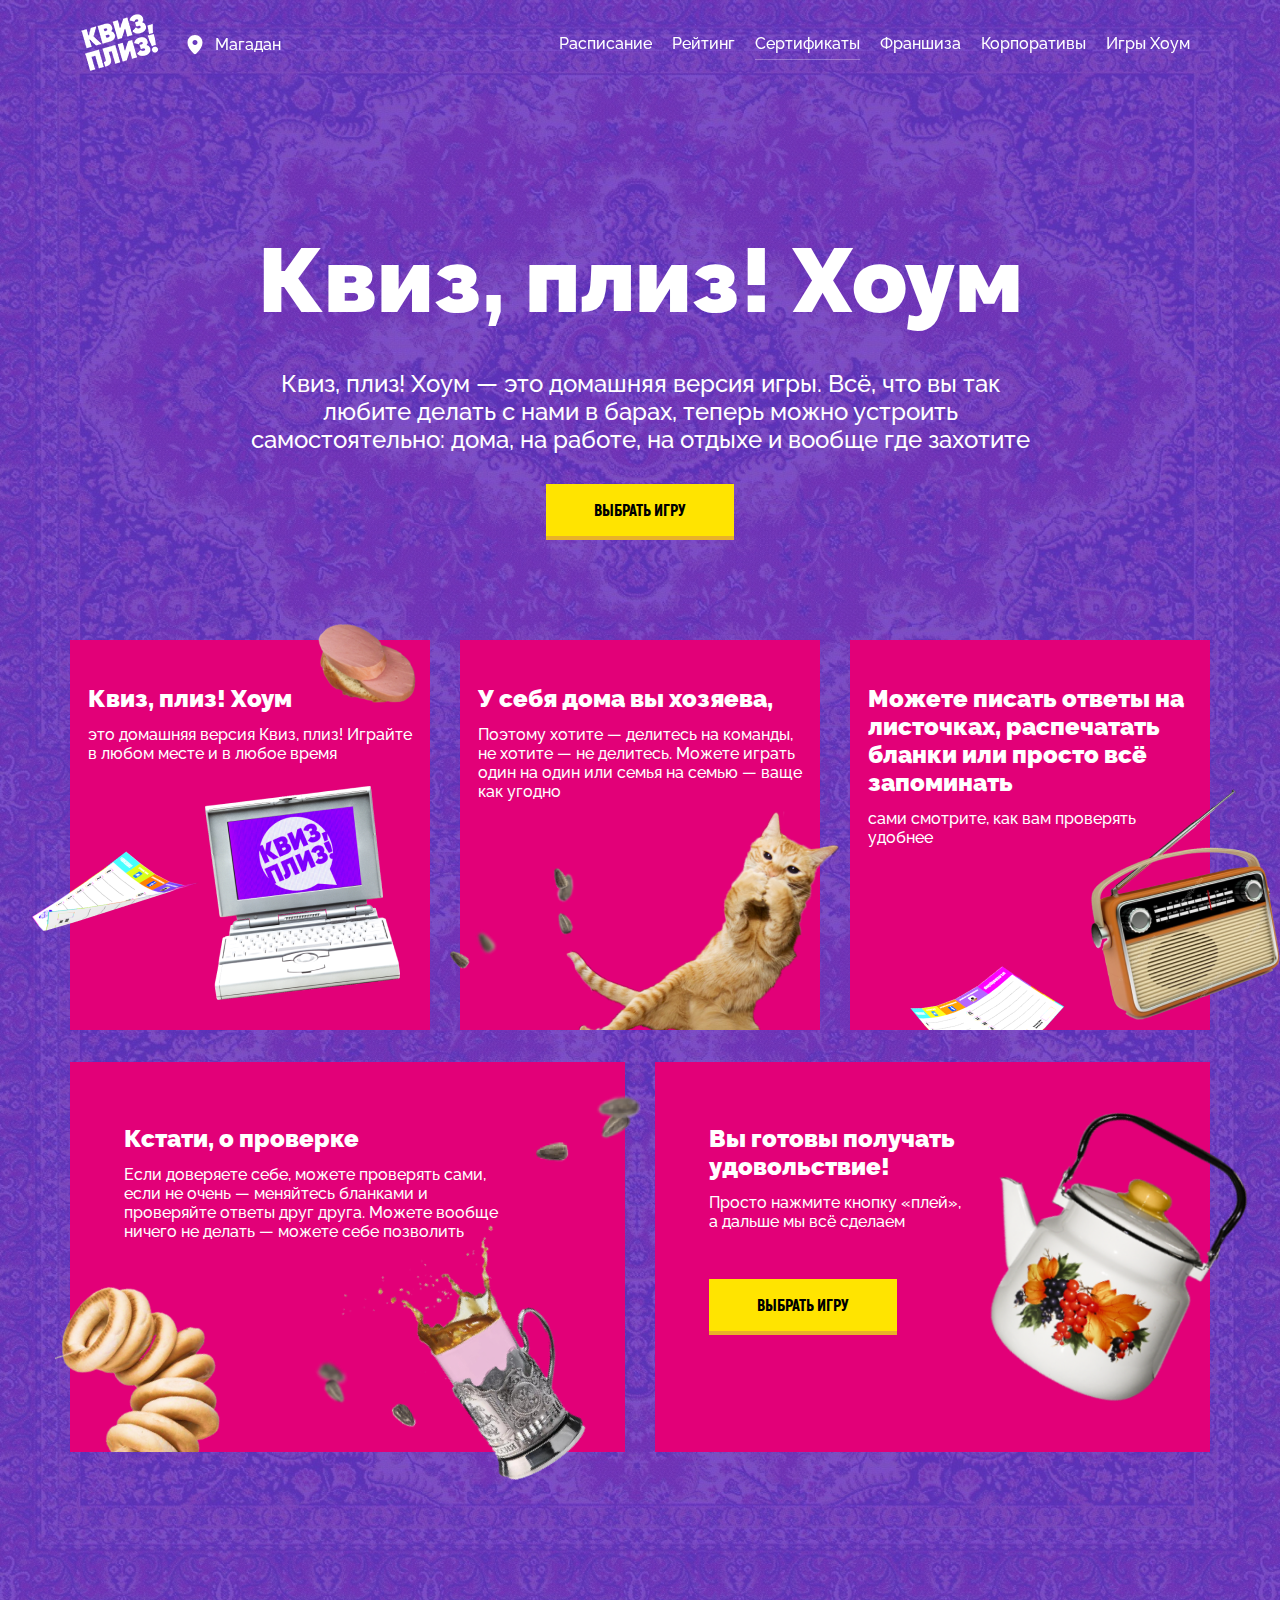
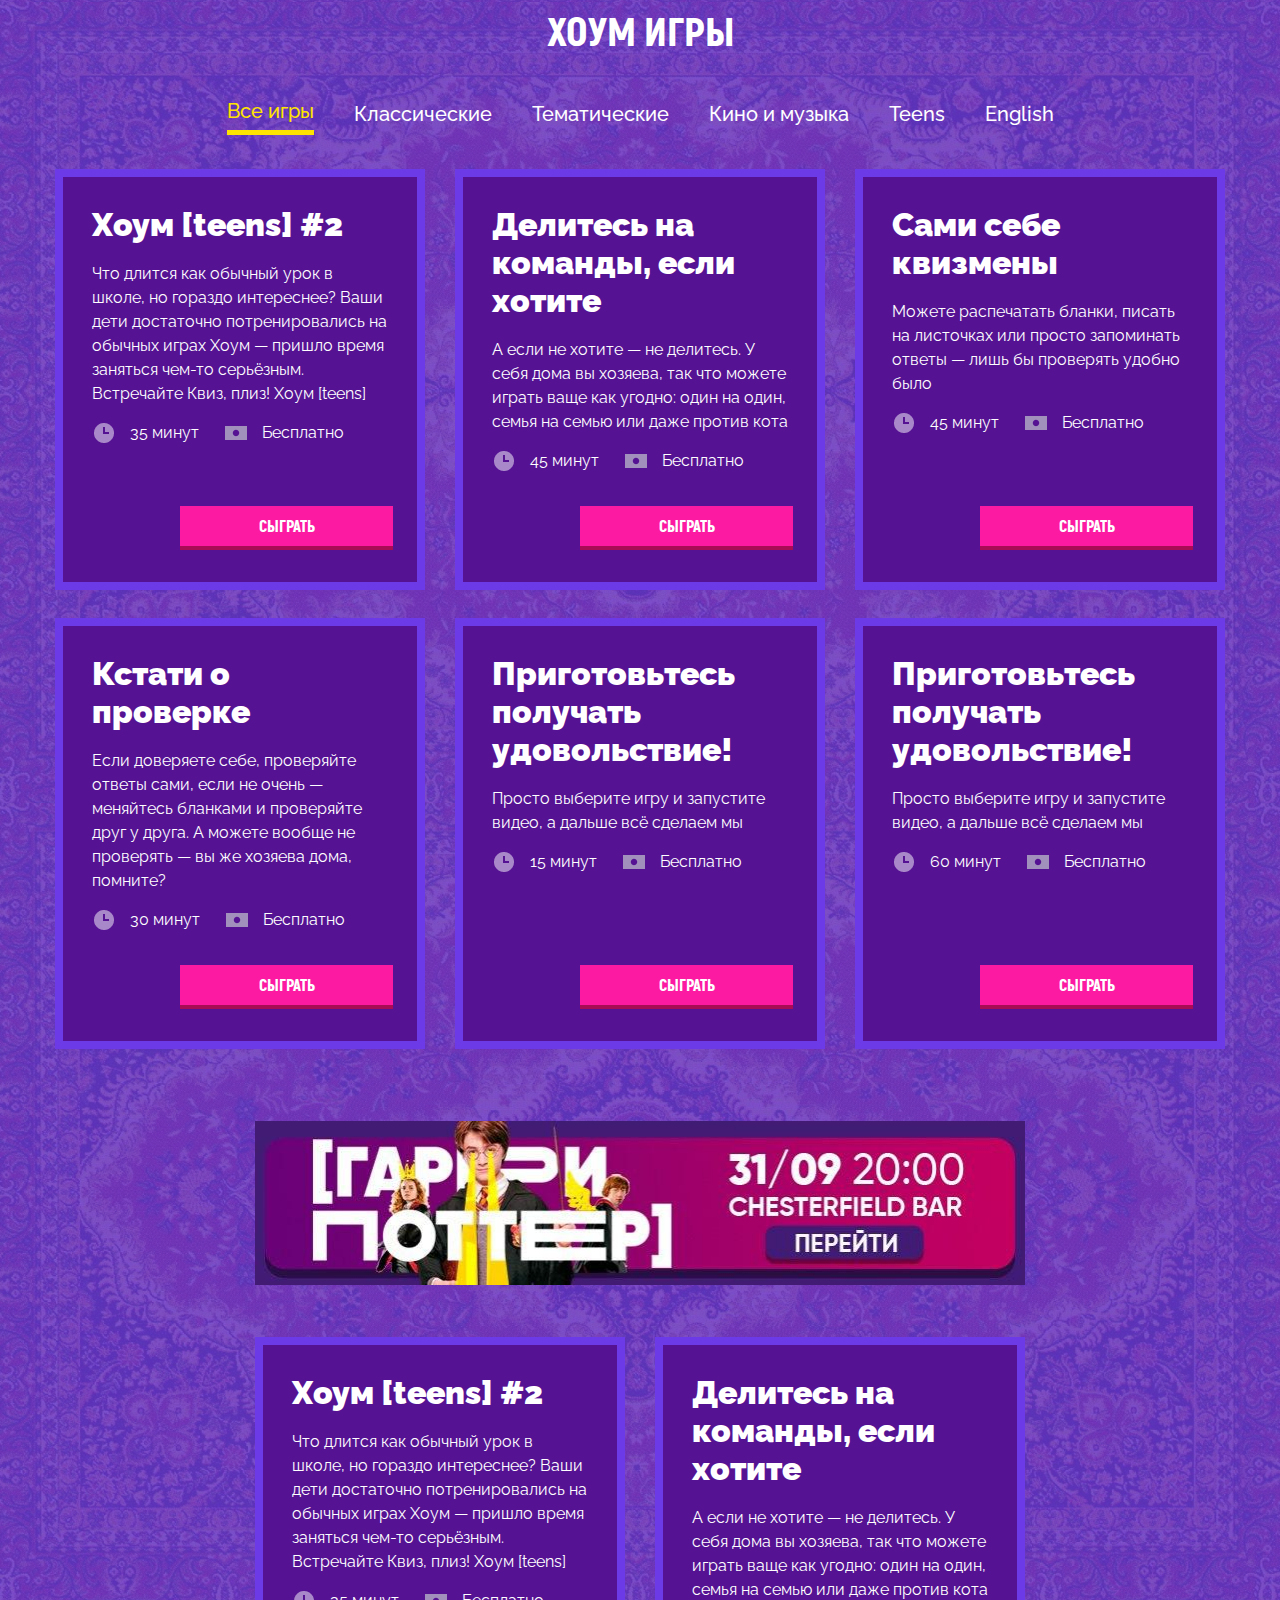
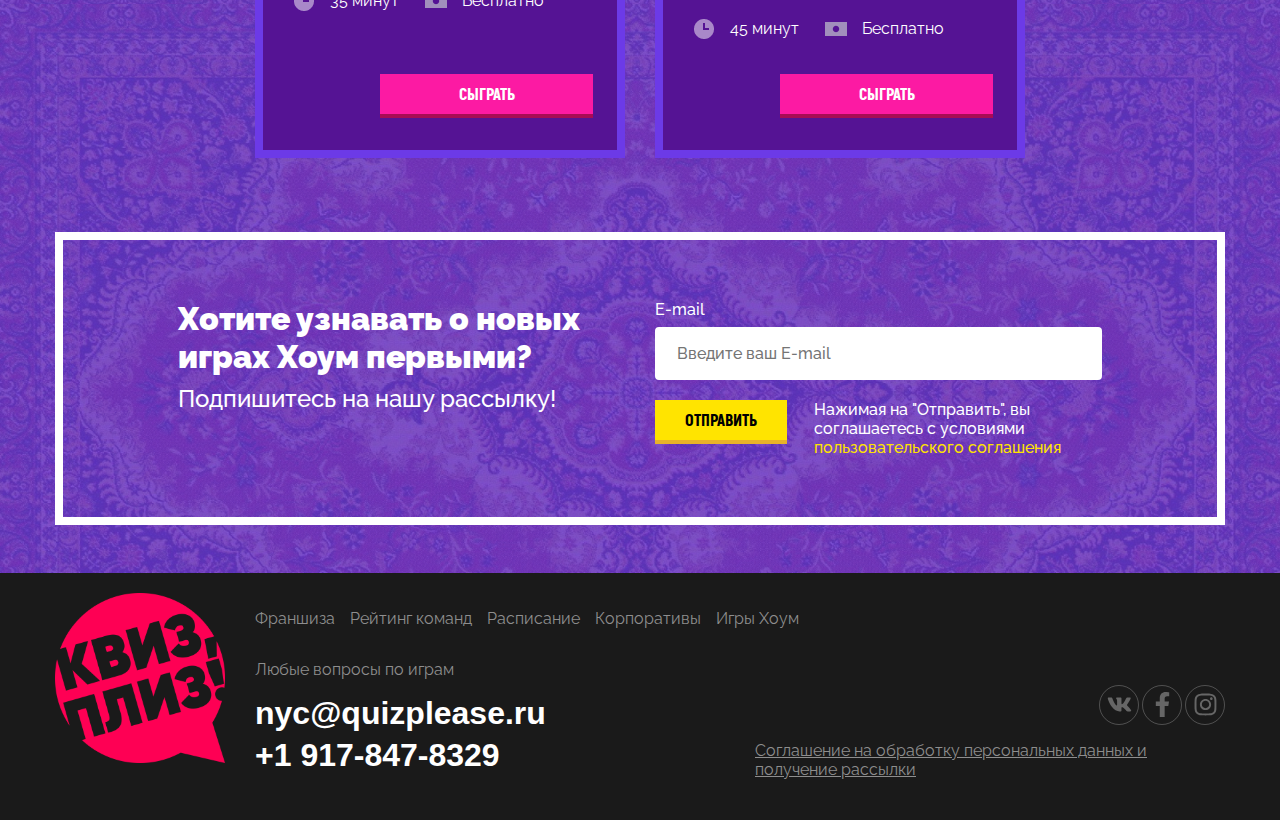
==== commit f64dc173: "Changes 19.10.2020" ====
--- a/home.html
+++ b/home.html
@@ -674,10 +674,9 @@
     </section>
 </main>
 <footer>
-    <!-- TODO: use container -->
     <div class="container">
         <div class="row">
-            <button class="footer-button" onclick="return scrollToUp()"><img src="./images/toup.svg" alt="наверх">наверх
+            <button class="footer-button" id="scroller"><img src="./images/toup.svg" alt="наверх">наверх
             </button>
         </div>
         <div class="row">
@@ -790,7 +789,8 @@
             </div>
         </div>
     </div>
-</footer><!-- SCRIPTS -->
+</footer>
+<!-- SCRIPTS -->
 <script src="libs/jquery-3.5.1.min.js"></script>
 <script src="libs/owl/owl.carousel.min.js"></script>
 <script src="libs/owl/owlcarousel2-filter.min.js"></script>
--- a/css/home-games.css
+++ b/css/home-games.css
@@ -40,7 +40,7 @@
 .home-games-page .section-info-grid {
   overflow: hidden;
   padding-bottom: 50px;
-  margin-top: 120px;
+  margin-top: 80px;
 }
 .home-games-page .section-info-grid .row.owl-carousel {
   margin-right: 0px;
@@ -183,6 +183,7 @@
   line-height: 28px;
   color: #FFFFFF;
   text-align: center;
+  margin-top: 0px;
 }
 .home-games-page .section-games .games-tabs {
   display: flex;
@@ -215,7 +216,7 @@
   background: #551394;
   border: 8px solid #6C3AE7;
   box-sizing: border-box;
-  padding: 12px;
+  padding: 22px 12px;
   height: 100%;
   position: relative;
 }
@@ -247,7 +248,7 @@
   color: #FFFFFF;
 }
 .home-games-page .section-games .games-container .game-meta {
-  margin-top: 25px;
+  margin-top: 15px;
   margin-bottom: 80px;
   display: block;
 }
@@ -274,9 +275,10 @@
   color: white;
   width: 100%;
   text-align: center;
-  padding: 5px 15px;
+  padding: 10px 15px;
   outline: none;
   margin-bottom: 15px;
+  text-align-last: center;
 }
 .home-games-page .section-games .games-select option {
   color: black;
@@ -342,7 +344,7 @@
   font-family: Raleway;
   font-style: normal;
   font-weight: 500;
-  font-size: 13px;
+  font-size: 16px;
   line-height: 19px;
   color: #FFFFFF;
 }
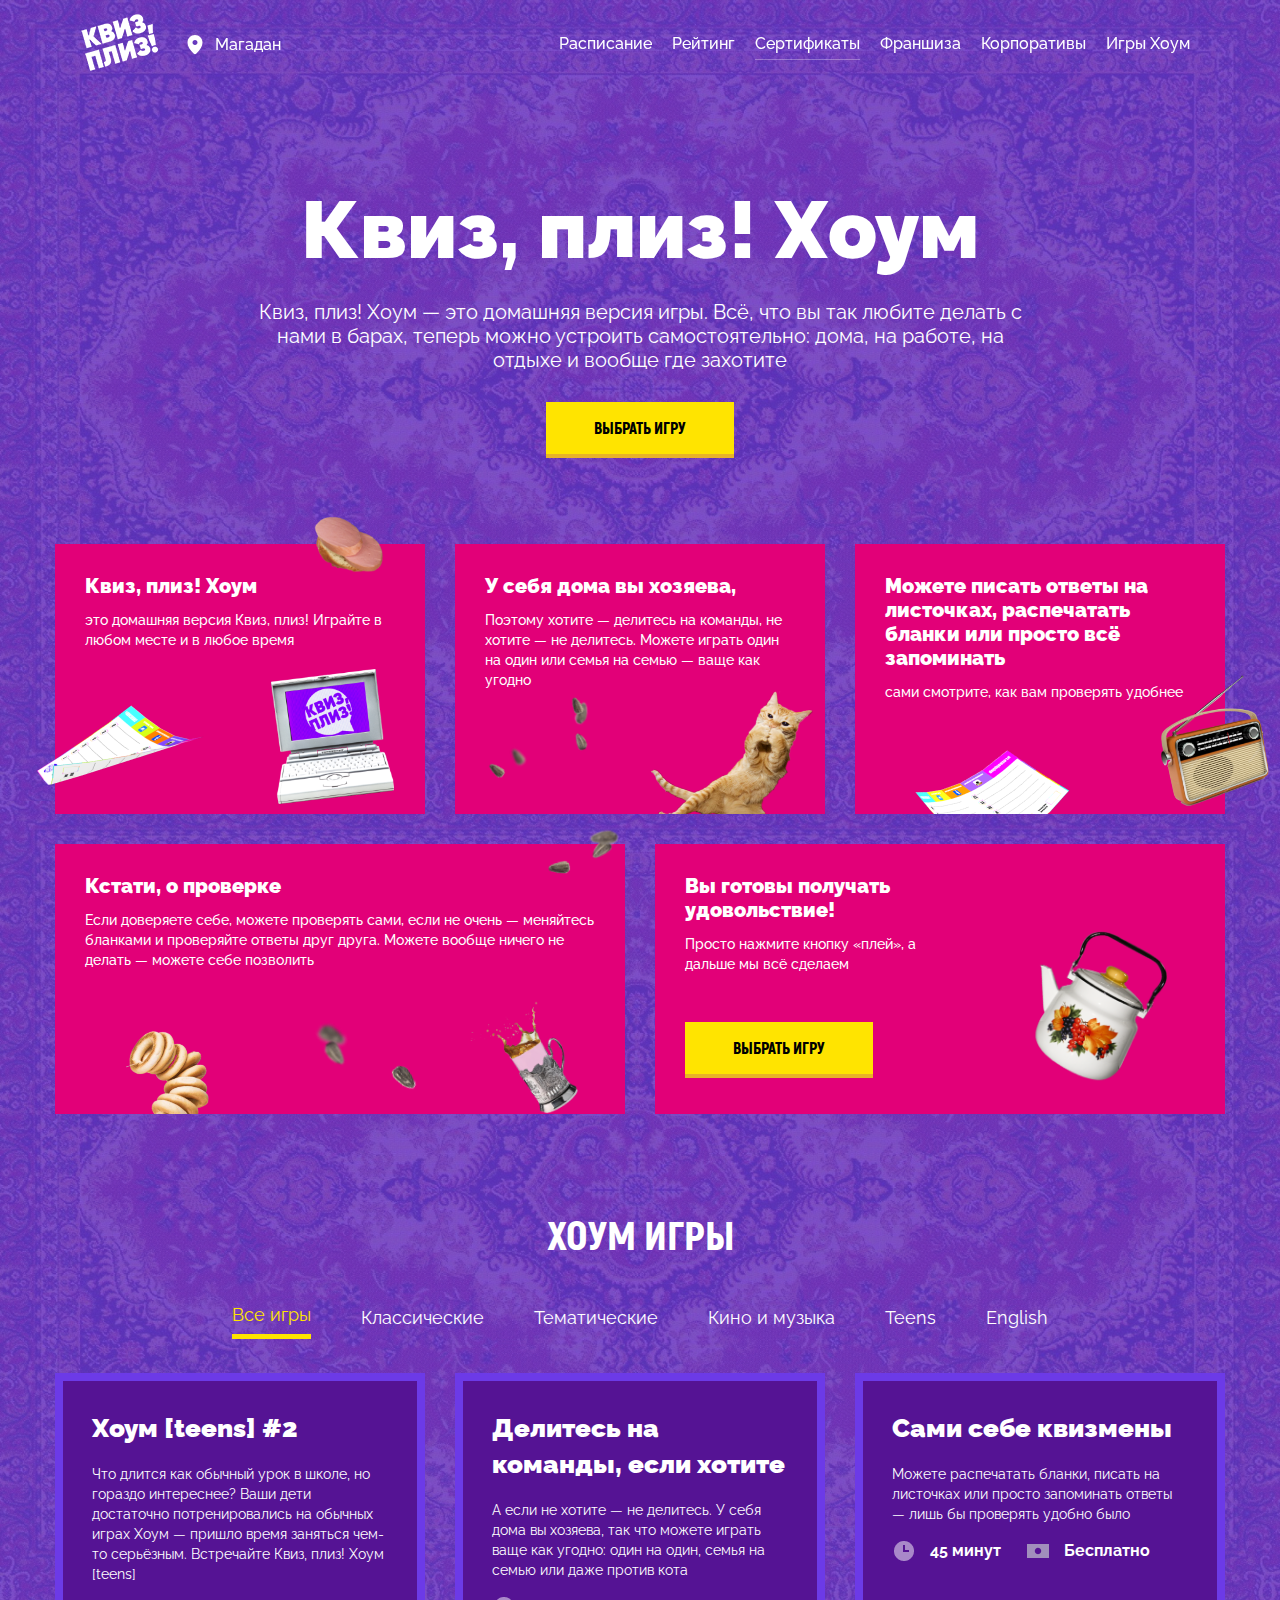
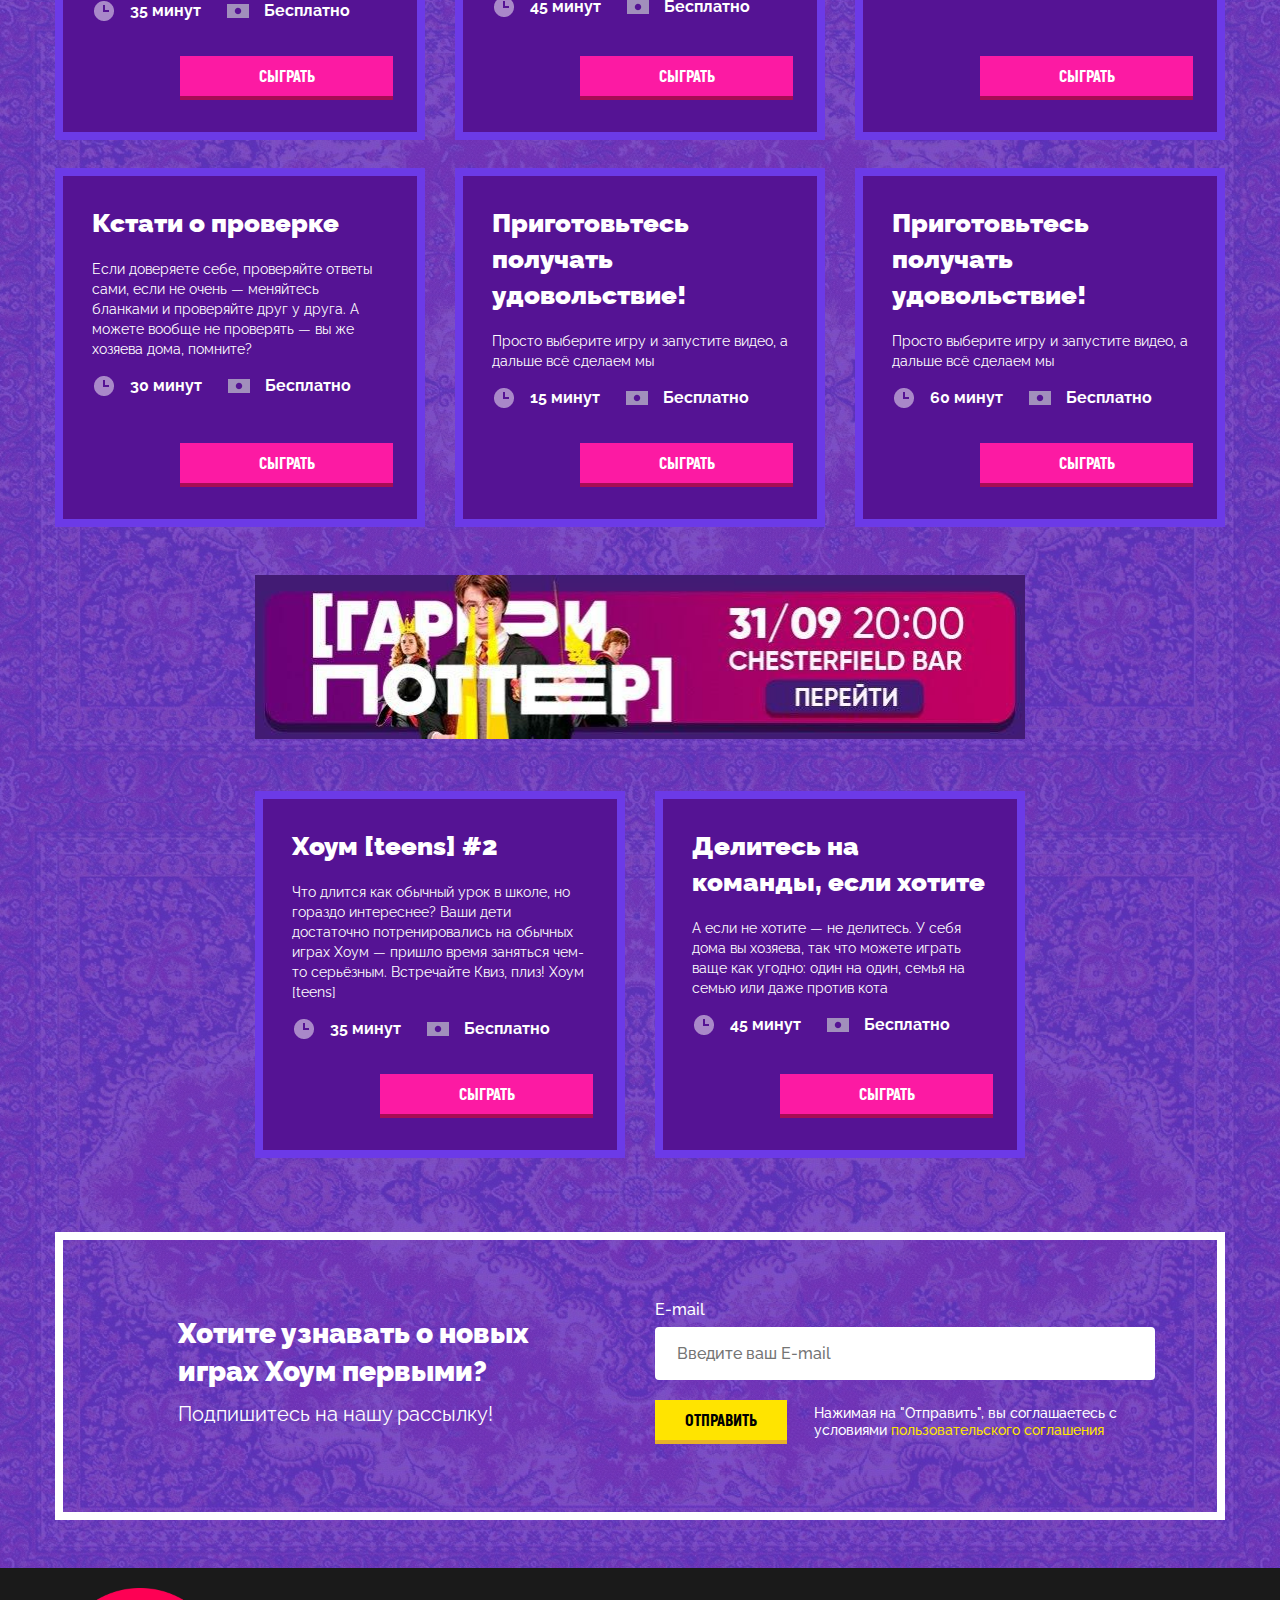
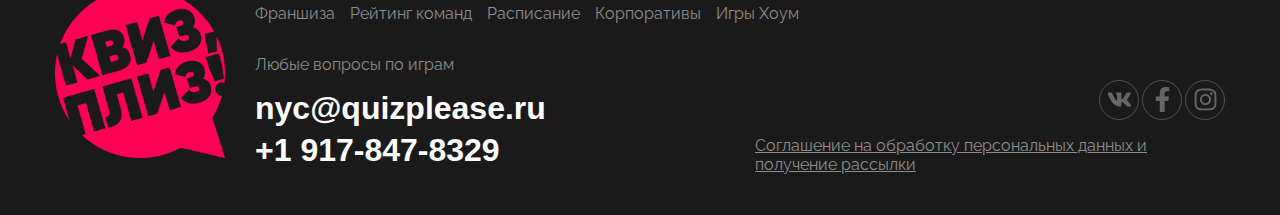
==== commit 4ac76d46: "Update" ====
--- a/home.html
+++ b/home.html
@@ -27,7 +27,7 @@
     <link rel="icon" type="image/png" sizes="32x32" href="https://quizplease.ru/favicon-32x32.png">
     <link rel="icon" type="image/png" sizes="96x96" href="https://quizplease.ru/favicon-96x96.png">
     <link rel="icon" type="image/png" sizes="16x16" href="https://quizplease.ru/favicon-16x16.png">
-    <link href="https://fonts.googleapis.com/css2?family=Raleway:wght@400;500;900&display=swap" rel="stylesheet">
+    <link href="https://fonts.googleapis.com/css2?family=Raleway:wght@400;500;600;700;900&display=swap" rel="stylesheet">
     <link rel="stylesheet" href="css/normalize.css">
     <link rel="stylesheet" href="css/bootstrap-grid.css">
     <link rel="stylesheet" href="libs/owl/assets/owl.carousel.min.css">
@@ -371,7 +371,7 @@
     <section class="section-info-grid">
         <div class="container">
             <div class="row owl-carousel d-sm-flex">
-                <div class="col-xl-4 col-lg-6 col-md-6 mt-4 mb-2">
+                <div class="col-xl-4 col-lg-6 col-md-6 ">
                     <div class="grid-item grid-item-type-one">
                         <div class="z-index-show">
                             <img src="./images/home-games/blank.png" alt="Квиз, плиз!" class="blank1">
@@ -386,7 +386,7 @@
                         </div>
                     </div>
                 </div>
-                <div class="col-xl-4 col-lg-6 col-md-6 mt-4 mb-2">
+                <div class="col-xl-4 col-lg-6 col-md-6 ">
                     <div class="grid-item grid-item-type-one">
                         <div class="z-index-show">
                             <img src="./images/home-games/kisspng-feral-cat-kitten-mouse-pet-5ae06af8379524%201.png"
@@ -402,7 +402,7 @@
                         </div>
                     </div>
                 </div>
-                <div class="col-xl-4 col-lg-6 col-md-6 mt-4 mb-2">
+                <div class="col-xl-4 col-lg-6 col-md-6 ">
                     <div class="grid-item grid-item-type-one">
                         <div class="z-index-show">
                             <img src="./images/home-games/radio.png" alt="Квиз, плиз!" class="radio">
@@ -417,7 +417,7 @@
                         </div>
                     </div>
                 </div>
-                <div class="col-xl-6 col-lg-6 col-md-6 mt-4 mb-2 ">
+                <div class="col-xl-6 col-lg-6 col-md-6  ">
                     <div class="grid-item  grid-item-4">
                         <div class="z-index-show">
                             <img src="./images/home-games/bagel.png" alt="Квиз, плиз!" class="bagel">
@@ -435,9 +435,9 @@
                         </div>
                     </div>
                 </div>
-                <div class="col-xl-6 col-lg-12 col-md-12 mt-4 mb-2">
+                <div class="col-xl-6 col-lg-12 col-md-12 ">
                     <div class="grid-item grid-item-5">
-                        <div class="z-index-show d-none d-sm-block">
+                        <div class="z-index-show ">
                             <img src="./images/home-games/teapot.png" alt="Квиз, плиз!" class="teapot">
                         </div>
                         <div class="grid-item-title">
@@ -588,13 +588,13 @@
                     </div>
                 </div>
             </div>
-            <div class="row my-5">
+            <div class="row mb-5 mt-4">
                 <div class="col-xl-2 col-md-2"></div>
                 <div class="col-xl-8 col-md-8">
                     <img src="./images/home-games/photo_2020-09-29_13-48-52%201.png" alt="Квиз, плиз!"
                          class="d-none d-sm-block">
                     <img src="./images/home-games/photo_2020-09-29_13-54-33%201.png" alt="Квиз, плиз!"
-                         class="d-block d-sm-none">
+                         class="d-block d-sm-none mobile-banner">
                 </div>
                 <div class="col-xl-2 col-md-2"></div>
             </div>
--- a/css/home-games.css
+++ b/css/home-games.css
@@ -27,7 +27,7 @@
 .home-games-page .main-section-description {
   font-family: Raleway;
   font-style: normal;
-  font-weight: 500;
+  font-weight: 400;
   font-size: 14px;
   line-height: 21px;
   max-width: 830px;
@@ -40,17 +40,30 @@
 .home-games-page .section-info-grid {
   overflow: hidden;
   padding-bottom: 50px;
-  margin-top: 80px;
+  margin-top: 60px;
 }
 .home-games-page .section-info-grid .row.owl-carousel {
-  margin-right: 0px;
-  margin-left: 0px;
+  width: calc(100% + 30px);
+}
+.home-games-page .section-info-grid .row.owl-carousel .owl-stage-outer .grid-item {
+  margin-left: -5px;
+  margin-right: -5px;
+}
+.home-games-page .section-info-grid .row.owl-carousel .owl-stage-outer .owl-item {
+  opacity: 0.8;
+}
+.home-games-page .section-info-grid .row.owl-carousel .owl-stage-outer .owl-item img {
+  width: auto;
+}
+.home-games-page .section-info-grid .row.owl-carousel .owl-stage-outer .owl-item.active {
+  opacity: 1;
 }
 .home-games-page .section-info-grid .grid-item {
   background: #E20078;
-  padding: 45px 18px;
-  height: 390px;
+  padding: 30px;
+  height: 320px;
   position: relative;
+  margin-top: 30px;
 }
 .home-games-page .section-info-grid .grid-item-title {
   font-family: Raleway;
@@ -72,9 +85,6 @@
   margin-top: 12px;
   color: #FFFFFF;
 }
-.home-games-page .section-info-grid .grid-item-4 .grid-item-description {
-  max-width: 375px;
-}
 .home-games-page .section-info-grid .grid-item-5 .grid-item-title {
   max-width: 350px;
 }
@@ -91,43 +101,33 @@
 }
 .home-games-page .section-info-grid .grid-item .z-index-show .blank1 {
   position: absolute;
-  width: 103.76px;
-  height: 66.91px;
-  left: 0px;
+  left: -15px;
   top: 200px;
 }
 .home-games-page .section-info-grid .grid-item .z-index-show .comp {
   position: absolute;
-  width: 123px;
-  height: 134px;
   right: 0px;
-  bottom: 30px;
+  bottom: 14px;
 }
 .home-games-page .section-info-grid .grid-item .z-index-show .sandwich {
   position: absolute;
-  width: 150px;
-  height: 150px;
-  right: -48px;
-  top: -58px;
+  right: -15px;
+  top: -60px;
 }
 .home-games-page .section-info-grid .grid-item .z-index-show .cat {
   position: absolute;
-  width: 226px;
-  height: 152px;
   right: -10px;
   bottom: 0;
 }
 .home-games-page .section-info-grid .grid-item .z-index-show .seeds3 {
   position: absolute;
   left: -18px;
-  bottom: 0;
+  bottom: -15px;
 }
 .home-games-page .section-info-grid .grid-item .z-index-show .radio {
   position: absolute;
-  width: 145px;
-  height: 150px;
-  right: -22px;
-  bottom: -12px;
+  right: -15px;
+  bottom: 0px;
 }
 .home-games-page .section-info-grid .grid-item .z-index-show .blank2 {
   position: absolute;
@@ -136,36 +136,30 @@
 }
 .home-games-page .section-info-grid .grid-item .z-index-show .bagel {
   position: absolute;
-  left: -10px;
+  left: 0px;
   bottom: 0px;
-  width: 150px;
-  height: 145px;
 }
 .home-games-page .section-info-grid .grid-item .z-index-show .cup {
-  position: absolute;
-  right: 5px;
-  bottom: 6px;
-  width: 200px;
-  height: 140px;
-}
-.home-games-page .section-info-grid .grid-item .z-index-show .seeds1 {
-  width: 50px;
-  height: 50px;
   position: absolute;
   right: 0px;
   bottom: 0px;
 }
-.home-games-page .section-info-grid .grid-item .z-index-show .seeds4 {
-  width: 50px;
-  height: 50px;
+.home-games-page .section-info-grid .grid-item .z-index-show .seeds1 {
   position: absolute;
   right: 0px;
   bottom: 0px;
+  display: none;
+}
+.home-games-page .section-info-grid .grid-item .z-index-show .seeds4 {
+  display: none;
+  position: absolute;
+  right: 0px;
+  bottom: 0px;
 }
 .home-games-page .section-info-grid .grid-item .z-index-show .teapot {
   position: absolute;
-  right: -150px;
-  top: -120px;
+  right: -50px;
+  bottom: 0px;
 }
 .home-games-page .section-info-grid .grid-item .z-index-hidden {
   overflow: hidden;
@@ -193,7 +187,7 @@
 .home-games-page .section-games .games-tabs-item {
   font-family: Raleway;
   font-style: normal;
-  font-weight: 500;
+  font-weight: 400;
   font-size: 20px;
   line-height: 20px;
   margin: 20px;
@@ -256,16 +250,28 @@
   display: flex;
   align-items: center;
   margin-right: 25px;
+  font-weight: 700;
+  font-size: 16px;
+  line-height: 24px;
+  font-family: Raleway;
 }
 .home-games-page .section-games .games-container .game-meta .game-time img {
   margin-right: 14px;
 }
 .home-games-page .section-games .games-container .game-meta .game-cost {
+  font-weight: 700;
+  font-size: 16px;
+  line-height: 24px;
   display: flex;
   align-items: center;
+  font-family: Raleway;
 }
 .home-games-page .section-games .games-container .game-meta .game-cost img {
   margin-right: 14px;
+}
+.home-games-page .section-games .games-container .mobile-banner {
+  margin-left: auto;
+  margin-right: auto;
 }
 .home-games-page .section-games .games-select {
   background: rgba(255, 228, 0, 0.1);
@@ -490,10 +496,92 @@
   box-shadow: 0px 0px 0px #E8B229;
 }
 
+@media (max-width: 767px) {
+  .home-games-page .section-info-grid .grid-item .z-index-show .blank1 {
+    position: absolute;
+    left: -15px;
+    top: 200px;
+    width: 50% !important;
+  }
+  .home-games-page .section-info-grid .grid-item .z-index-show .comp {
+    position: absolute;
+    right: 0px;
+    bottom: 14px;
+    width: 50% !important;
+  }
+  .home-games-page .section-info-grid .grid-item .z-index-show .sandwich {
+    position: absolute;
+    right: -15px;
+    top: -60px;
+    width: 50% !important;
+  }
+  .home-games-page .section-info-grid .grid-item .z-index-show .cat {
+    position: absolute;
+    width: 60% !important;
+    right: -10px;
+    bottom: 0;
+  }
+  .home-games-page .section-info-grid .grid-item .z-index-show .seeds3 {
+    position: absolute;
+    left: -18px;
+    bottom: -15px;
+    width: 40% !important;
+  }
+  .home-games-page .section-info-grid .grid-item .z-index-show .radio {
+    position: absolute;
+    width: 50% !important;
+    right: -15px;
+    bottom: 0px;
+  }
+  .home-games-page .section-info-grid .grid-item .z-index-show .blank2 {
+    position: absolute;
+    left: 0;
+    bottom: 0px;
+    width: 50% !important;
+  }
+  .home-games-page .section-info-grid .grid-item .z-index-show .bagel {
+    position: absolute;
+    left: 0px;
+    bottom: 0px;
+    width: 40% !important;
+  }
+  .home-games-page .section-info-grid .grid-item .z-index-show .cup {
+    position: absolute;
+    right: 0px;
+    bottom: 0px;
+    width: 60% !important;
+  }
+  .home-games-page .section-info-grid .grid-item .z-index-show .seeds1 {
+    position: absolute;
+    right: 0px;
+    bottom: 0px;
+    display: none;
+  }
+  .home-games-page .section-info-grid .grid-item .z-index-show .seeds4 {
+    display: none;
+    position: absolute;
+    right: 0px;
+    bottom: 0px;
+  }
+  .home-games-page .section-info-grid .grid-item .z-index-show .teapot {
+    position: absolute;
+    right: -50px;
+    bottom: 0px;
+  }
+}
 @media (min-width: 768px) {
   .home-games-page .main-section-title {
     font-size: 54px;
     margin-top: 180px;
+  }
+  .home-games-page .section-info-grid .grid-item .z-index-show .teapot {
+    position: absolute;
+    right: -80px;
+    bottom: -100px;
+  }
+  .home-games-page .section-info-grid .grid-item.grid-item-5 {
+    height: 236px;
+    padding: 30px;
   }
   .home-games-page .main-section-description {
     font-size: 16px;
@@ -545,21 +633,21 @@
 }
 @media (min-width: 992px) {
   .home-games-page .main-section-title {
-    font-size: 90px;
+    font-size: 80px;
     line-height: 100px;
   }
   .home-games-page .main-section-description {
-    font-size: 24px;
-    line-height: 28px;
+    font-size: 20px;
+    line-height: 24px;
   }
   .home-games-page .section-info-grid .grid-item .grid-item-title {
     font-weight: 900;
-    font-size: 24px;
-    line-height: 28px;
+    font-size: 20px;
+    line-height: 24px;
   }
   .home-games-page .section-info-grid .grid-item .grid-item-description {
-    font-size: 16px;
-    line-height: 19px;
+    font-size: 14px;
+    line-height: 20px;
   }
   .home-games-page .section-info-grid .grid-item .z-index-show .comp {
     position: absolute;
@@ -576,6 +664,9 @@
     width: auto;
     height: auto;
   }
+  .home-games-page .section-info-grid .grid-item.grid-item-5 .yellow-button {
+    margin-top: 20px !important;
+  }
   .home-games-page .section-games .title {
     font-size: 40px;
     line-height: 40px;
@@ -588,12 +679,12 @@
     left: calc(50% - 60px);
   }
   .home-games-page .section-games .games-container .game-title {
-    font-size: 32px;
-    line-height: 38px;
+    font-size: 26px;
+    line-height: 36px;
   }
   .home-games-page .section-games .games-container .game-description-home {
-    font-size: 16px;
-    line-height: 24px;
+    font-size: 14px;
+    line-height: 20px;
   }
   .home-games-page .section-home-games-form-container .row {
     max-width: none;
@@ -605,48 +696,57 @@
 }
 @media (min-width: 1200px) {
   .home-games-page .main-section-title {
-    margin-top: 230px;
-    margin-bottom: 40px;
+    margin-top: 17 Q0px;
+    margin-bottom: 20px;
+  }
+  .home-games-page .section-info-grid .grid-item {
+    height: 270px;
   }
   .home-games-page .section-info-grid .grid-item .z-index-show .blank1 {
     position: absolute;
     width: auto;
     height: auto;
-    left: -40px;
-    top: 200px;
+    left: -20px;
+    top: 150px;
   }
   .home-games-page .section-info-grid .grid-item .z-index-show .comp {
     position: absolute;
-    width: auto;
-    height: auto;
-    right: 30px;
-    bottom: 30px;
+    width: 50%;
+    height: 50%;
+    right: 0px;
+    bottom: 10px;
+    object-fit: contain;
   }
   .home-games-page .section-info-grid .grid-item .z-index-show .sandwich {
     position: absolute;
-    width: auto;
-    height: auto;
+    width: 50%;
+    height: 50%;
     left: 200px;
-    top: -70px;
+    top: -65px;
+    object-fit: contain;
   }
   .home-games-page .section-info-grid .grid-item .z-index-show .cat {
     position: absolute;
-    width: auto;
-    height: auto;
-    right: -40px;
+    width: 50%;
+    height: 50%;
+    right: 0px;
     bottom: 0;
   }
   .home-games-page .section-info-grid .grid-item .z-index-show .seeds3 {
     position: absolute;
-    left: -18px;
-    bottom: 16px;
+    left: 0px;
+    bottom: 0px;
+    width: 50%;
+    height: 50%;
+    object-fit: contain;
   }
   .home-games-page .section-info-grid .grid-item .z-index-show .radio {
     position: absolute;
-    width: auto;
-    height: auto;
+    width: 50%;
+    height: 50%;
     right: -79px;
     bottom: 5px;
+    object-fit: contain;
   }
   .home-games-page .section-info-grid .grid-item .z-index-show .blank2 {
     position: absolute;
@@ -657,54 +757,76 @@
   }
   .home-games-page .section-info-grid .grid-item .z-index-show .bagel {
     position: absolute;
-    width: auto;
-    height: auto;
+    width: 50%;
+    height: 40%;
     left: -15px;
     bottom: 0px;
+    object-fit: contain;
   }
   .home-games-page .section-info-grid .grid-item .z-index-show .cup {
     position: absolute;
     right: -50px;
-    bottom: -30px;
-    width: auto;
-    height: auto;
+    bottom: 0px;
+    width: 50%;
+    height: 50%;
+    object-fit: contain;
   }
   .home-games-page .section-info-grid .grid-item .z-index-show .seeds1 {
     position: absolute;
     right: 200px;
     width: auto;
     height: auto;
+    display: block;
   }
   .home-games-page .section-info-grid .grid-item .z-index-show .seeds4 {
     position: absolute;
-    right: -25px;
+    right: 0px;
+    top: -37px;
+    width: 80px;
+    height: auto;
+    display: block;
+    object-fit: contain;
+  }
+  .home-games-page .section-info-grid .grid-item .z-index-show .teapot {
+    position: absolute;
+    right: 0;
     top: 0px;
-    width: auto;
-    height: auto;
-  }
-  .home-games-page .section-info-grid .grid-item .z-index-show .teapot {
-    position: absolute;
-    right: -150px;
-    top: -100px;
-    width: auto;
-    height: auto;
-  }
-  .home-games-page .section-info-grid .grid-item-4, .home-games-page .section-info-grid .grid-item-5 {
-    padding: 63px 54px;
+    width: 50%;
+    height: 100%;
+    object-fit: contain;
+  }
+  .home-games-page .section-info-grid .grid-item-4 {
+    padding: 30px;
+  }
+  .home-games-page .section-info-grid .grid-item.grid-item-5 {
+    height: 270px;
+    padding: 30px;
+  }
+  .home-games-page .section-info-grid .grid-item.grid-item-5 .yellow-button {
+    margin-top: 3rem !important;
   }
   .home-games-page .section-games .title {
-    margin-top: 100px;
+    margin-top: 50px;
   }
   .home-games-page .section-games .games-tabs-item {
-    margin: 20px 20px 30px 20px;
-    font-size: 20px;
+    margin: 20px 25px 30px 25px;
+    font-size: 18px;
   }
   .home-games-page .section-home-games-form-container {
     padding: 60px 100px;
     margin-top: 50px;
   }
+  .home-games-page .section-home-games-form-container .form-title {
+    margin-top: 15px;
+    font-size: 28px;
+    line-height: 38px;
+    padding-right: 10px;
+  }
   .home-games-page .section-home-games-form-container .form-caption {
     margin-top: 5px;
+    font-size: 20px;
+    line-height: 36px;
+    font-weight: 400;
   }
   .home-games-page .section-home-games-form-container .row-terms {
     flex-direction: row;
@@ -715,6 +837,14 @@
   .home-games-page .section-home-games-form-container .terms {
     margin-left: 27px;
     align-items: center;
+    width: 350px;
+    flex: none;
+    margin-top: 5px;
+    font-size: 14px;
+    line-height: 17px;
+  }
+  .home-games-page .section-home-games-form-container #email-subscriber {
+    width: 500px;
   }
 
   #home-games-footer .footer-socials {
